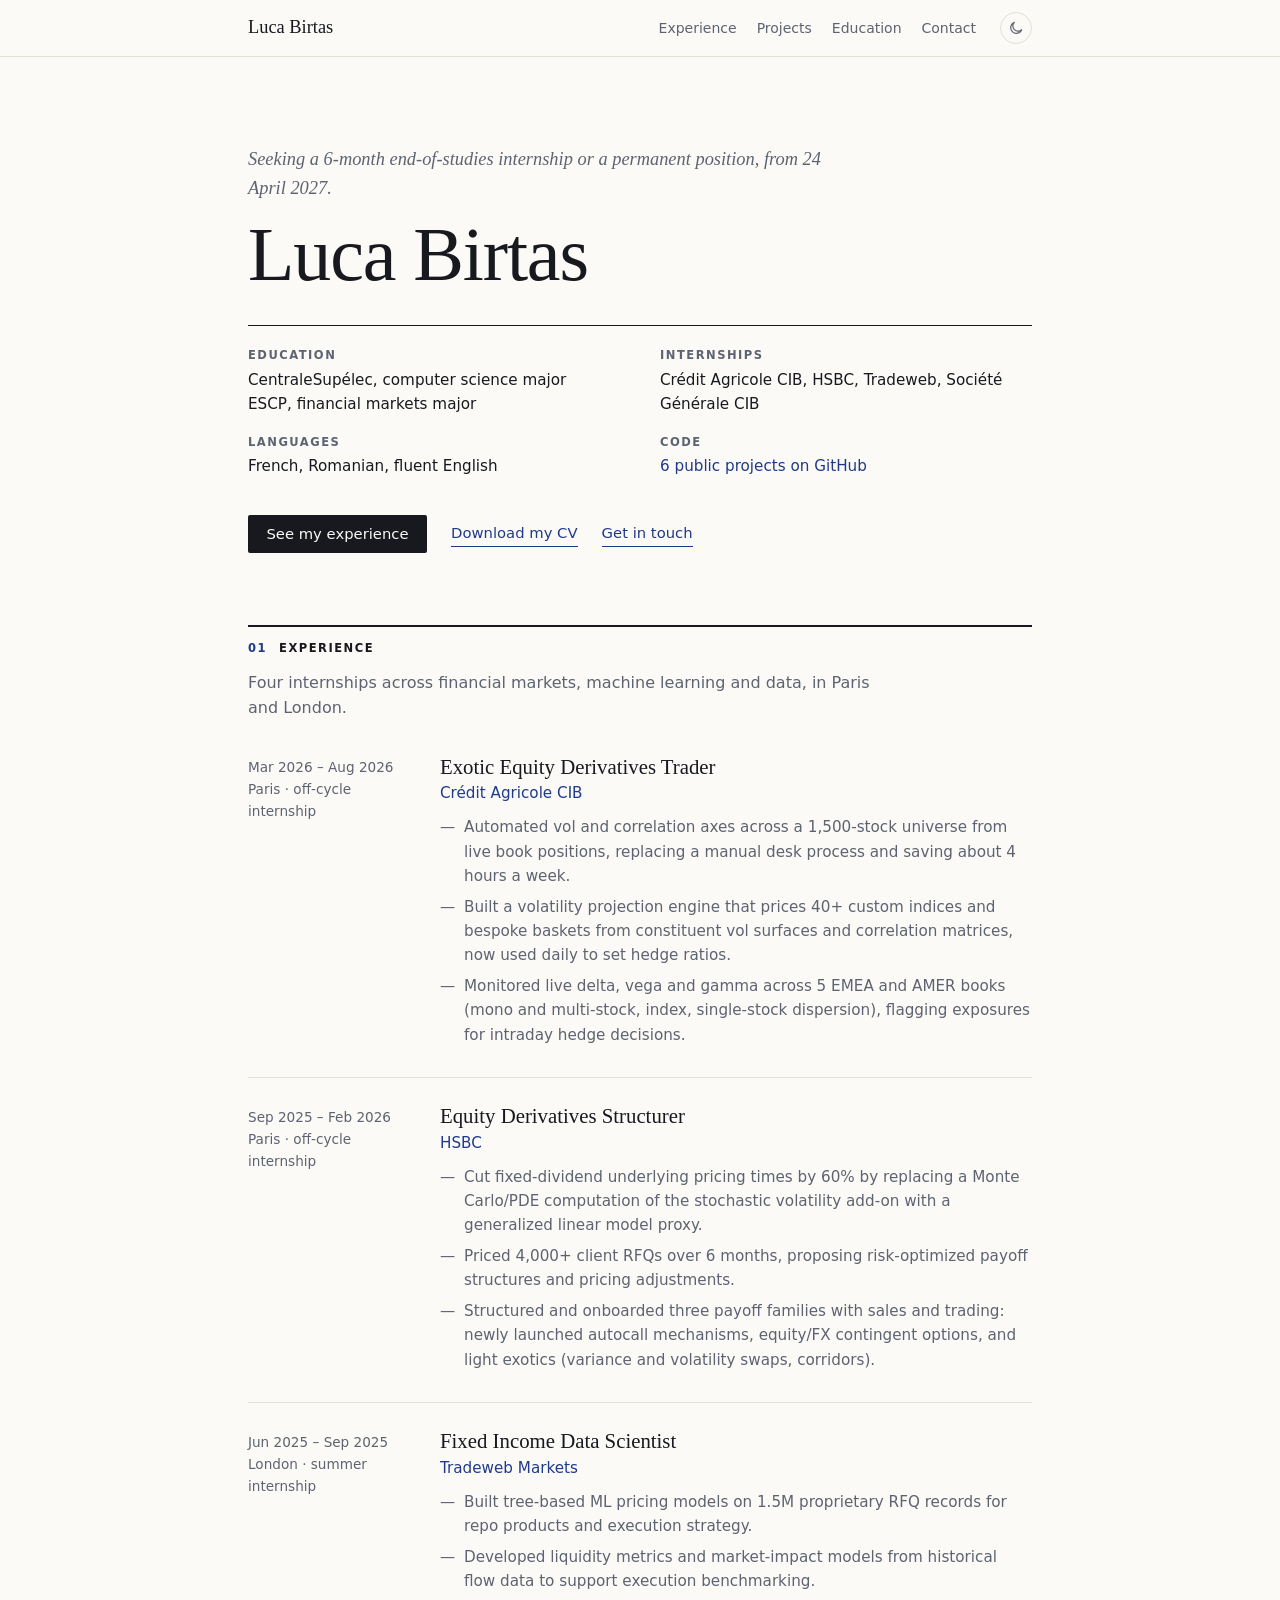
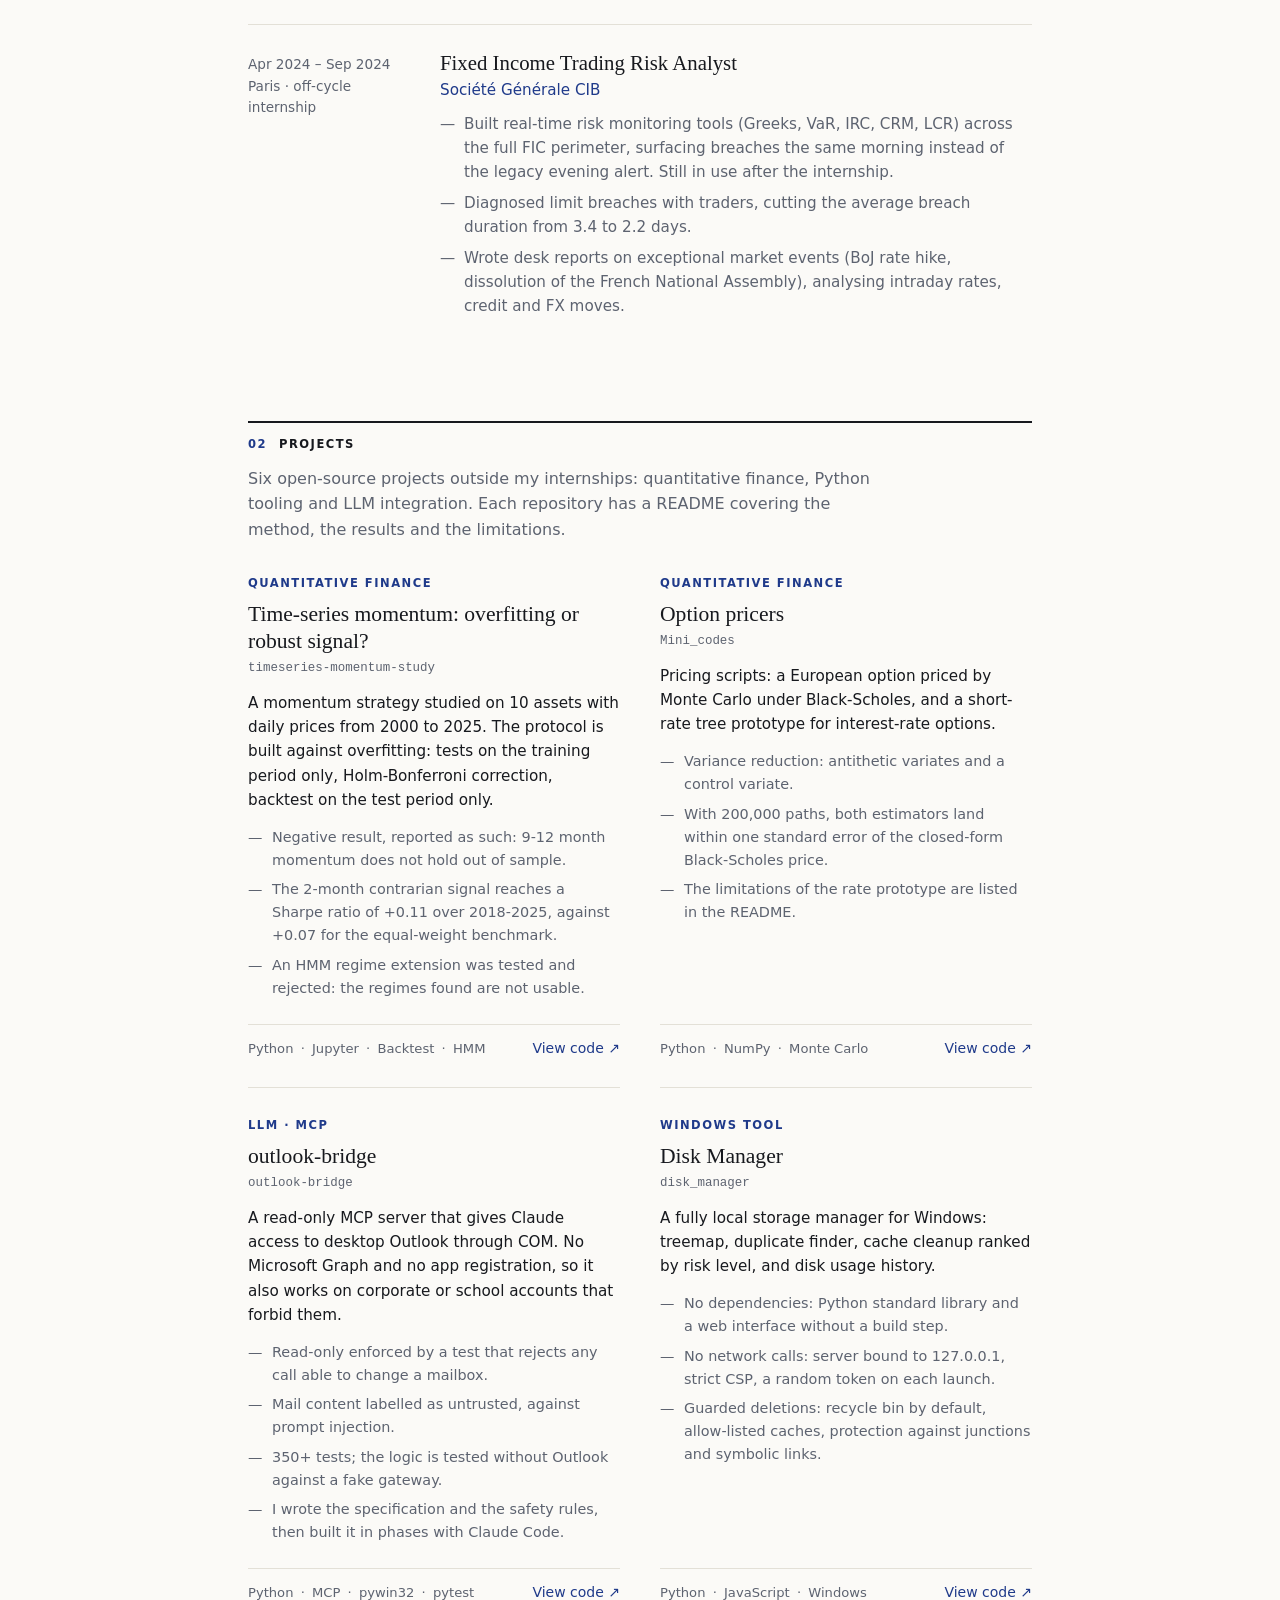
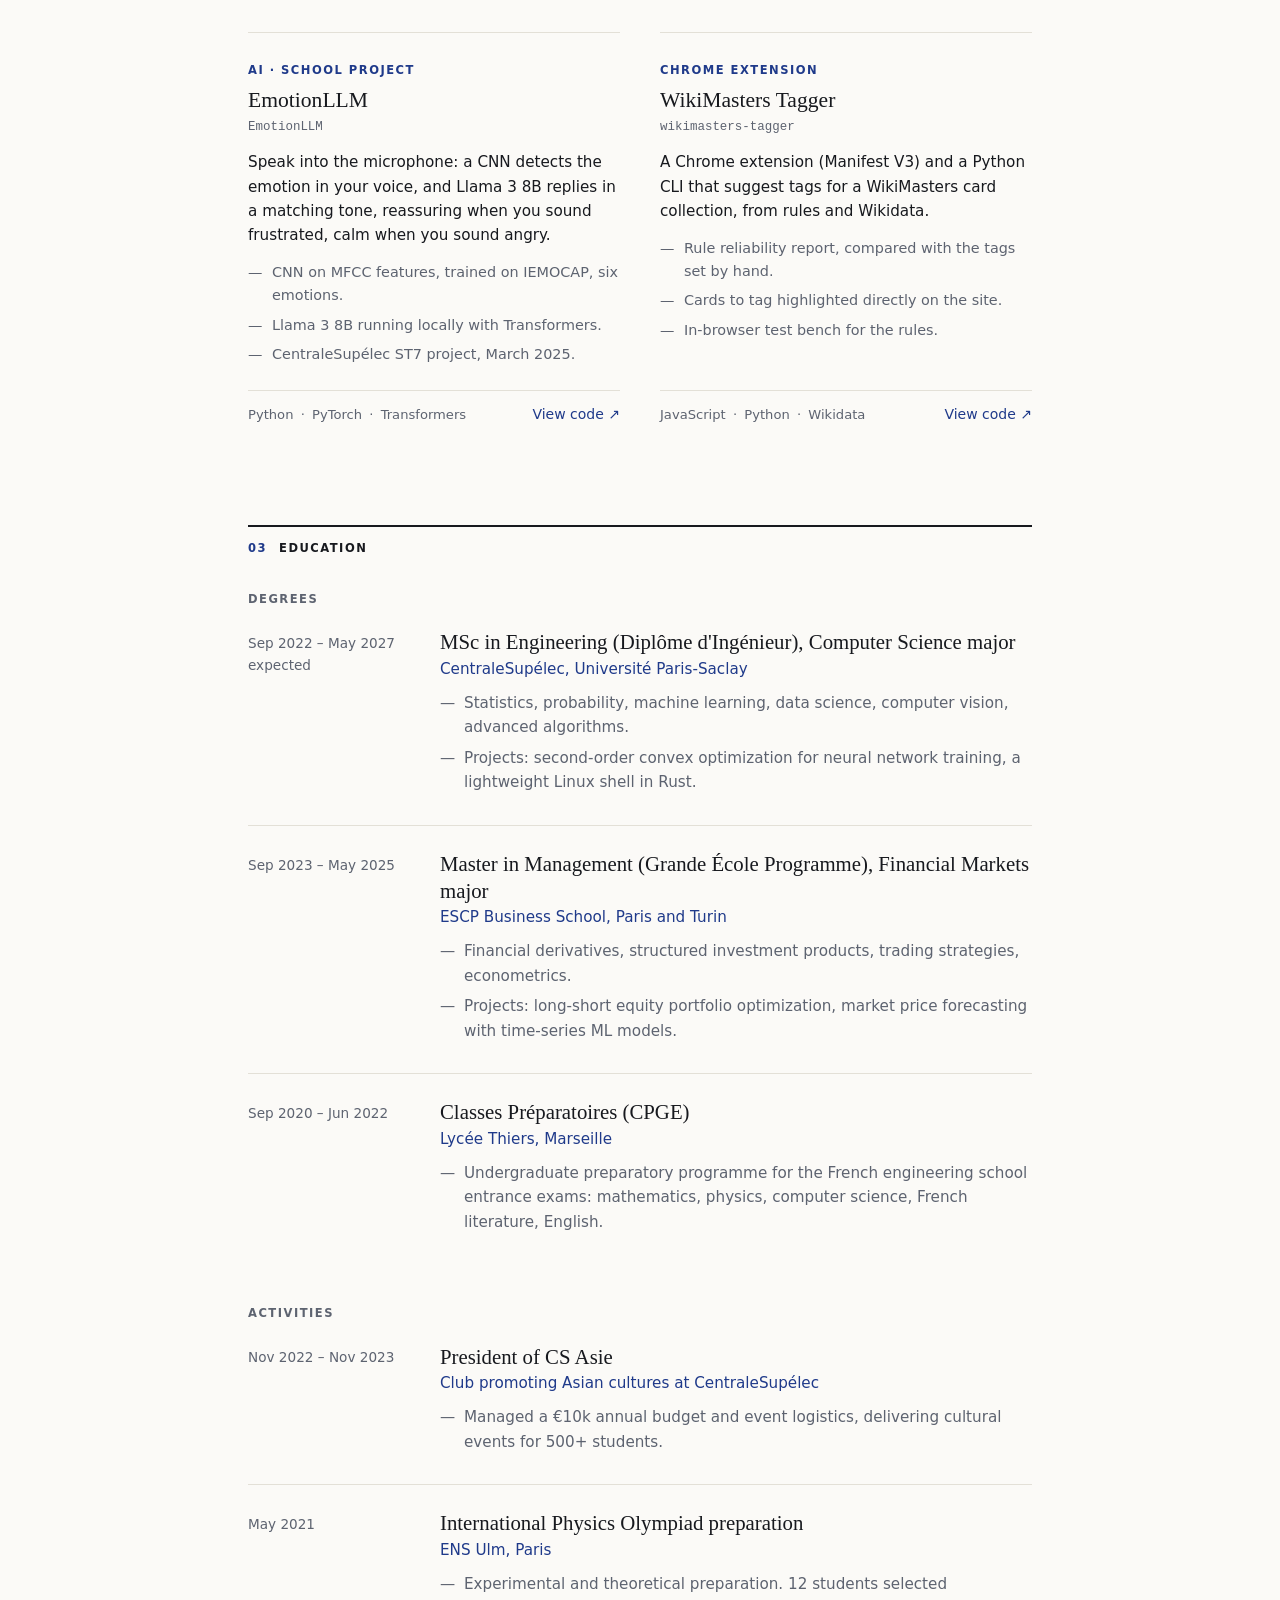
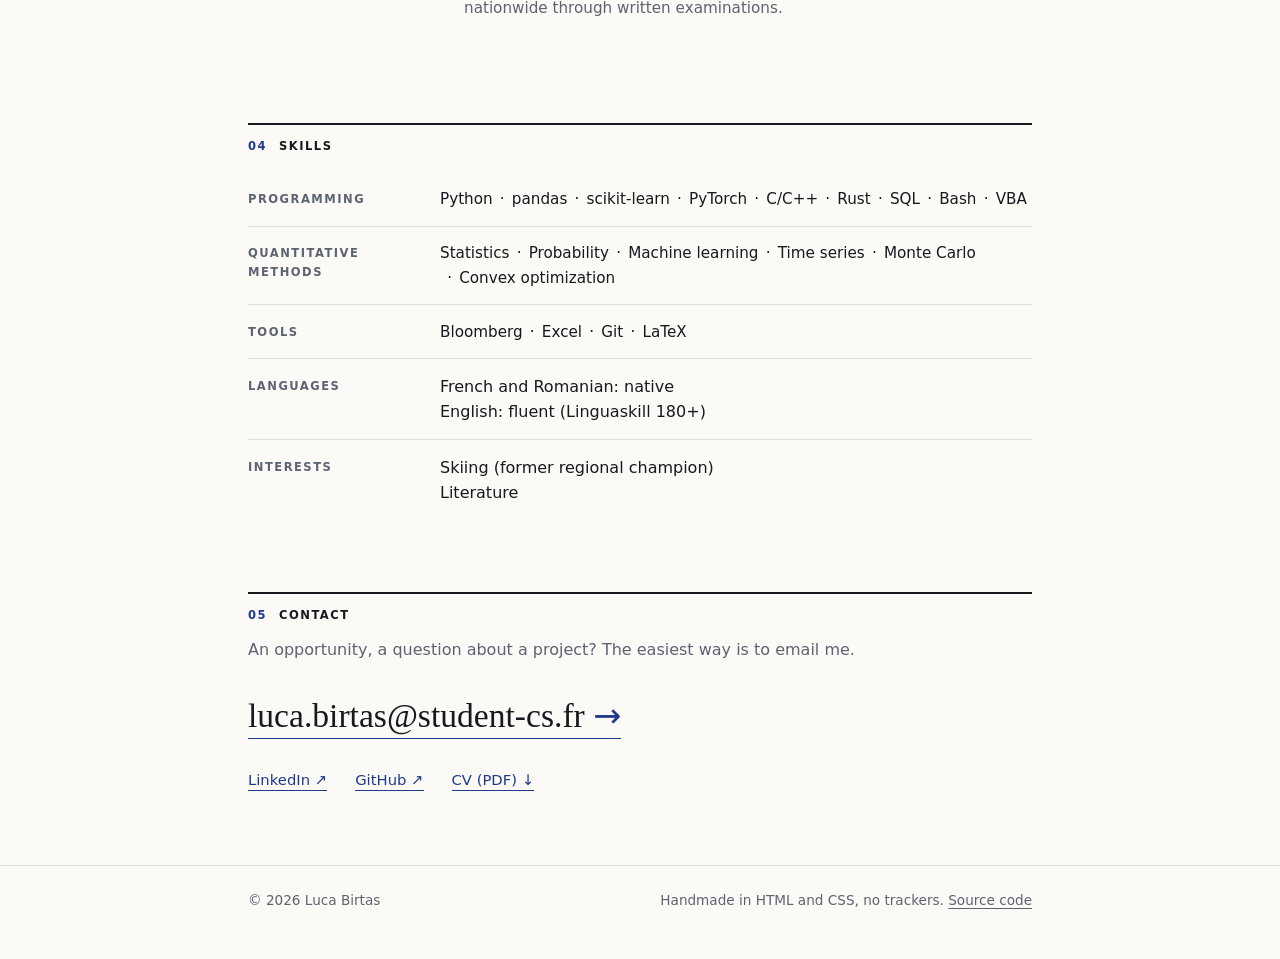
==== index.html @ 07d567b1 "Personal site: experience, projects, education, contact Single page in plain HTML and CSS for GitHub" ====
<!doctype html>
<html lang="en">
<head>
  <meta charset="utf-8">
  <meta name="viewport" content="width=device-width, initial-scale=1">
  <title>Luca Birtas · CentraleSupélec and ESCP, financial markets</title>
  <meta name="description" content="Luca Birtas, engineering student at CentraleSupélec with an ESCP master's in financial markets. Internships in equity derivatives and fixed income. Seeking an end-of-studies internship or a permanent position from April 2027.">
  <link rel="canonical" href="https://luca-cs.github.io/">
  <meta name="color-scheme" content="dark light">
  <meta name="theme-color" content="#12151b" media="(prefers-color-scheme: dark)">
  <meta name="theme-color" content="#fbfaf7" media="(prefers-color-scheme: light)">
  <script>
    // Theme chosen with the button on a previous visit, applied before the page is drawn.
    try { var t = localStorage.getItem("theme"); if (t === "light" || t === "dark") document.documentElement.dataset.theme = t; } catch (e) {}
  </script>

  <link rel="icon" href="/assets/img/favicon-32.png" sizes="32x32" type="image/png">
  <link rel="icon" href="/favicon.svg" type="image/svg+xml">
  <link rel="apple-touch-icon" href="/assets/img/apple-touch-icon.png">

  <!-- Link preview (LinkedIn, messaging apps) -->
  <meta property="og:type" content="profile">
  <meta property="og:locale" content="en_GB">
  <meta property="og:url" content="https://luca-cs.github.io/">
  <meta property="og:title" content="Luca Birtas · CentraleSupélec and ESCP, financial markets">
  <meta property="og:description" content="Internships in equity derivatives and fixed income (Crédit Agricole CIB, HSBC, Tradeweb, Société Générale CIB). Seeking an end-of-studies internship or a permanent position from April 2027.">
  <meta property="og:image" content="https://luca-cs.github.io/assets/img/og.png">
  <meta property="og:image:width" content="1200">
  <meta property="og:image:height" content="630">
  <meta property="og:image:alt" content="Luca Birtas, CentraleSupélec and ESCP, financial markets">
  <meta name="twitter:card" content="summary_large_image">

  <link rel="stylesheet" href="/assets/css/style.css">

  <script type="application/ld+json">
  {
    "@context": "https://schema.org",
    "@type": "Person",
    "name": "Luca Birtas",
    "url": "https://luca-cs.github.io/",
    "affiliation": [
      { "@type": "CollegeOrUniversity", "name": "CentraleSupélec" },
      { "@type": "CollegeOrUniversity", "name": "ESCP Business School" }
    ],
    "knowsLanguage": ["fr", "ro", "en"],
    "sameAs": ["https://github.com/Luca-CS", "https://www.linkedin.com/in/luca-birtas/"]
  }
  </script>
</head>
<body>
  <a class="skip-link" href="#content">Skip to content</a>

  <header class="site-header">
    <div class="container">
      <a class="brand" href="#top" aria-label="Luca Birtas, back to top">Luca Birtas</a>
      <nav class="site-nav" aria-label="Main navigation">
        <ul>
          <li><a href="#experience">Experience</a></li>
          <li><a href="#projects">Projects</a></li>
          <li><a href="#education">Education</a></li>
          <li><a href="#contact">Contact</a></li>
        </ul>
      </nav>
      <!-- Hidden without JavaScript: the theme then simply follows the system. -->
      <button class="theme-toggle" type="button" aria-label="Switch theme" hidden>
        <svg class="icon-moon" viewBox="0 0 24 24" fill="none" stroke="currentColor" stroke-width="1.8" stroke-linecap="round" stroke-linejoin="round" aria-hidden="true"><path d="M20.5 14.5A8.5 8.5 0 1 1 9.5 3.5a7 7 0 0 0 11 11z"/></svg>
        <svg class="icon-sun" viewBox="0 0 24 24" fill="none" stroke="currentColor" stroke-width="1.8" stroke-linecap="round" aria-hidden="true"><circle cx="12" cy="12" r="4"/><path d="M12 2v2M12 20v2M4.9 4.9l1.4 1.4M17.7 17.7l1.4 1.4M2 12h2M20 12h2M4.9 19.1l1.4-1.4M17.7 6.3l1.4-1.4"/></svg>
      </button>
    </div>
  </header>

  <main id="content">
    <section class="hero" id="top" aria-labelledby="title">
      <div class="container">
        <p class="status">Seeking a 6-month end-of-studies internship or a permanent position, from 24 April 2027.</p>
        <h1 id="title">Luca Birtas</h1>

        <dl class="facts" aria-label="At a glance">
          <div>
            <dt>Education</dt>
            <dd>CentraleSupélec, computer science major<br>ESCP, financial markets major</dd>
          </div>
          <div>
            <dt>Internships</dt>
            <dd>Crédit Agricole CIB, HSBC, Tradeweb, Société Générale CIB</dd>
          </div>
          <div>
            <dt>Languages</dt>
            <dd>French, Romanian, fluent English</dd>
          </div>
          <div>
            <dt>Code</dt>
            <dd><a href="https://github.com/Luca-CS">6 public projects on GitHub</a></dd>
          </div>
        </dl>

        <div class="actions">
          <a class="btn" href="#experience">See my experience</a>
          <a class="textlink" href="/cv.pdf" download="Luca_Birtas_CV.pdf">Download my CV</a>
          <a class="textlink" href="#contact">Get in touch</a>
        </div>
      </div>
    </section>

    <section class="section" id="experience" aria-labelledby="title-experience">
      <div class="container">
        <div class="section-head">
          <h2 id="title-experience"><span class="num" aria-hidden="true">01</span>Experience</h2>
          <p>Four internships across financial markets, machine learning and data, in Paris and London.</p>
        </div>

        <ol class="entries">
          <li>
            <div class="meta">
              <p class="when"><time datetime="2026-03">Mar 2026</time> – <time datetime="2026-08">Aug 2026</time></p>
              <p class="place">Paris · off-cycle internship</p>
            </div>
            <div>
              <h3>Exotic Equity Derivatives Trader</h3>
              <p class="where">Crédit Agricole CIB</p>
              <ul>
                <li>Automated vol and correlation axes across a 1,500-stock universe from live book positions, replacing a manual desk process and saving about 4 hours a week.</li>
                <li>Built a volatility projection engine that prices 40+ custom indices and bespoke baskets from constituent vol surfaces and correlation matrices, now used daily to set hedge ratios.</li>
                <li>Monitored live delta, vega and gamma across 5 EMEA and AMER books (mono and multi-stock, index, single-stock dispersion), flagging exposures for intraday hedge decisions.</li>
              </ul>
            </div>
          </li>
          <li>
            <div class="meta">
              <p class="when"><time datetime="2025-09">Sep 2025</time> – <time datetime="2026-02">Feb 2026</time></p>
              <p class="place">Paris · off-cycle internship</p>
            </div>
            <div>
              <h3>Equity Derivatives Structurer</h3>
              <p class="where">HSBC</p>
              <ul>
                <li>Cut fixed-dividend underlying pricing times by 60% by replacing a Monte Carlo/PDE computation of the stochastic volatility add-on with a generalized linear model proxy.</li>
                <li>Priced 4,000+ client RFQs over 6 months, proposing risk-optimized payoff structures and pricing adjustments.</li>
                <li>Structured and onboarded three payoff families with sales and trading: newly launched autocall mechanisms, equity/FX contingent options, and light exotics (variance and volatility swaps, corridors).</li>
              </ul>
            </div>
          </li>
          <li>
            <div class="meta">
              <p class="when"><time datetime="2025-06">Jun 2025</time> – <time datetime="2025-09">Sep 2025</time></p>
              <p class="place">London · summer internship</p>
            </div>
            <div>
              <h3>Fixed Income Data Scientist</h3>
              <p class="where">Tradeweb Markets</p>
              <ul>
                <li>Built tree-based ML pricing models on 1.5M proprietary RFQ records for repo products and execution strategy.</li>
                <li>Developed liquidity metrics and market-impact models from historical flow data to support execution benchmarking.</li>
              </ul>
            </div>
          </li>
          <li>
            <div class="meta">
              <p class="when"><time datetime="2024-04">Apr 2024</time> – <time datetime="2024-09">Sep 2024</time></p>
              <p class="place">Paris · off-cycle internship</p>
            </div>
            <div>
              <h3>Fixed Income Trading Risk Analyst</h3>
              <p class="where">Société Générale CIB</p>
              <ul>
                <li>Built real-time risk monitoring tools (Greeks, VaR, IRC, CRM, LCR) across the full FIC perimeter, surfacing breaches the same morning instead of the legacy evening alert. Still in use after the internship.</li>
                <li>Diagnosed limit breaches with traders, cutting the average breach duration from 3.4 to 2.2 days.</li>
                <li>Wrote desk reports on exceptional market events (BoJ rate hike, dissolution of the French National Assembly), analysing intraday rates, credit and FX moves.</li>
              </ul>
            </div>
          </li>
        </ol>
      </div>
    </section>

    <section class="section" id="projects" aria-labelledby="title-projects">
      <div class="container">
        <div class="section-head">
          <h2 id="title-projects"><span class="num" aria-hidden="true">02</span>Projects</h2>
          <p>Six open-source projects outside my internships: quantitative finance, Python tooling and LLM integration. Each repository has a README covering the method, the results and the limitations.</p>
        </div>

        <div class="projects">
          <article class="card">
            <p class="card-kind">Quantitative finance</p>
            <h3>Time-series momentum: overfitting or robust signal?</h3>
            <p class="repo">timeseries-momentum-study</p>
            <p>A momentum strategy studied on 10 assets with daily prices from 2000 to 2025. The protocol is built against overfitting: tests on the training period only, Holm-Bonferroni correction, backtest on the test period only.</p>
            <ul class="points">
              <li>Negative result, reported as such: 9-12 month momentum does not hold out of sample.</li>
              <li>The 2-month contrarian signal reaches a Sharpe ratio of +0.11 over 2018-2025, against +0.07 for the equal-weight benchmark.</li>
              <li>An HMM regime extension was tested and rejected: the regimes found are not usable.</li>
            </ul>
            <div class="card-foot">
              <ul class="tags" aria-label="Technologies">
                <li>Python</li><li>Jupyter</li><li>Backtest</li><li>HMM</li>
              </ul>
              <a class="card-link" href="https://github.com/Luca-CS/timeseries-momentum-study">View code<span class="visually-hidden"> for timeseries-momentum-study</span> ↗</a>
            </div>
          </article>

          <article class="card">
            <p class="card-kind">Quantitative finance</p>
            <h3>Option pricers</h3>
            <p class="repo">Mini_codes</p>
            <p>Pricing scripts: a European option priced by Monte Carlo under Black-Scholes, and a short-rate tree prototype for interest-rate options.</p>
            <ul class="points">
              <li>Variance reduction: antithetic variates and a control variate.</li>
              <li>With 200,000 paths, both estimators land within one standard error of the closed-form Black-Scholes price.</li>
              <li>The limitations of the rate prototype are listed in the README.</li>
            </ul>
            <div class="card-foot">
              <ul class="tags" aria-label="Technologies">
                <li>Python</li><li>NumPy</li><li>Monte Carlo</li>
              </ul>
              <a class="card-link" href="https://github.com/Luca-CS/Mini_codes">View code<span class="visually-hidden"> for Mini_codes</span> ↗</a>
            </div>
          </article>

          <article class="card">
            <p class="card-kind">LLM · MCP</p>
            <h3>outlook-bridge</h3>
            <p class="repo">outlook-bridge</p>
            <p>A read-only MCP server that gives Claude access to desktop Outlook through COM. No Microsoft Graph and no app registration, so it also works on corporate or school accounts that forbid them.</p>
            <ul class="points">
              <li>Read-only enforced by a test that rejects any call able to change a mailbox.</li>
              <li>Mail content labelled as untrusted, against prompt injection.</li>
              <li>350+ tests; the logic is tested without Outlook against a fake gateway.</li>
              <li>I wrote the specification and the safety rules, then built it in phases with Claude Code.</li>
            </ul>
            <div class="card-foot">
              <ul class="tags" aria-label="Technologies">
                <li>Python</li><li>MCP</li><li>pywin32</li><li>pytest</li>
              </ul>
              <a class="card-link" href="https://github.com/Luca-CS/outlook-bridge">View code<span class="visually-hidden"> for outlook-bridge</span> ↗</a>
            </div>
          </article>

          <article class="card">
            <p class="card-kind">Windows tool</p>
            <h3>Disk Manager</h3>
            <p class="repo">disk_manager</p>
            <p>A fully local storage manager for Windows: treemap, duplicate finder, cache cleanup ranked by risk level, and disk usage history.</p>
            <ul class="points">
              <li>No dependencies: Python standard library and a web interface without a build step.</li>
              <li>No network calls: server bound to 127.0.0.1, strict CSP, a random token on each launch.</li>
              <li>Guarded deletions: recycle bin by default, allow-listed caches, protection against junctions and symbolic links.</li>
            </ul>
            <div class="card-foot">
              <ul class="tags" aria-label="Technologies">
                <li>Python</li><li>JavaScript</li><li>Windows</li>
              </ul>
              <a class="card-link" href="https://github.com/Luca-CS/disk_manager">View code<span class="visually-hidden"> for disk_manager</span> ↗</a>
            </div>
          </article>

          <article class="card">
            <p class="card-kind">AI · School project</p>
            <h3>EmotionLLM</h3>
            <p class="repo">EmotionLLM</p>
            <p>Speak into the microphone: a CNN detects the emotion in your voice, and Llama 3 8B replies in a matching tone, reassuring when you sound frustrated, calm when you sound angry.</p>
            <ul class="points">
              <li>CNN on MFCC features, trained on IEMOCAP, six emotions.</li>
              <li>Llama 3 8B running locally with Transformers.</li>
              <li>CentraleSupélec ST7 project, March 2025.</li>
            </ul>
            <div class="card-foot">
              <ul class="tags" aria-label="Technologies">
                <li>Python</li><li>PyTorch</li><li>Transformers</li>
              </ul>
              <a class="card-link" href="https://github.com/Luca-CS/EmotionLLM">View code<span class="visually-hidden"> for EmotionLLM</span> ↗</a>
            </div>
          </article>

          <article class="card">
            <p class="card-kind">Chrome extension</p>
            <h3>WikiMasters Tagger</h3>
            <p class="repo">wikimasters-tagger</p>
            <p>A Chrome extension (Manifest V3) and a Python CLI that suggest tags for a WikiMasters card collection, from rules and Wikidata.</p>
            <ul class="points">
              <li>Rule reliability report, compared with the tags set by hand.</li>
              <li>Cards to tag highlighted directly on the site.</li>
              <li>In-browser test bench for the rules.</li>
            </ul>
            <div class="card-foot">
              <ul class="tags" aria-label="Technologies">
                <li>JavaScript</li><li>Python</li><li>Wikidata</li>
              </ul>
              <a class="card-link" href="https://github.com/Luca-CS/wikimasters-tagger">View code<span class="visually-hidden"> for wikimasters-tagger</span> ↗</a>
            </div>
          </article>
        </div>
      </div>
    </section>

    <section class="section" id="education" aria-labelledby="title-education">
      <div class="container">
        <div class="section-head">
          <h2 id="title-education"><span class="num" aria-hidden="true">03</span>Education</h2>
        </div>

        <h3 class="subhead">Degrees</h3>
        <ol class="entries">
          <li>
            <div class="meta">
              <p class="when"><time datetime="2022-09">Sep 2022</time> – <time datetime="2027-05">May 2027</time></p>
              <p class="place">expected</p>
            </div>
            <div>
              <h4>MSc in Engineering (Diplôme d'Ingénieur), Computer Science major</h4>
              <p class="where">CentraleSupélec, Université Paris-Saclay</p>
              <ul>
                <li>Statistics, probability, machine learning, data science, computer vision, advanced algorithms.</li>
                <li>Projects: second-order convex optimization for neural network training, a lightweight Linux shell in Rust.</li>
              </ul>
            </div>
          </li>
          <li>
            <div class="meta">
              <p class="when"><time datetime="2023-09">Sep 2023</time> – <time datetime="2025-05">May 2025</time></p>
            </div>
            <div>
              <h4>Master in Management (Grande École Programme), Financial Markets major</h4>
              <p class="where">ESCP Business School, Paris and Turin</p>
              <ul>
                <li>Financial derivatives, structured investment products, trading strategies, econometrics.</li>
                <li>Projects: long-short equity portfolio optimization, market price forecasting with time-series ML models.</li>
              </ul>
            </div>
          </li>
          <li>
            <div class="meta">
              <p class="when"><time datetime="2020-09">Sep 2020</time> – <time datetime="2022-06">Jun 2022</time></p>
            </div>
            <div>
              <h4>Classes Préparatoires (CPGE)</h4>
              <p class="where">Lycée Thiers, Marseille</p>
              <ul>
                <li>Undergraduate preparatory programme for the French engineering school entrance exams: mathematics, physics, computer science, French literature, English.</li>
              </ul>
            </div>
          </li>
        </ol>

        <h3 class="subhead">Activities</h3>
        <ol class="entries">
          <li>
            <div class="meta">
              <p class="when"><time datetime="2022-11">Nov 2022</time> – <time datetime="2023-11">Nov 2023</time></p>
            </div>
            <div>
              <h4>President of CS Asie</h4>
              <p class="where">Club promoting Asian cultures at CentraleSupélec</p>
              <ul>
                <li>Managed a €10k annual budget and event logistics, delivering cultural events for 500+ students.</li>
              </ul>
            </div>
          </li>
          <li>
            <div class="meta">
              <p class="when"><time datetime="2021-05">May 2021</time></p>
            </div>
            <div>
              <h4>International Physics Olympiad preparation</h4>
              <p class="where">ENS Ulm, Paris</p>
              <ul>
                <li>Experimental and theoretical preparation. 12 students selected nationwide through written examinations.</li>
              </ul>
            </div>
          </li>
        </ol>
      </div>
    </section>

    <section class="section" id="skills" aria-labelledby="title-skills">
      <div class="container">
        <div class="section-head">
          <h2 id="title-skills"><span class="num" aria-hidden="true">04</span>Skills</h2>
        </div>

        <dl class="skills">
          <div>
            <dt>Programming</dt>
            <dd>
              <ul class="tags">
                <li>Python</li><li>pandas</li><li>scikit-learn</li><li>PyTorch</li><li>C/C++</li><li>Rust</li><li>SQL</li><li>Bash</li><li>VBA</li>
              </ul>
            </dd>
          </div>
          <div>
            <dt>Quantitative methods</dt>
            <dd>
              <ul class="tags">
                <li>Statistics</li><li>Probability</li><li>Machine learning</li><li>Time series</li><li>Monte Carlo</li><li>Convex optimization</li>
              </ul>
            </dd>
          </div>
          <div>
            <dt>Tools</dt>
            <dd>
              <ul class="tags">
                <li>Bloomberg</li><li>Excel</li><li>Git</li><li>LaTeX</li>
              </ul>
            </dd>
          </div>
          <div>
            <dt>Languages</dt>
            <dd>
              <p>French and Romanian: native</p>
              <p>English: fluent (Linguaskill 180+)</p>
            </dd>
          </div>
          <div>
            <dt>Interests</dt>
            <dd>
              <p>Skiing (former regional champion)</p>
              <p>Literature</p>
            </dd>
          </div>
        </dl>
      </div>
    </section>

    <section class="section" id="contact" aria-labelledby="title-contact">
      <div class="container">
        <div class="section-head">
          <h2 id="title-contact"><span class="num" aria-hidden="true">05</span>Contact</h2>
          <p>An opportunity, a question about a project? The easiest way is to email me.</p>
        </div>

        <!-- Address encoded as HTML entities: readable for visitors, harder for spam bots. -->
        <a class="mail" href="&#109;&#97;&#105;&#108;&#116;&#111;&#58;&#108;&#117;&#99;&#97;&#46;&#98;&#105;&#114;&#116;&#97;&#115;&#64;&#115;&#116;&#117;&#100;&#101;&#110;&#116;&#45;&#99;&#115;&#46;&#102;&#114;">
          <span>&#108;&#117;&#99;&#97;&#46;&#98;&#105;&#114;&#116;&#97;&#115;&#64;&#115;&#116;&#117;&#100;&#101;&#110;&#116;&#45;&#99;&#115;&#46;&#102;&#114;</span>
          <span class="arrow" aria-hidden="true">→</span>
        </a>

        <ul class="link-row">
          <li><a class="textlink" href="https://www.linkedin.com/in/luca-birtas/">LinkedIn <span aria-hidden="true">↗</span></a></li>
          <li><a class="textlink" href="https://github.com/Luca-CS">GitHub <span aria-hidden="true">↗</span></a></li>
          <li><a class="textlink" href="/cv.pdf" download="Luca_Birtas_CV.pdf">CV (PDF) <span aria-hidden="true">↓</span></a></li>
        </ul>
      </div>
    </section>
  </main>

  <footer class="site-footer">
    <div class="container">
      <p>© 2026 Luca Birtas</p>
      <p>Handmade in HTML and CSS, no trackers. <a href="https://github.com/Luca-CS/Luca-CS.github.io">Source code</a></p>
    </div>
  </footer>

  <script>
    // Light/dark button: follows the system until the visitor picks a theme, then remembers it.
    (function () {
      var root = document.documentElement;
      var button = document.querySelector(".theme-toggle");
      var systemDark = window.matchMedia("(prefers-color-scheme: dark)");
      function current() { return root.dataset.theme || (systemDark.matches ? "dark" : "light"); }
      function update() { button.setAttribute("aria-label", current() === "dark" ? "Switch to light theme" : "Switch to dark theme"); }
      button.addEventListener("click", function () {
        var next = current() === "dark" ? "light" : "dark";
        root.dataset.theme = next;
        try { localStorage.setItem("theme", next); } catch (e) {}
        update();
      });
      systemDark.addEventListener("change", update);
      button.hidden = false;
      update();
    })();
  </script>
</body>
</html>
---- assets/css/style.css ----
/* Site de Luca Birtas : HTML et CSS, plus un petit script pour le bouton de thème. */

/* ---------- Thème : clair « papier » ou sombre « encre » ---------- */

:root {
  color-scheme: light;
  --bg: #fbfaf7;
  --text: #17191e;
  --muted: #5d6370;
  --line: #e3e0d7;
  --accent: #1f3a8a;
  --serif: "Iowan Old Style", Charter, "Source Serif Pro", "Source Serif 4", Cambria, Georgia, serif;
  --sans: -apple-system, BlinkMacSystemFont, "Segoe UI", system-ui, Roboto, "Helvetica Neue", Arial, sans-serif;
  --mono: ui-monospace, "SF Mono", "Cascadia Code", Menlo, Consolas, monospace;
  --width: 52rem;
}

/* Sombre : réglage du système, sauf si le visiteur a choisi le clair avec le bouton. */
@media (prefers-color-scheme: dark) {
  :root:not([data-theme="light"]) {
    color-scheme: dark;
    --bg: #12151b;
    --text: #e9e7e2;
    --muted: #9ba2ae;
    --line: #272c36;
    --accent: #a3b8ff;
  }
}

/* Sombre choisi avec le bouton. */
:root[data-theme="dark"] {
  color-scheme: dark;
  --bg: #12151b;
  --text: #e9e7e2;
  --muted: #9ba2ae;
  --line: #272c36;
  --accent: #a3b8ff;
}

/* ---------- Base ---------- */

*,
*::before,
*::after {
  box-sizing: border-box;
}

/* Les ancres s'arrêtent sous l'en-tête collant (deux lignes sur téléphone, une au-delà). */
html {
  -webkit-text-size-adjust: 100%;
  text-size-adjust: 100%;
  scroll-padding-top: 7rem;
}

@media (min-width: 40rem) {
  html {
    scroll-padding-top: 4.5rem;
  }
}

@media (prefers-reduced-motion: no-preference) {
  html {
    scroll-behavior: smooth;
  }
}

body {
  margin: 0;
  background: var(--bg);
  color: var(--text);
  font-family: var(--sans);
  font-size: 1rem;
  line-height: 1.6;
  -webkit-font-smoothing: antialiased;
  -moz-osx-font-smoothing: grayscale;
}

a {
  color: var(--accent);
  text-decoration: none;
}

a:hover {
  text-decoration: underline;
  text-decoration-thickness: 1px;
  text-underline-offset: 0.2em;
}

:focus-visible {
  outline: 2px solid var(--accent);
  outline-offset: 3px;
}

h1,
h2,
h3,
h4,
p {
  margin: 0;
}

.container {
  width: 100%;
  max-width: var(--width);
  margin-inline: auto;
  padding-inline: 1rem;
}

@media (min-width: 40rem) {
  .container {
    padding-inline: 1.5rem;
  }
}

.skip-link {
  position: absolute;
  top: -4rem;
  left: 1rem;
  z-index: 100;
  padding: 0.5rem 1rem;
  background: var(--text);
  color: var(--bg);
}

.skip-link:focus {
  top: 1rem;
}

.visually-hidden {
  position: absolute;
  width: 1px;
  height: 1px;
  margin: -1px;
  padding: 0;
  overflow: hidden;
  clip: rect(0 0 0 0);
  white-space: nowrap;
  border: 0;
}

/* Petites capitales espacées : étiquettes, titres de section */
.label,
.facts dt,
.section h2,
.subhead,
.card .card-kind,
.skills dt {
  font-family: var(--sans);
  font-size: 0.72rem;
  font-weight: 600;
  letter-spacing: 0.13em;
  text-transform: uppercase;
}

/* ---------- En-tête ---------- */

.site-header {
  position: sticky;
  top: 0;
  z-index: 50;
  border-bottom: 1px solid var(--line);
  background: var(--bg);
}

.site-header .container {
  display: flex;
  flex-wrap: wrap;
  align-items: center;
  gap: 0.25rem 1.5rem;
  min-height: 3.5rem;
  padding-block: 0.5rem;
}

.brand {
  margin-right: auto;
  color: var(--text);
  font-family: var(--serif);
  font-size: 1.15rem;
}

.brand:hover {
  text-decoration: none;
}

/* Téléphone : nom et bouton de thème en haut, menu en dessous. */
.theme-toggle {
  order: 2;
}

.site-nav {
  order: 3;
  width: 100%;
}

@media (min-width: 40rem) {
  .site-nav {
    order: 2;
    width: auto;
  }

  .theme-toggle {
    order: 3;
  }
}

.site-nav ul {
  display: flex;
  flex-wrap: wrap;
  gap: 0.1rem 1.25rem;
  margin: 0;
  padding: 0;
  list-style: none;
}

.site-nav a {
  color: var(--muted);
  font-size: 0.875rem;
}

.site-nav a:hover {
  color: var(--text);
  text-decoration: none;
}

.theme-toggle {
  display: grid;
  place-items: center;
  width: 2rem;
  height: 2rem;
  padding: 0;
  border: 1px solid var(--line);
  border-radius: 50%;
  background: transparent;
  color: var(--muted);
  cursor: pointer;
}

.theme-toggle:hover {
  border-color: var(--muted);
  color: var(--text);
}

.theme-toggle[hidden] {
  display: none;
}

.theme-toggle svg {
  width: 1rem;
  height: 1rem;
}

/* Le bouton montre le thème vers lequel il bascule : la lune en clair, le soleil en sombre. */
.icon-sun {
  display: none;
}

:root[data-theme="dark"] .icon-sun {
  display: block;
}

:root[data-theme="dark"] .icon-moon {
  display: none;
}

@media (prefers-color-scheme: dark) {
  :root:not([data-theme="light"]) .icon-sun {
    display: block;
  }

  :root:not([data-theme="light"]) .icon-moon {
    display: none;
  }
}

/* ---------- Accroche ---------- */

.hero {
  padding-block: clamp(3rem, 10vw, 5.5rem) clamp(3rem, 8vw, 4.5rem);
}

.status {
  max-width: 36rem;
  margin-bottom: 0.75rem;
  color: var(--muted);
  font-family: var(--serif);
  font-size: 1.15rem;
  font-style: italic;
}

.hero h1 {
  margin-bottom: 2rem;
  font-family: var(--serif);
  font-size: clamp(3rem, 12vw, 4.75rem);
  font-weight: 400;
  line-height: 1.02;
  letter-spacing: -0.015em;
}

.facts {
  display: grid;
  gap: 1rem 2.5rem;
  margin: 0 0 2.25rem;
  padding-top: 1.25rem;
  border-top: 1px solid var(--text);
}

@media (min-width: 36rem) {
  .facts {
    grid-template-columns: repeat(2, minmax(0, 1fr));
  }
}

.facts dt {
  margin-bottom: 0.2rem;
  color: var(--muted);
}

.facts dd {
  margin: 0;
  font-size: 0.95rem;
}

.actions {
  display: flex;
  flex-wrap: wrap;
  align-items: center;
  gap: 0.75rem 1.5rem;
}

.btn {
  display: inline-block;
  padding: 0.65rem 1.15rem;
  border-radius: 2px;
  background: var(--text);
  color: var(--bg);
  font-size: 0.925rem;
  font-weight: 500;
  line-height: 1.2;
}

.btn:hover {
  background: var(--accent);
  text-decoration: none;
}

.textlink {
  padding-bottom: 0.1rem;
  border-bottom: 1px solid var(--accent);
  font-size: 0.925rem;
}

.textlink:hover {
  border-bottom-width: 2px;
  text-decoration: none;
}

/* ---------- Sections : filet épais et titre en petites capitales ---------- */

.section {
  padding-bottom: clamp(3rem, 8vw, 4.5rem);
}

.section-head {
  margin-bottom: 2rem;
  padding-top: 0.75rem;
  border-top: 2px solid var(--text);
}

.section h2 {
  display: flex;
  align-items: baseline;
  gap: 0.75rem;
}

.section h2 .num {
  color: var(--accent);
}

.section-head p {
  max-width: 40rem;
  margin-top: 0.75rem;
  color: var(--muted);
}

.subhead {
  margin: 2.5rem 0 1.25rem;
  color: var(--muted);
}

.section-head + .subhead {
  margin-top: 0;
}

/* ---------- Expériences et formation : dates à gauche, détail à droite ---------- */

.entries {
  margin: 0;
  padding: 0;
  list-style: none;
}

.entries > li {
  display: grid;
  gap: 0.35rem 2rem;
  padding-block: 1.5rem;
  border-top: 1px solid var(--line);
}

.entries > li:first-child {
  padding-top: 0;
  border-top: 0;
}

@media (min-width: 40rem) {
  .entries > li {
    grid-template-columns: 10rem minmax(0, 1fr);
  }
}

.entries .meta {
  display: flex;
  flex-wrap: wrap;
  gap: 0 0.75rem;
  color: var(--muted);
  font-size: 0.85rem;
  font-variant-numeric: tabular-nums;
}

@media (min-width: 40rem) {
  .entries .meta {
    display: block;
    padding-top: 0.3rem;
  }
}

.entries h3,
.entries h4 {
  font-family: var(--serif);
  font-size: 1.3rem;
  font-weight: 400;
  line-height: 1.3;
}

.entries .where {
  margin: 0.1rem 0 0.6rem;
  color: var(--accent);
  font-size: 0.95rem;
}

.entries ul,
.points {
  margin: 0;
  padding: 0;
  list-style: none;
  color: var(--muted);
  font-size: 0.95rem;
}

.entries ul li,
.points li {
  position: relative;
  margin-bottom: 0.4rem;
  padding-left: 1.5rem;
}

.entries ul li::before,
.points li::before {
  content: "—";
  position: absolute;
  left: 0;
}

/* ---------- Projets : deux colonnes séparées par des filets, sans boîtes ---------- */

.projects {
  display: grid;
  gap: 0 2.5rem;
}

@media (min-width: 48rem) {
  .projects {
    grid-template-columns: repeat(2, minmax(0, 1fr));
  }
}

.card {
  display: flex;
  flex-direction: column;
  padding-block: 1.75rem;
  border-top: 1px solid var(--line);
}

.card:first-child {
  padding-top: 0;
  border-top: 0;
}

@media (min-width: 48rem) {
  .card:nth-child(2) {
    padding-top: 0;
    border-top: 0;
  }
}

.card .card-kind {
  margin-bottom: 0.5rem;
  color: var(--accent);
}

.card h3 {
  font-family: var(--serif);
  font-size: 1.35rem;
  font-weight: 400;
  line-height: 1.25;
}

.card .repo {
  margin: 0.25rem 0 0.75rem;
  color: var(--muted);
  font-family: var(--mono);
  font-size: 0.78rem;
}

.card p {
  margin-bottom: 0.85rem;
  font-size: 0.95rem;
}

.points {
  margin-bottom: 1.1rem;
  font-size: 0.9rem;
}

.card-foot {
  display: flex;
  flex-wrap: wrap;
  align-items: baseline;
  justify-content: space-between;
  gap: 0.5rem 1rem;
  margin-top: auto;
  padding-top: 0.75rem;
  border-top: 1px solid var(--line);
}

.tags {
  display: flex;
  flex-wrap: wrap;
  margin: 0;
  padding: 0;
  list-style: none;
  color: var(--muted);
  font-size: 0.82rem;
}

.tags li + li::before {
  content: "·";
  margin-inline: 0.45rem;
}

.card-link {
  font-size: 0.875rem;
  white-space: nowrap;
}

/* ---------- Compétences ---------- */

.skills {
  margin: 0;
}

.skills > div {
  display: grid;
  gap: 0.25rem 2rem;
  padding-block: 0.9rem;
  border-top: 1px solid var(--line);
}

.skills > div:first-child {
  padding-top: 0;
  border-top: 0;
}

@media (min-width: 40rem) {
  .skills > div {
    grid-template-columns: 10rem minmax(0, 1fr);
  }
}

.skills dt {
  padding-top: 0.2rem;
  color: var(--muted);
}

.skills dd {
  margin: 0;
}

.skills .tags {
  color: var(--text);
  font-size: 0.95rem;
}

/* ---------- Contact ---------- */

.mail {
  display: inline-block;
  border-bottom: 1px solid var(--accent);
  color: var(--text);
  font-family: var(--serif);
  font-size: clamp(1.4rem, 5.5vw, 2.1rem);
  line-height: 1.3;
  overflow-wrap: anywhere;
}

.mail:hover {
  color: var(--accent);
  text-decoration: none;
}

.mail .arrow {
  color: var(--accent);
  font-family: var(--sans);
}

.link-row {
  display: flex;
  flex-wrap: wrap;
  gap: 0.75rem 1.75rem;
  margin: 1.75rem 0 0;
  padding: 0;
  list-style: none;
}

/* ---------- Pied de page ---------- */

.site-footer {
  padding-block: 1.5rem 3rem;
  border-top: 1px solid var(--line);
  color: var(--muted);
  font-size: 0.85rem;
}

.site-footer .container {
  display: flex;
  flex-wrap: wrap;
  justify-content: space-between;
  gap: 0.5rem 1.5rem;
}

.site-footer a {
  color: var(--muted);
  text-decoration: underline;
  text-underline-offset: 0.2em;
}

.site-footer a:hover {
  color: var(--text);
}

/* ---------- Page 404 ---------- */

.notfound {
  display: grid;
  place-content: center;
  min-height: 70vh;
  padding-block: 4rem;
  text-align: center;
}

.notfound .code {
  color: var(--accent);
  font-family: var(--serif);
  font-size: clamp(4rem, 18vw, 7rem);
  line-height: 1;
}

.notfound h1 {
  margin: 1rem 0 0.5rem;
  font-family: var(--serif);
  font-size: clamp(1.6rem, 5vw, 2.2rem);
  font-weight: 400;
}

.notfound p {
  margin-bottom: 2rem;
  color: var(--muted);
}

.notfound .actions {
  justify-content: center;
}

/* ---------- Impression : la page sort comme un CV propre ---------- */

@media print {
  :root,
  :root[data-theme="dark"] {
    color-scheme: light;
    --bg: #fff;
    --text: #000;
    --muted: #333;
    --line: #ccc;
    --accent: #000;
  }

  body {
    font-size: 10.5pt;
  }

  .skip-link,
  .site-header,
  .actions,
  .link-row {
    display: none !important;
  }

  .hero,
  .section {
    padding-block: 0.75rem;
  }

  .card,
  .entries > li {
    break-inside: avoid;
  }

  .card-link::after {
    content: " (" attr(href) ")";
  }
}
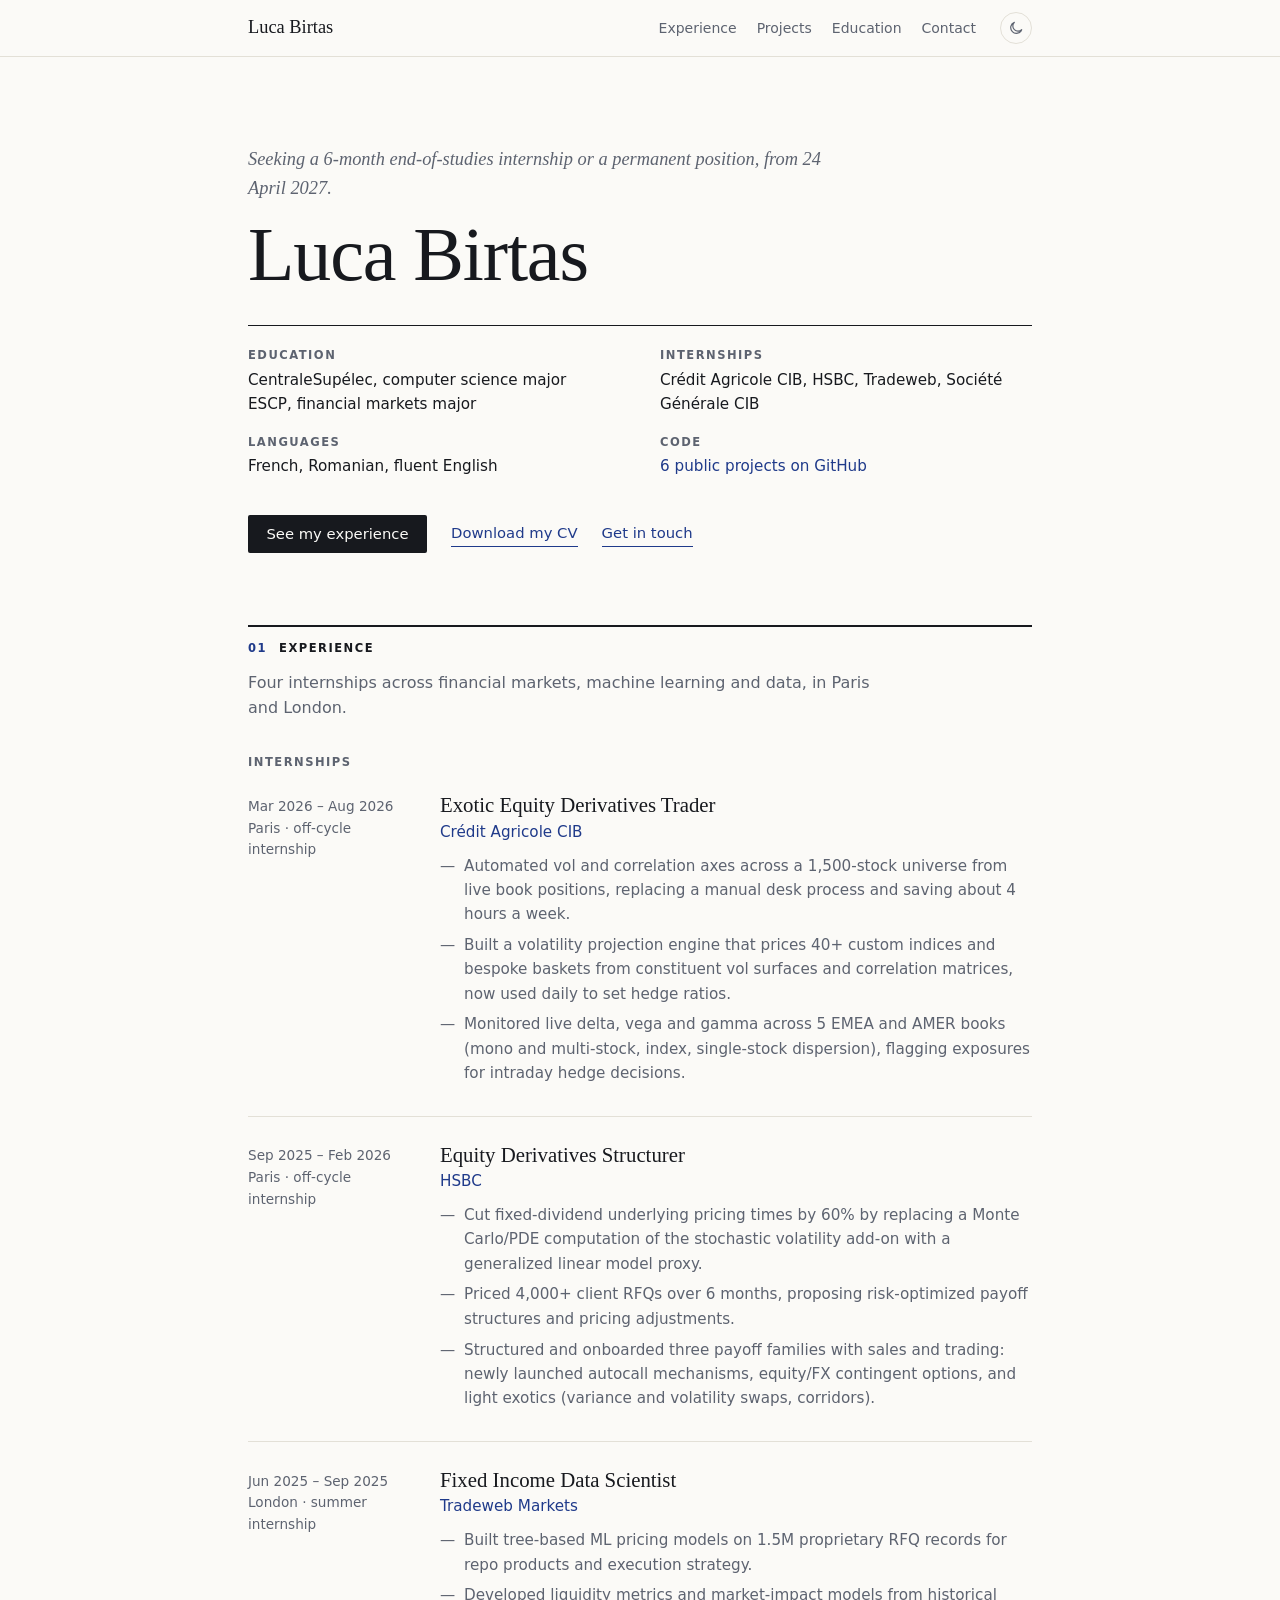
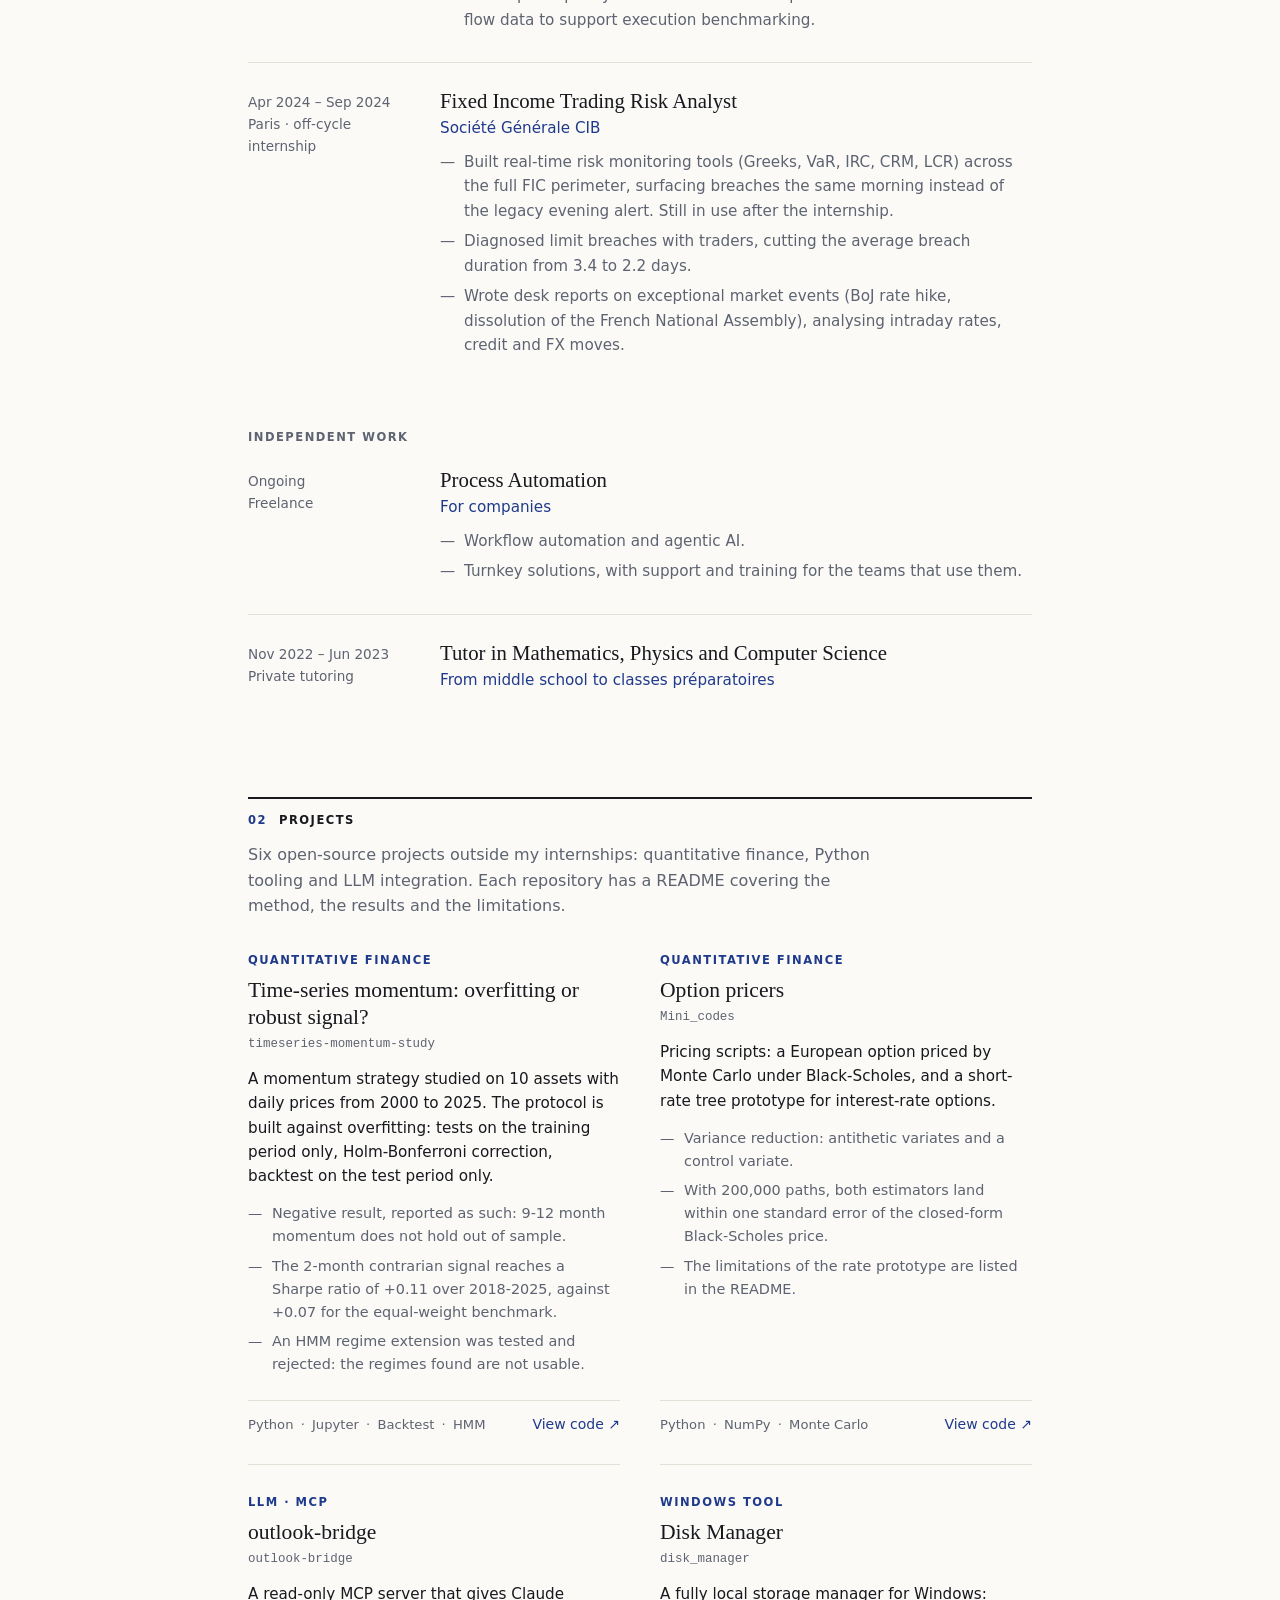
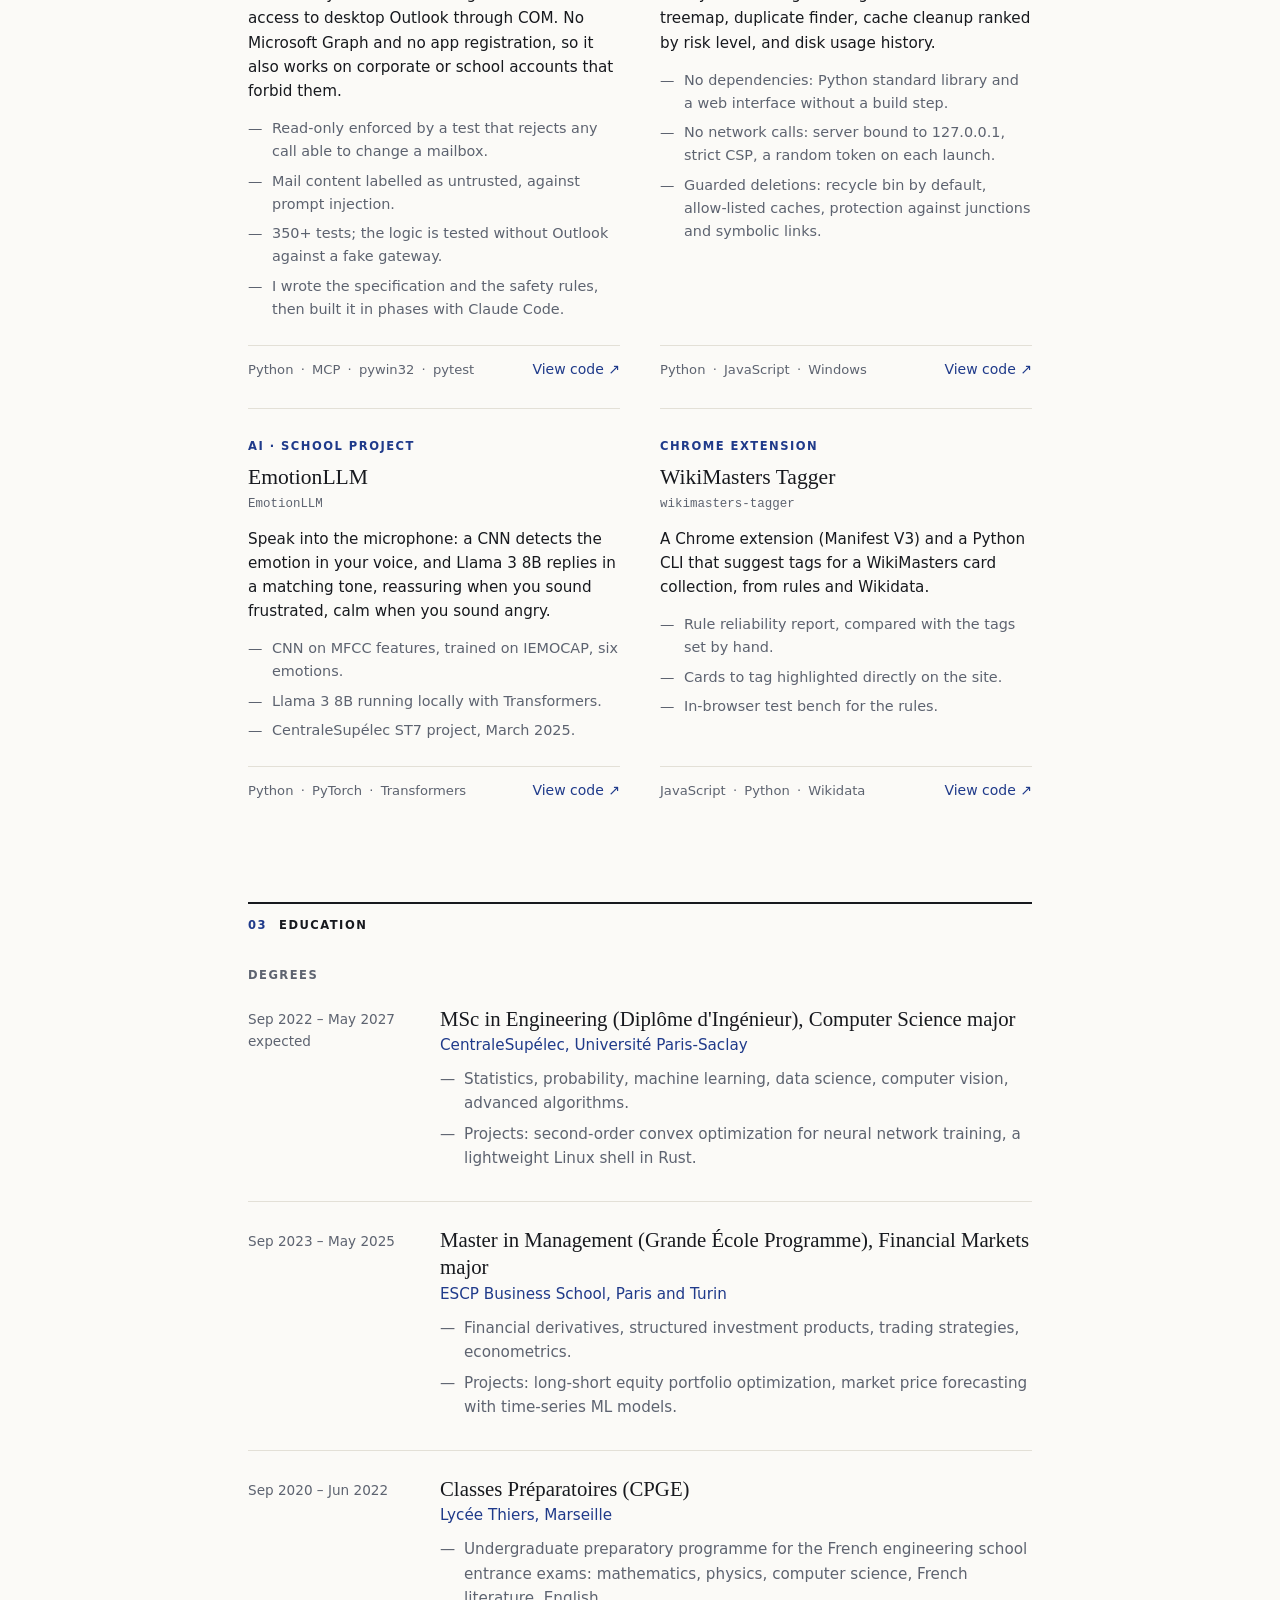
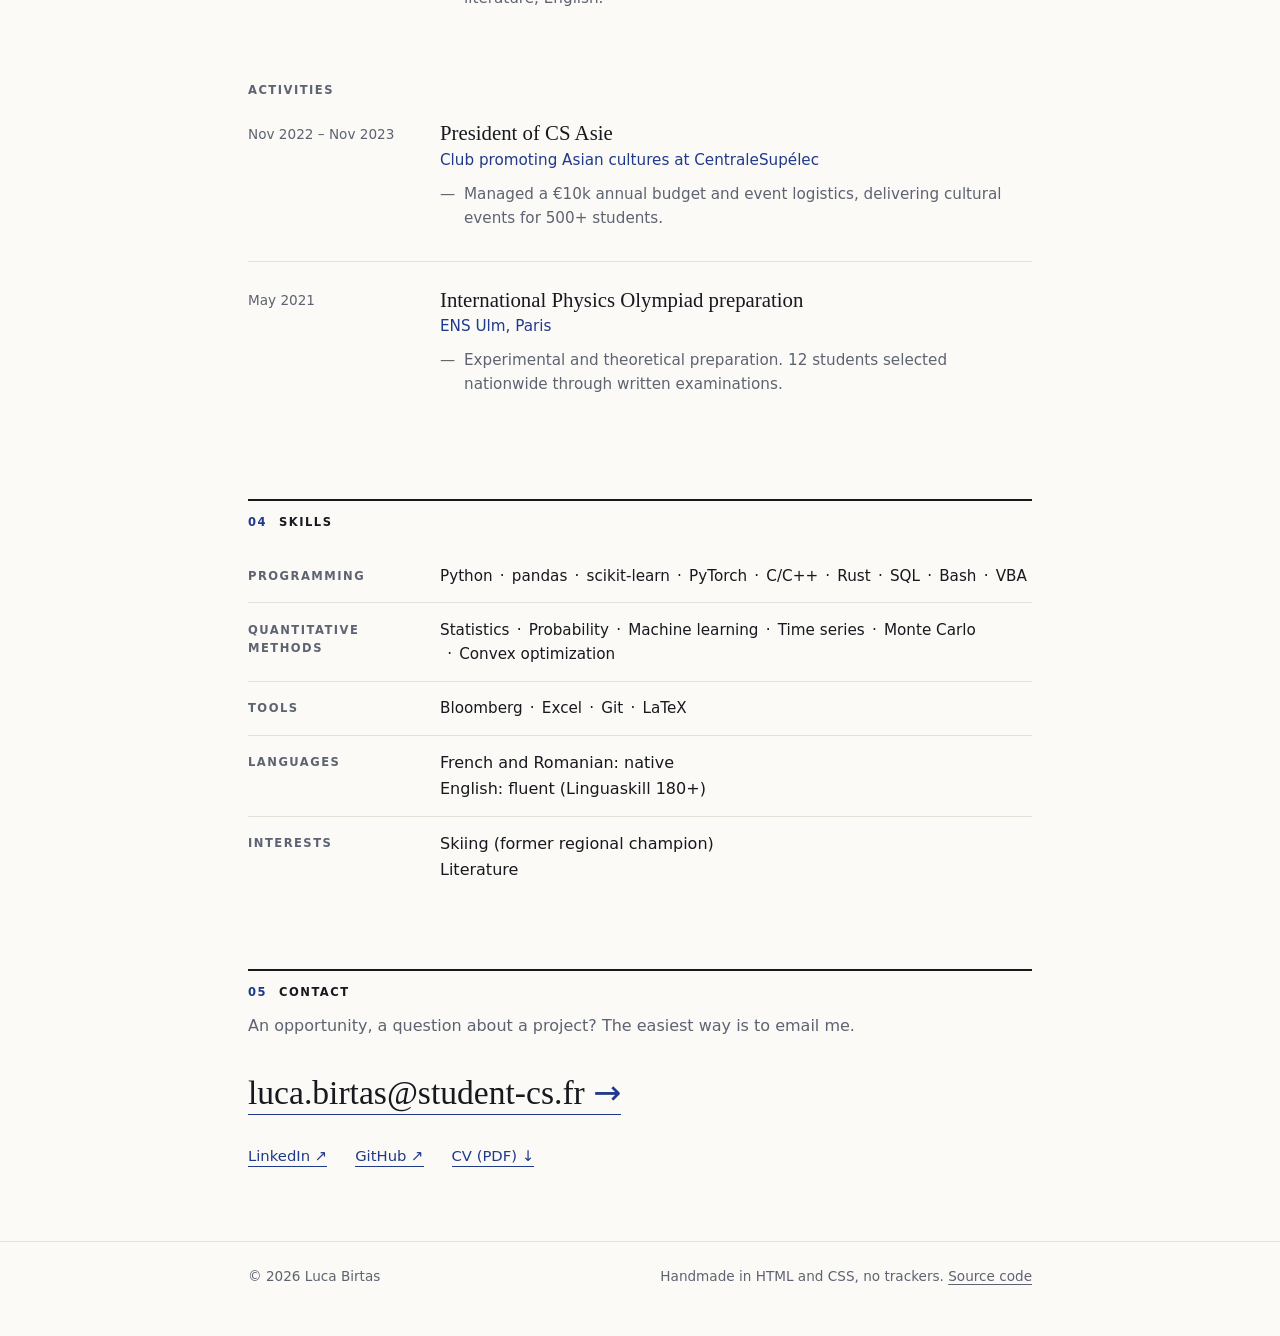
==== commit fadce9b0: "Add freelance automation work and private tutoring Experience now has two parts: the four internship" ====
--- a/index.html
+++ b/index.html
@@ -109,6 +109,7 @@
           <p>Four internships across financial markets, machine learning and data, in Paris and London.</p>
         </div>
 
+        <h3 class="subhead">Internships</h3>
         <ol class="entries">
           <li>
             <div class="meta">
@@ -116,7 +117,7 @@
               <p class="place">Paris · off-cycle internship</p>
             </div>
             <div>
-              <h3>Exotic Equity Derivatives Trader</h3>
+              <h4>Exotic Equity Derivatives Trader</h4>
               <p class="where">Crédit Agricole CIB</p>
               <ul>
                 <li>Automated vol and correlation axes across a 1,500-stock universe from live book positions, replacing a manual desk process and saving about 4 hours a week.</li>
@@ -131,7 +132,7 @@
               <p class="place">Paris · off-cycle internship</p>
             </div>
             <div>
-              <h3>Equity Derivatives Structurer</h3>
+              <h4>Equity Derivatives Structurer</h4>
               <p class="where">HSBC</p>
               <ul>
                 <li>Cut fixed-dividend underlying pricing times by 60% by replacing a Monte Carlo/PDE computation of the stochastic volatility add-on with a generalized linear model proxy.</li>
@@ -146,7 +147,7 @@
               <p class="place">London · summer internship</p>
             </div>
             <div>
-              <h3>Fixed Income Data Scientist</h3>
+              <h4>Fixed Income Data Scientist</h4>
               <p class="where">Tradeweb Markets</p>
               <ul>
                 <li>Built tree-based ML pricing models on 1.5M proprietary RFQ records for repo products and execution strategy.</li>
@@ -160,13 +161,41 @@
               <p class="place">Paris · off-cycle internship</p>
             </div>
             <div>
-              <h3>Fixed Income Trading Risk Analyst</h3>
+              <h4>Fixed Income Trading Risk Analyst</h4>
               <p class="where">Société Générale CIB</p>
               <ul>
                 <li>Built real-time risk monitoring tools (Greeks, VaR, IRC, CRM, LCR) across the full FIC perimeter, surfacing breaches the same morning instead of the legacy evening alert. Still in use after the internship.</li>
                 <li>Diagnosed limit breaches with traders, cutting the average breach duration from 3.4 to 2.2 days.</li>
                 <li>Wrote desk reports on exceptional market events (BoJ rate hike, dissolution of the French National Assembly), analysing intraday rates, credit and FX moves.</li>
               </ul>
+            </div>
+          </li>
+        </ol>
+
+        <h3 class="subhead">Independent work</h3>
+        <ol class="entries">
+          <li>
+            <div class="meta">
+              <p class="when">Ongoing</p>
+              <p class="place">Freelance</p>
+            </div>
+            <div>
+              <h4>Process Automation</h4>
+              <p class="where">For companies</p>
+              <ul>
+                <li>Workflow automation and agentic AI.</li>
+                <li>Turnkey solutions, with support and training for the teams that use them.</li>
+              </ul>
+            </div>
+          </li>
+          <li>
+            <div class="meta">
+              <p class="when"><time datetime="2022-11">Nov 2022</time> – <time datetime="2023-06">Jun 2023</time></p>
+              <p class="place">Private tutoring</p>
+            </div>
+            <div>
+              <h4>Tutor in Mathematics, Physics and Computer Science</h4>
+              <p class="where">From middle school to classes préparatoires</p>
             </div>
           </li>
         </ol>
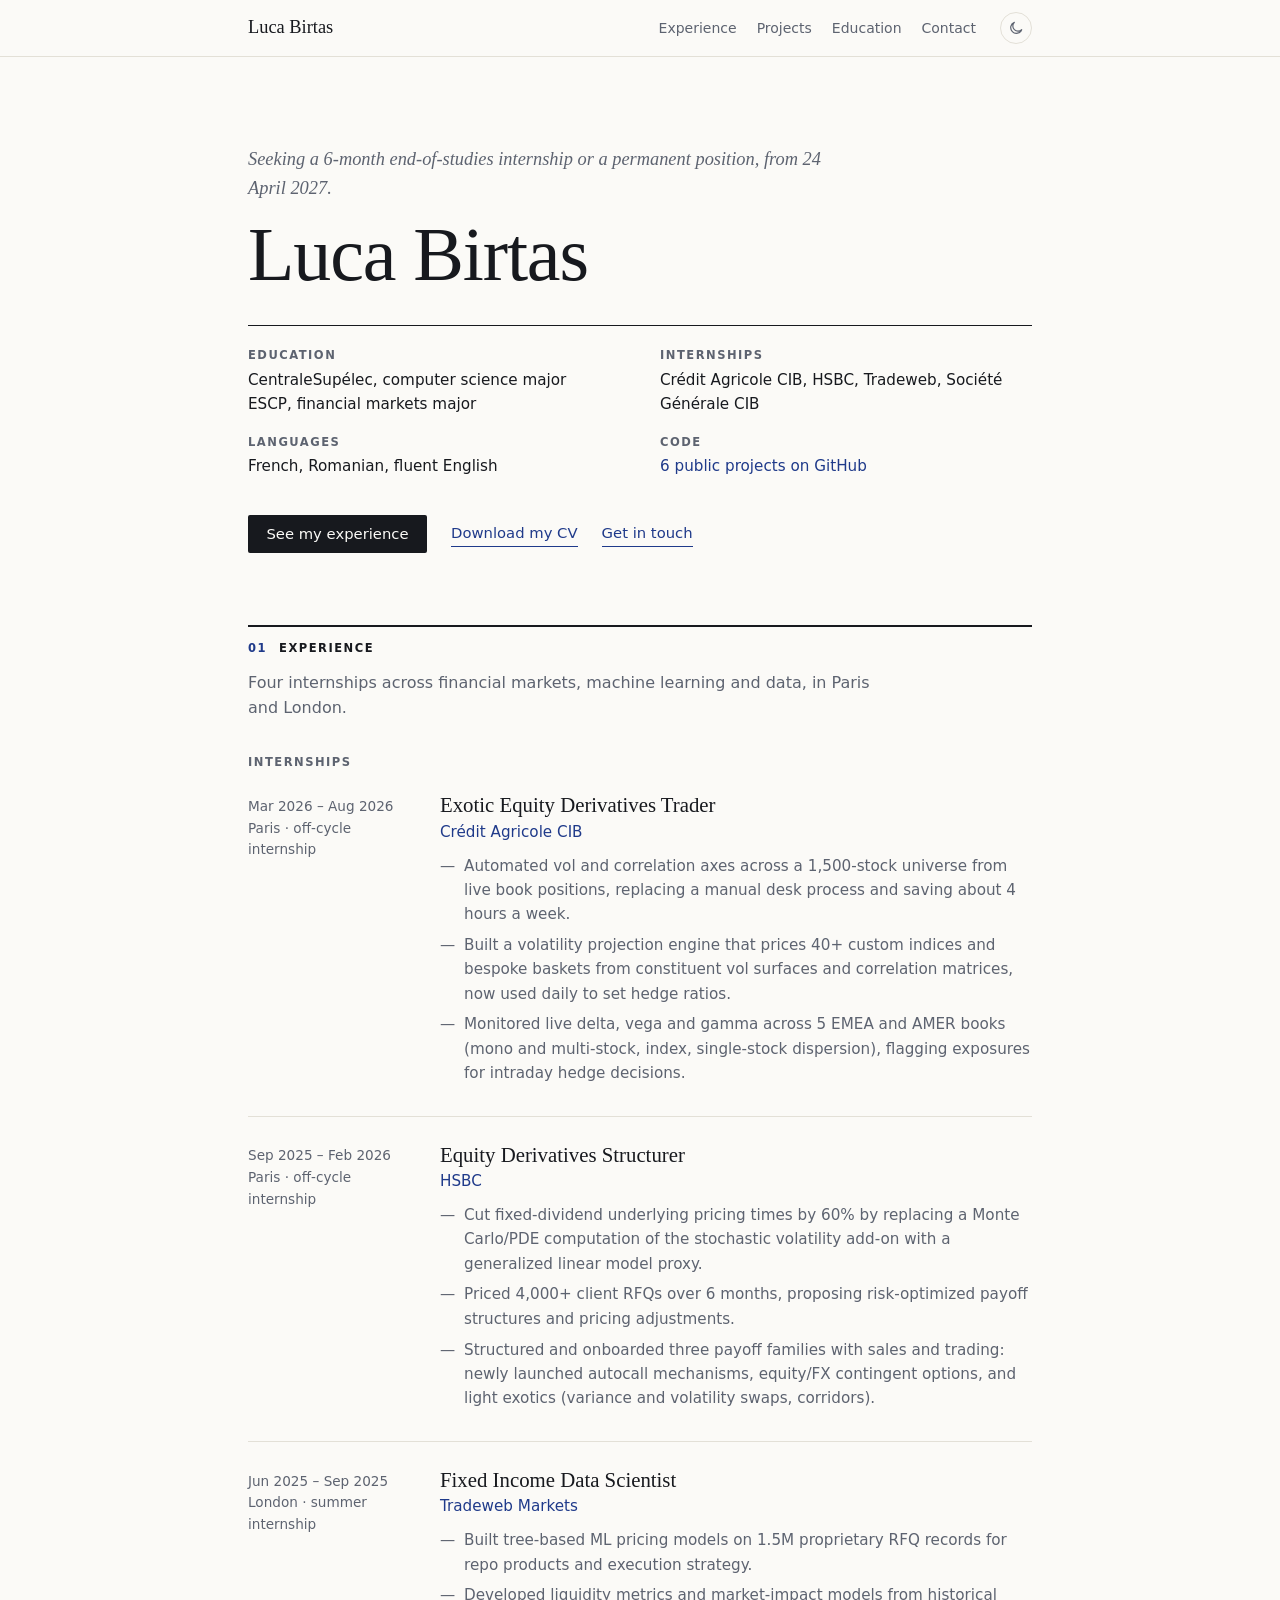
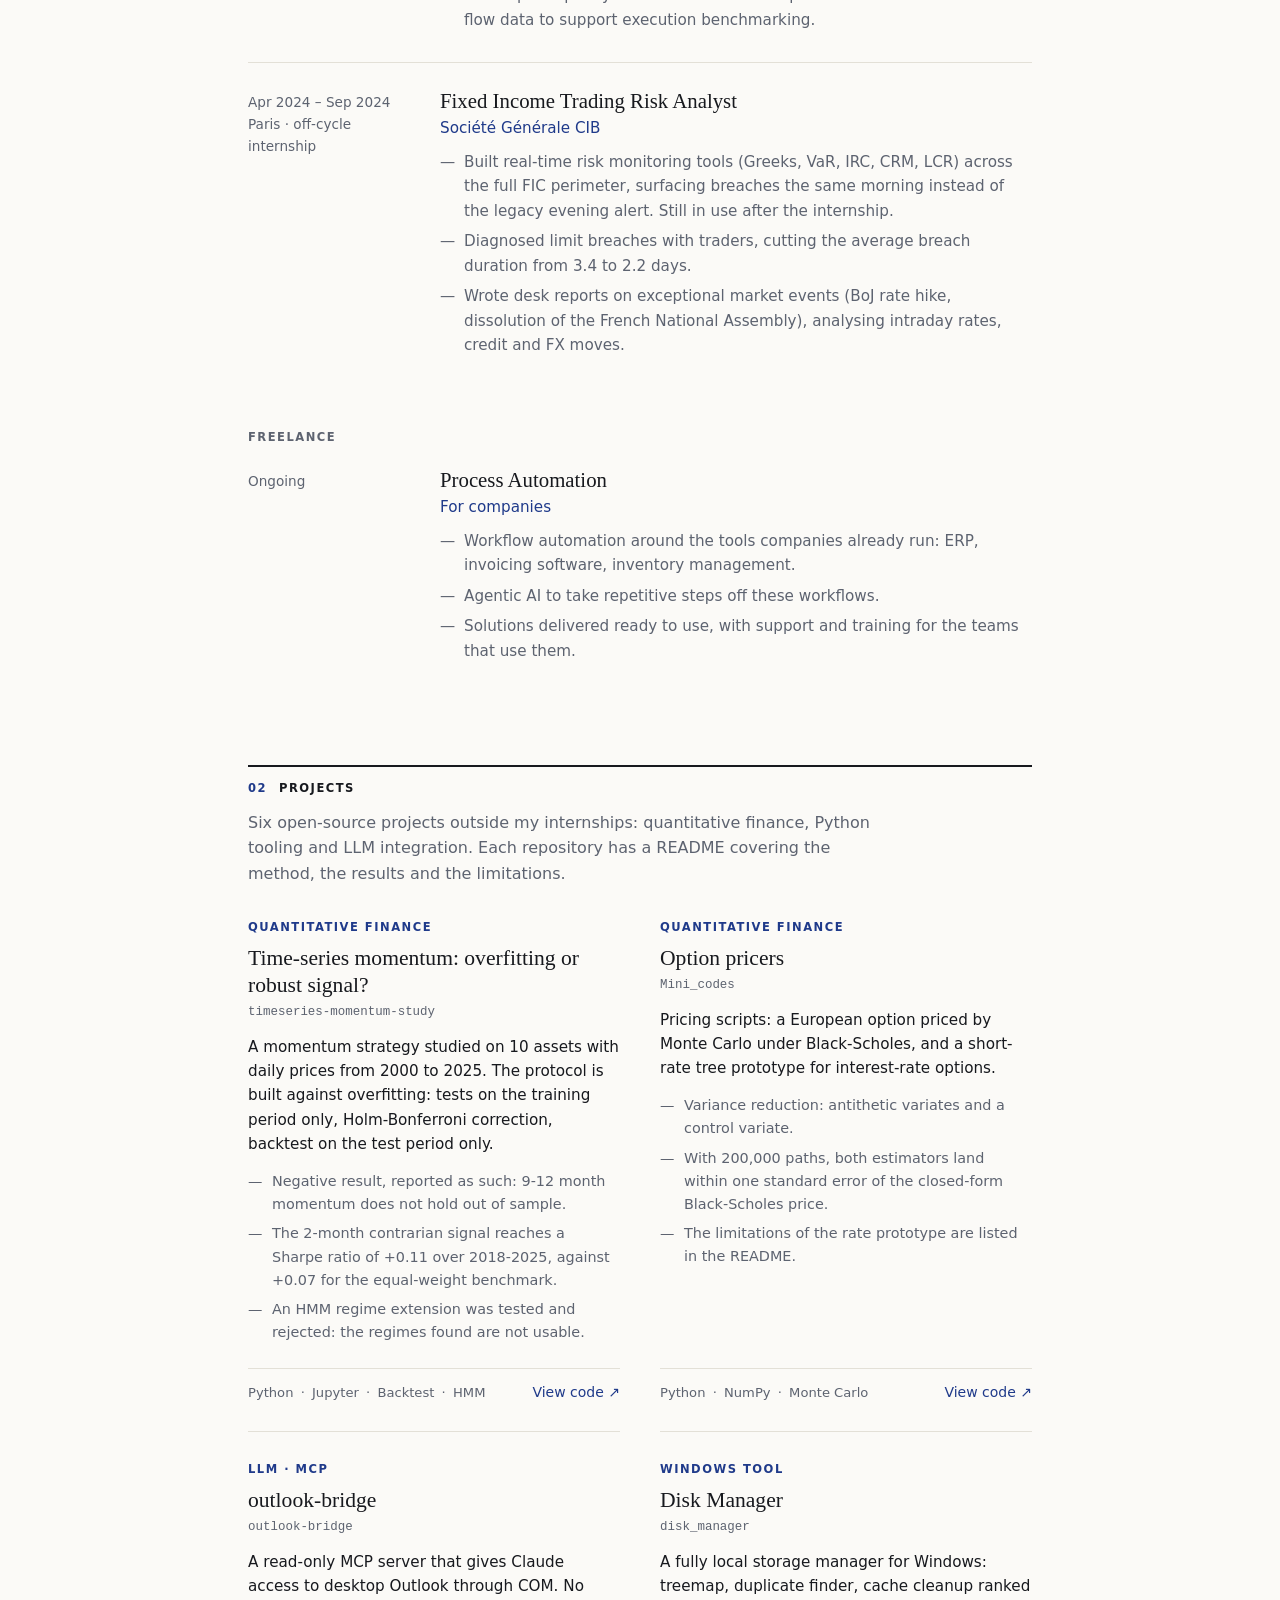
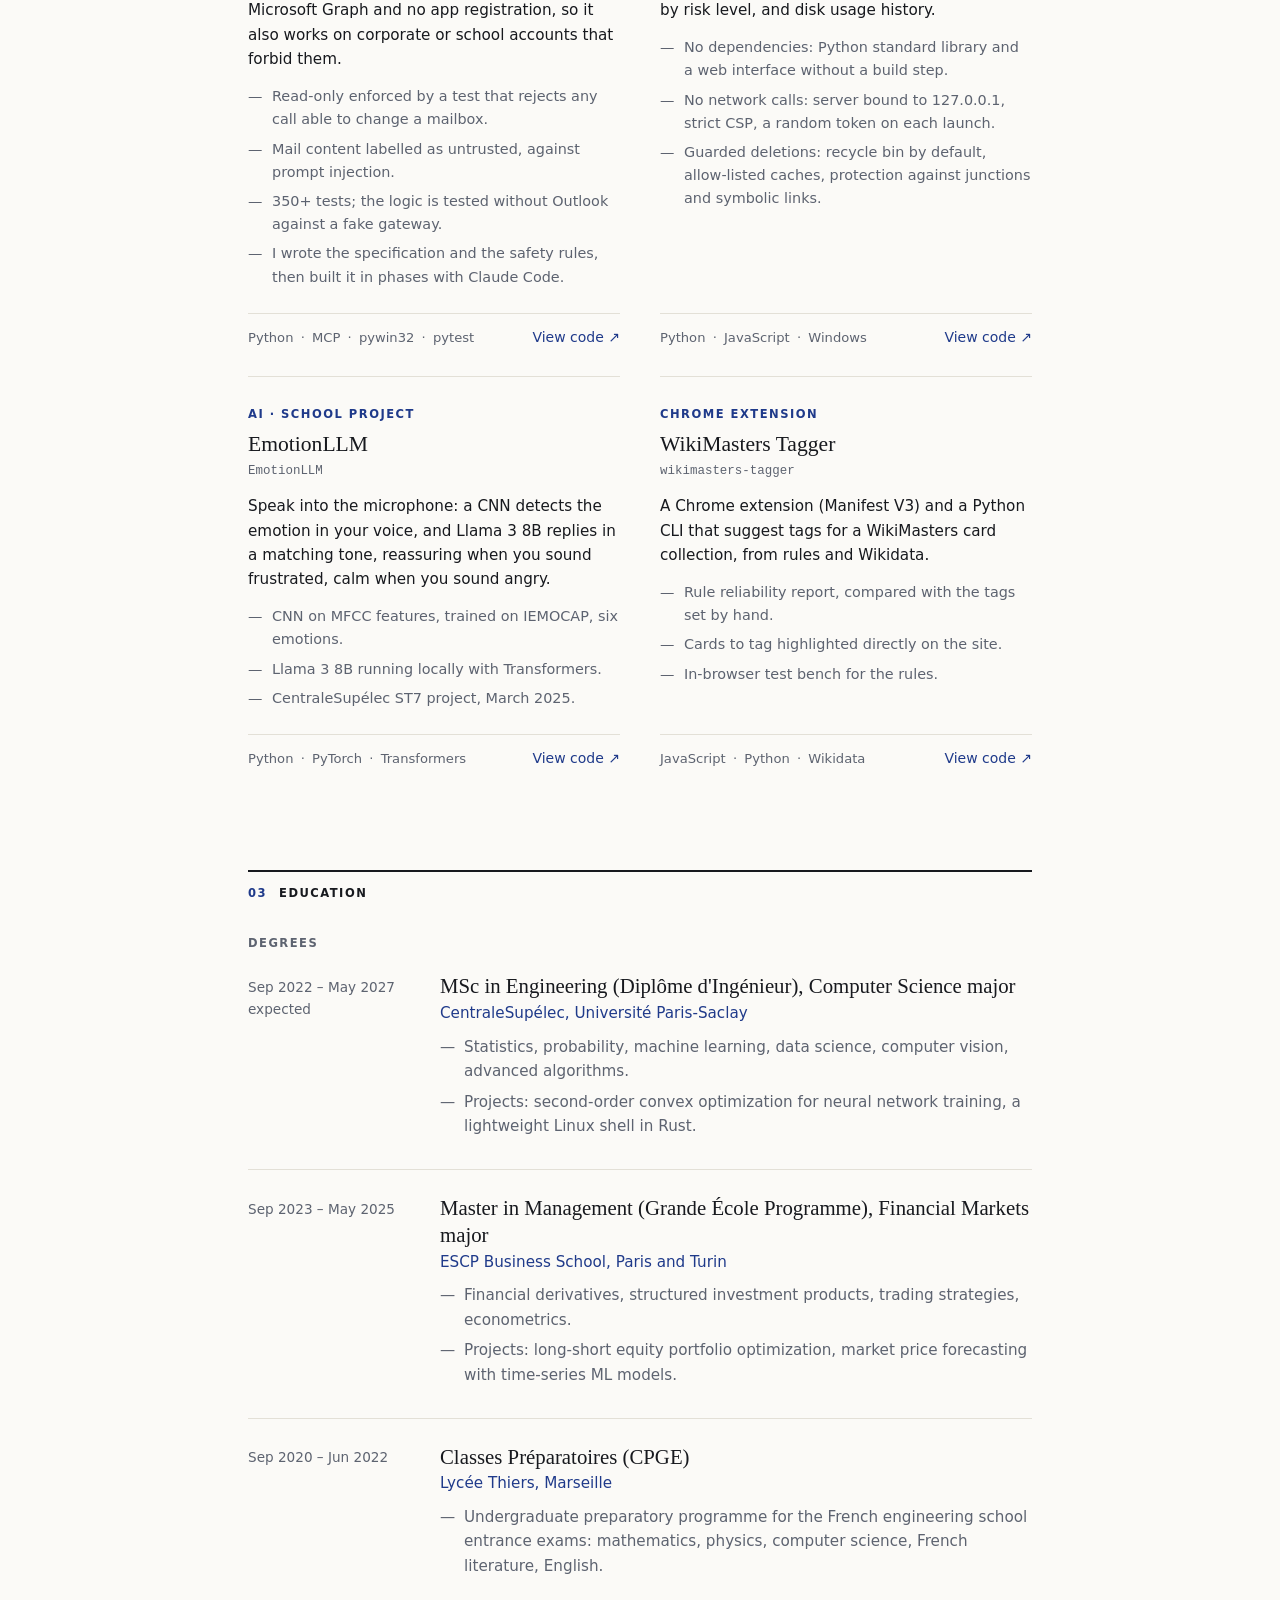
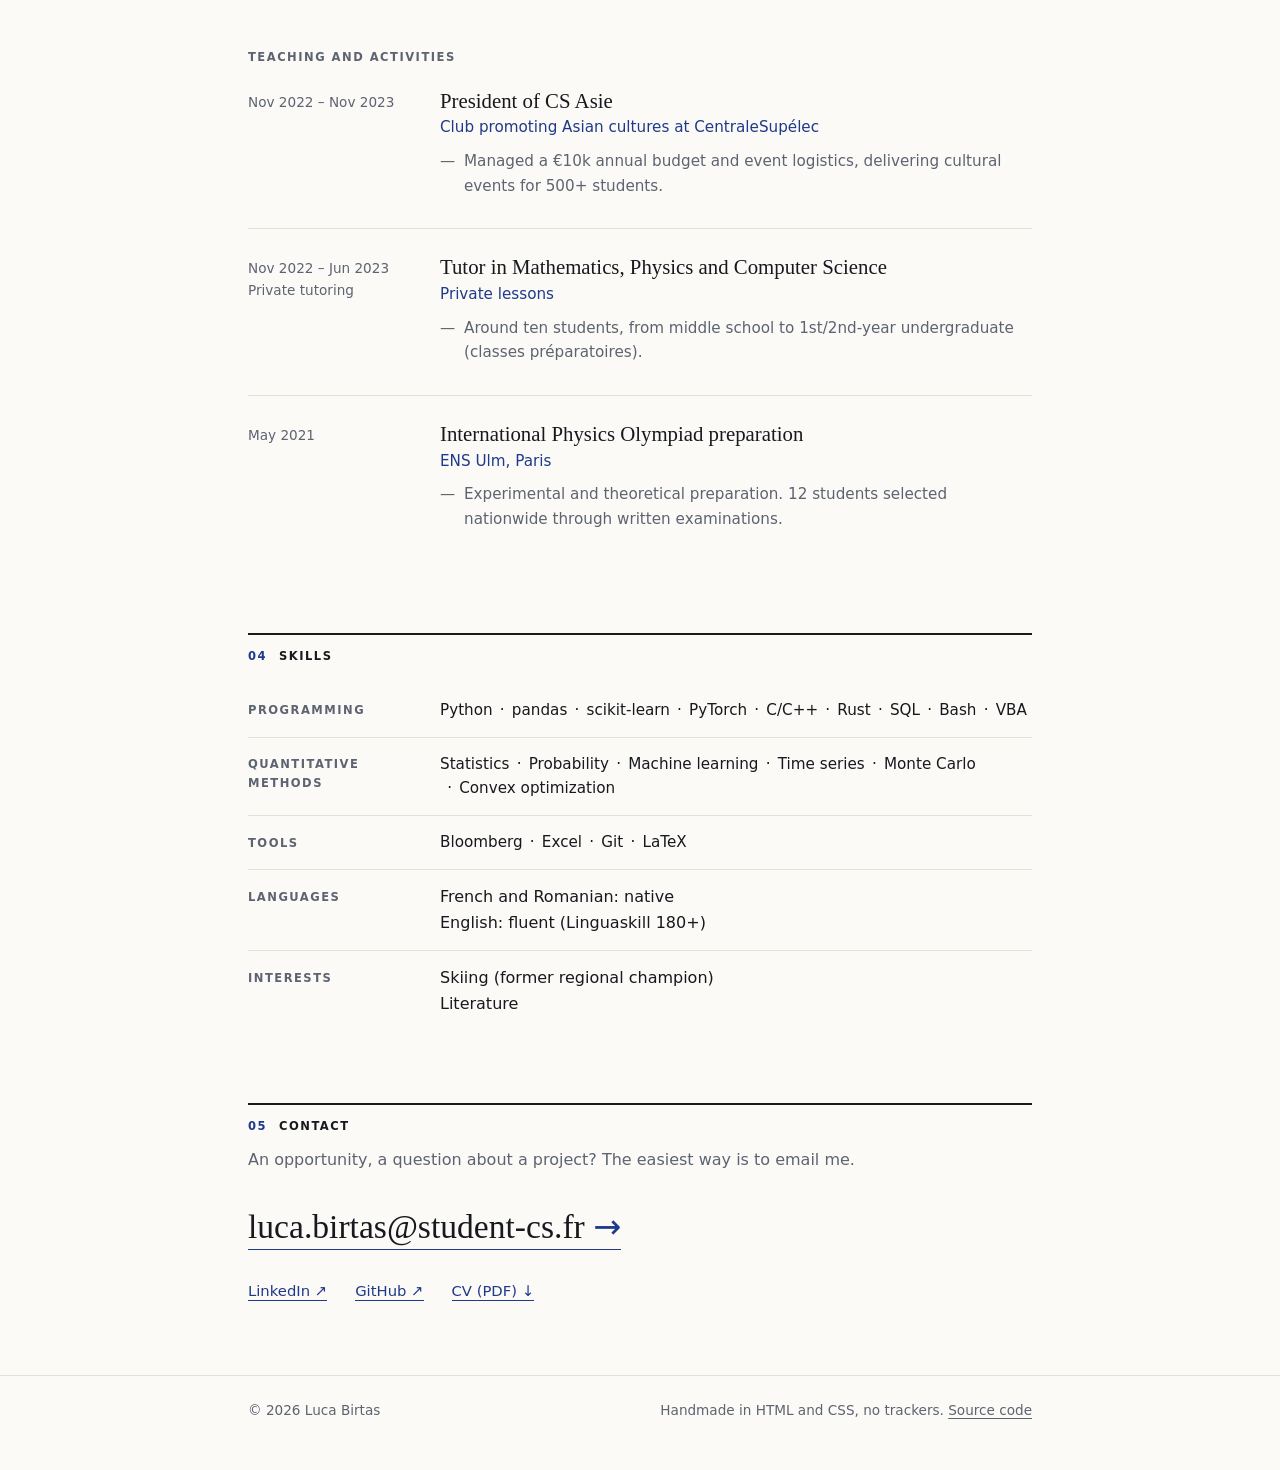
==== commit 954b75bb: "Detail freelance work, move tutoring next to activities Freelance entry gets concrete examples (ERP," ====
--- a/index.html
+++ b/index.html
@@ -172,30 +172,20 @@
           </li>
         </ol>
 
-        <h3 class="subhead">Independent work</h3>
+        <h3 class="subhead">Freelance</h3>
         <ol class="entries">
           <li>
             <div class="meta">
               <p class="when">Ongoing</p>
-              <p class="place">Freelance</p>
             </div>
             <div>
               <h4>Process Automation</h4>
               <p class="where">For companies</p>
               <ul>
-                <li>Workflow automation and agentic AI.</li>
-                <li>Turnkey solutions, with support and training for the teams that use them.</li>
-              </ul>
-            </div>
-          </li>
-          <li>
-            <div class="meta">
-              <p class="when"><time datetime="2022-11">Nov 2022</time> – <time datetime="2023-06">Jun 2023</time></p>
-              <p class="place">Private tutoring</p>
-            </div>
-            <div>
-              <h4>Tutor in Mathematics, Physics and Computer Science</h4>
-              <p class="where">From middle school to classes préparatoires</p>
+                <li>Workflow automation around the tools companies already run: ERP, invoicing software, inventory management.</li>
+                <li>Agentic AI to take repetitive steps off these workflows.</li>
+                <li>Solutions delivered ready to use, with support and training for the teams that use them.</li>
+              </ul>
             </div>
           </li>
         </ol>
@@ -371,7 +361,7 @@
           </li>
         </ol>
 
-        <h3 class="subhead">Activities</h3>
+        <h3 class="subhead">Teaching and activities</h3>
         <ol class="entries">
           <li>
             <div class="meta">
@@ -382,6 +372,19 @@
               <p class="where">Club promoting Asian cultures at CentraleSupélec</p>
               <ul>
                 <li>Managed a €10k annual budget and event logistics, delivering cultural events for 500+ students.</li>
+              </ul>
+            </div>
+          </li>
+          <li>
+            <div class="meta">
+              <p class="when"><time datetime="2022-11">Nov 2022</time> – <time datetime="2023-06">Jun 2023</time></p>
+              <p class="place">Private tutoring</p>
+            </div>
+            <div>
+              <h4>Tutor in Mathematics, Physics and Computer Science</h4>
+              <p class="where">Private lessons</p>
+              <ul>
+                <li>Around ten students, from middle school to 1st/2nd-year undergraduate (classes préparatoires).</li>
               </ul>
             </div>
           </li>
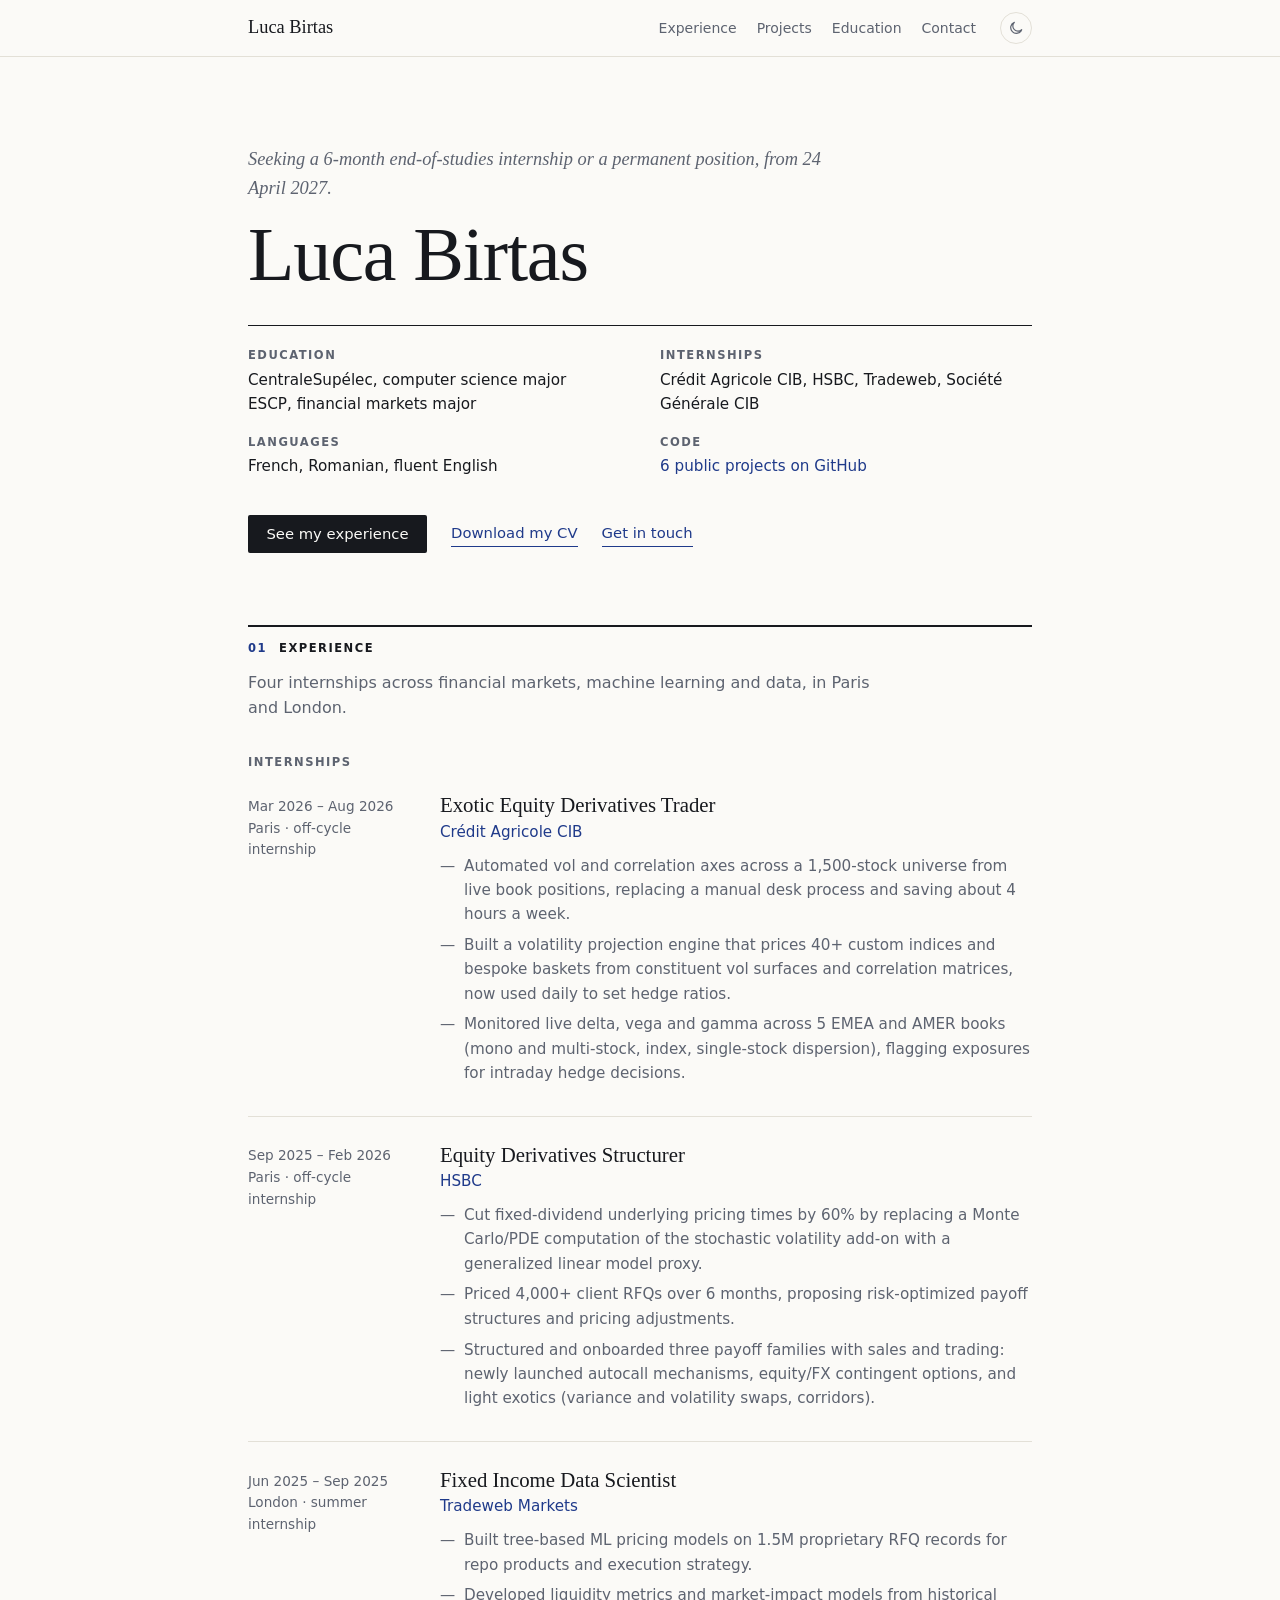
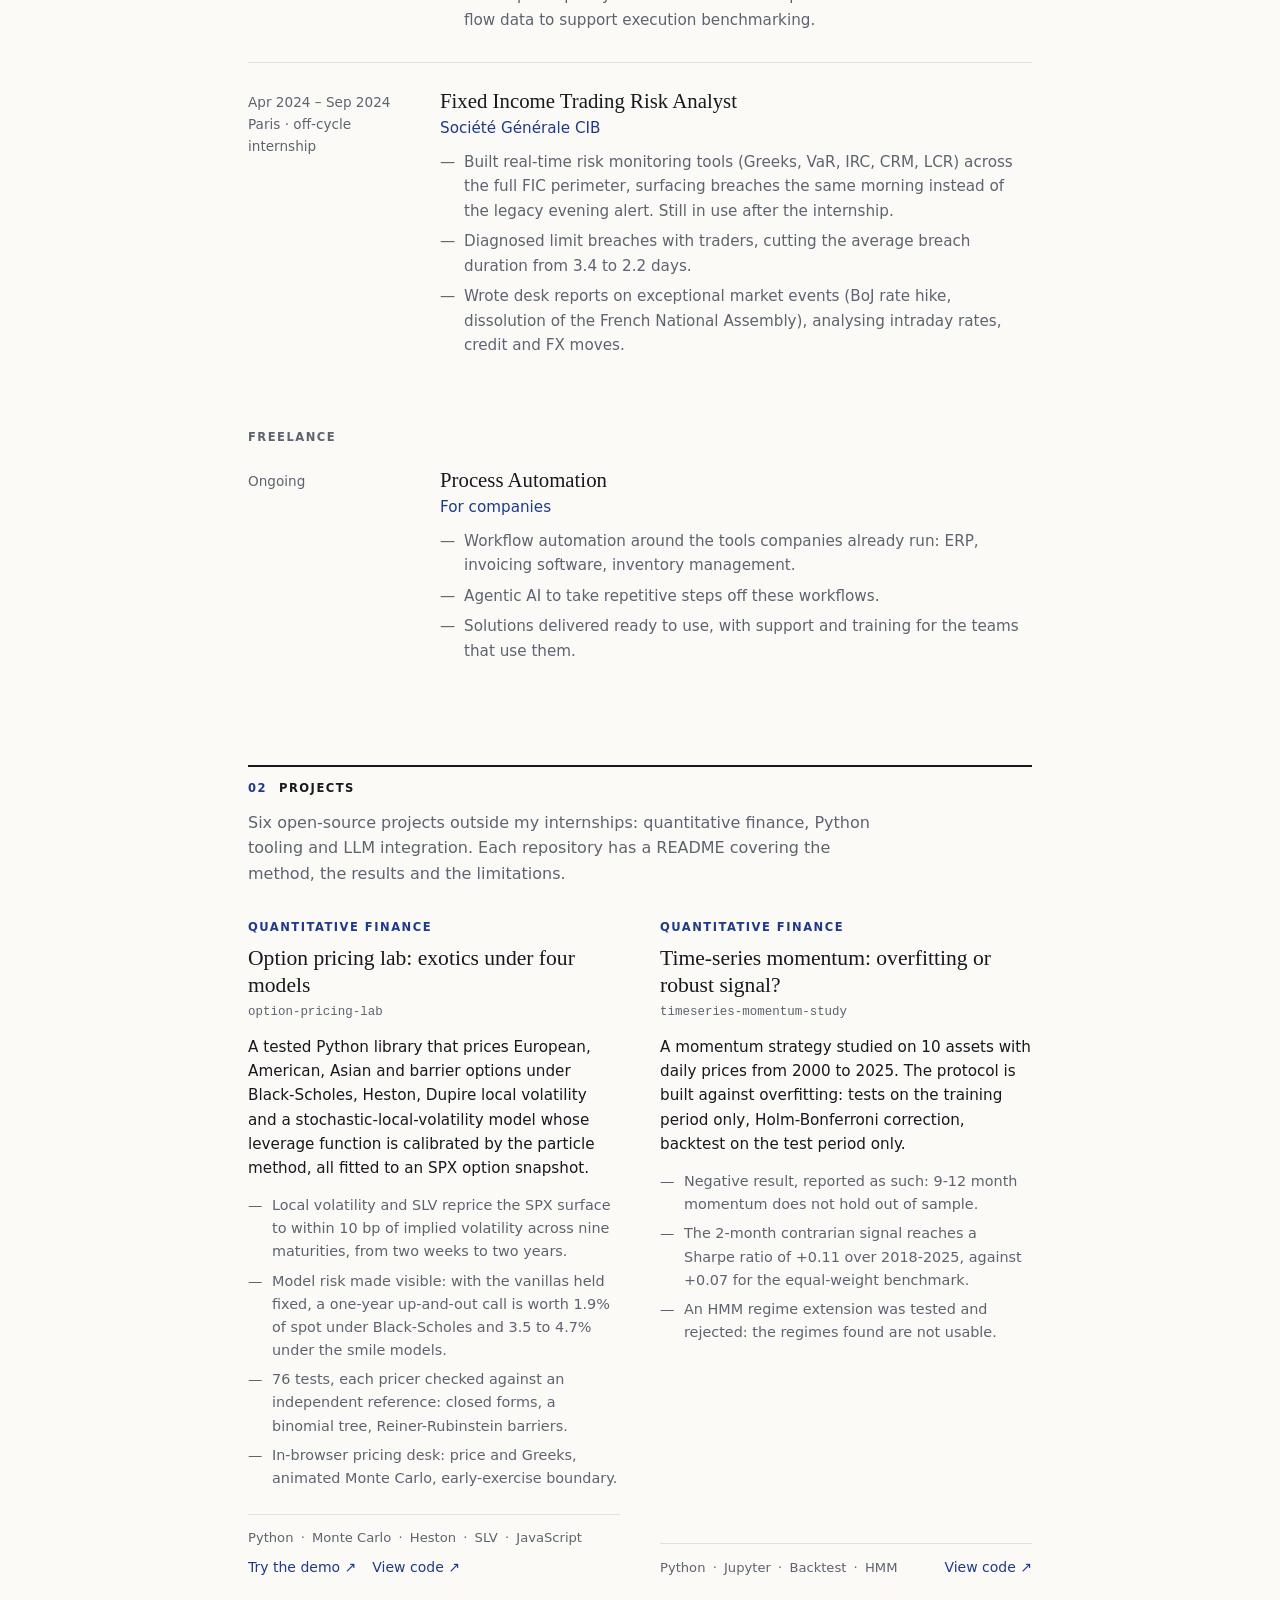
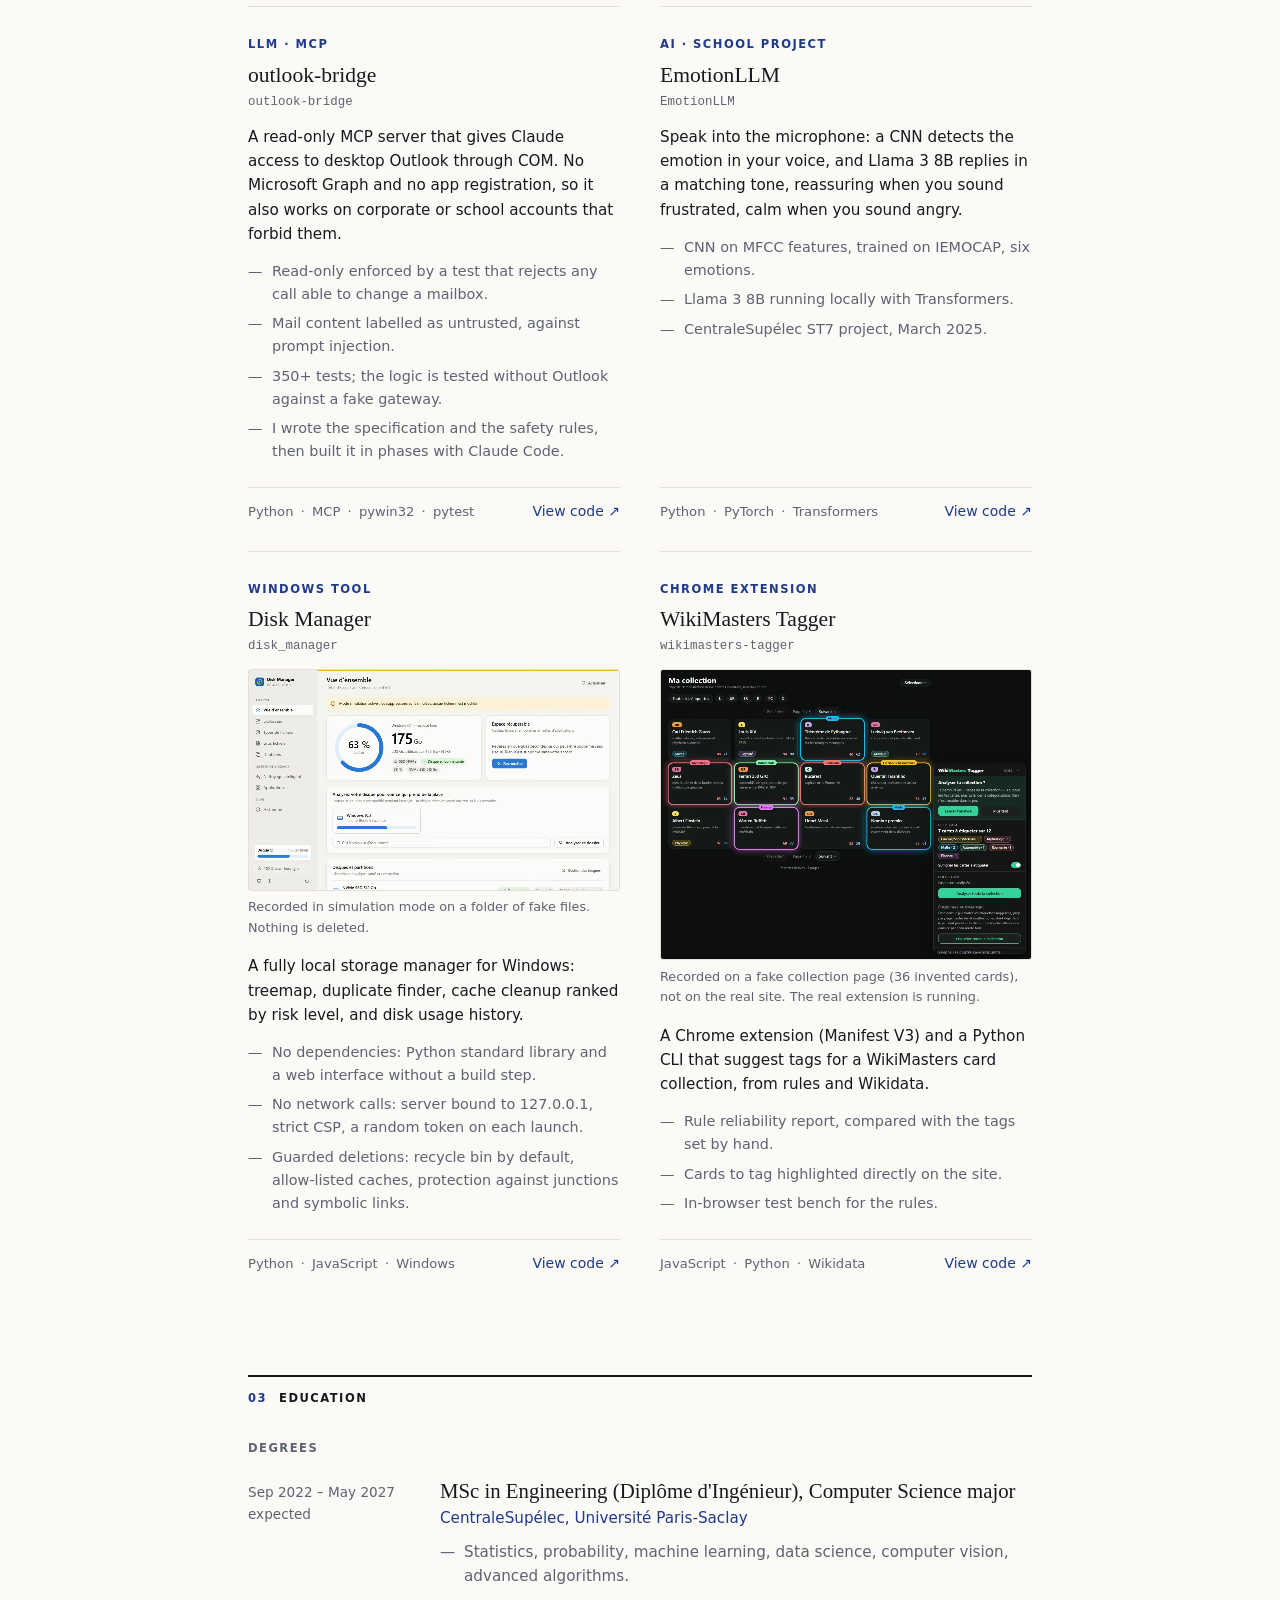
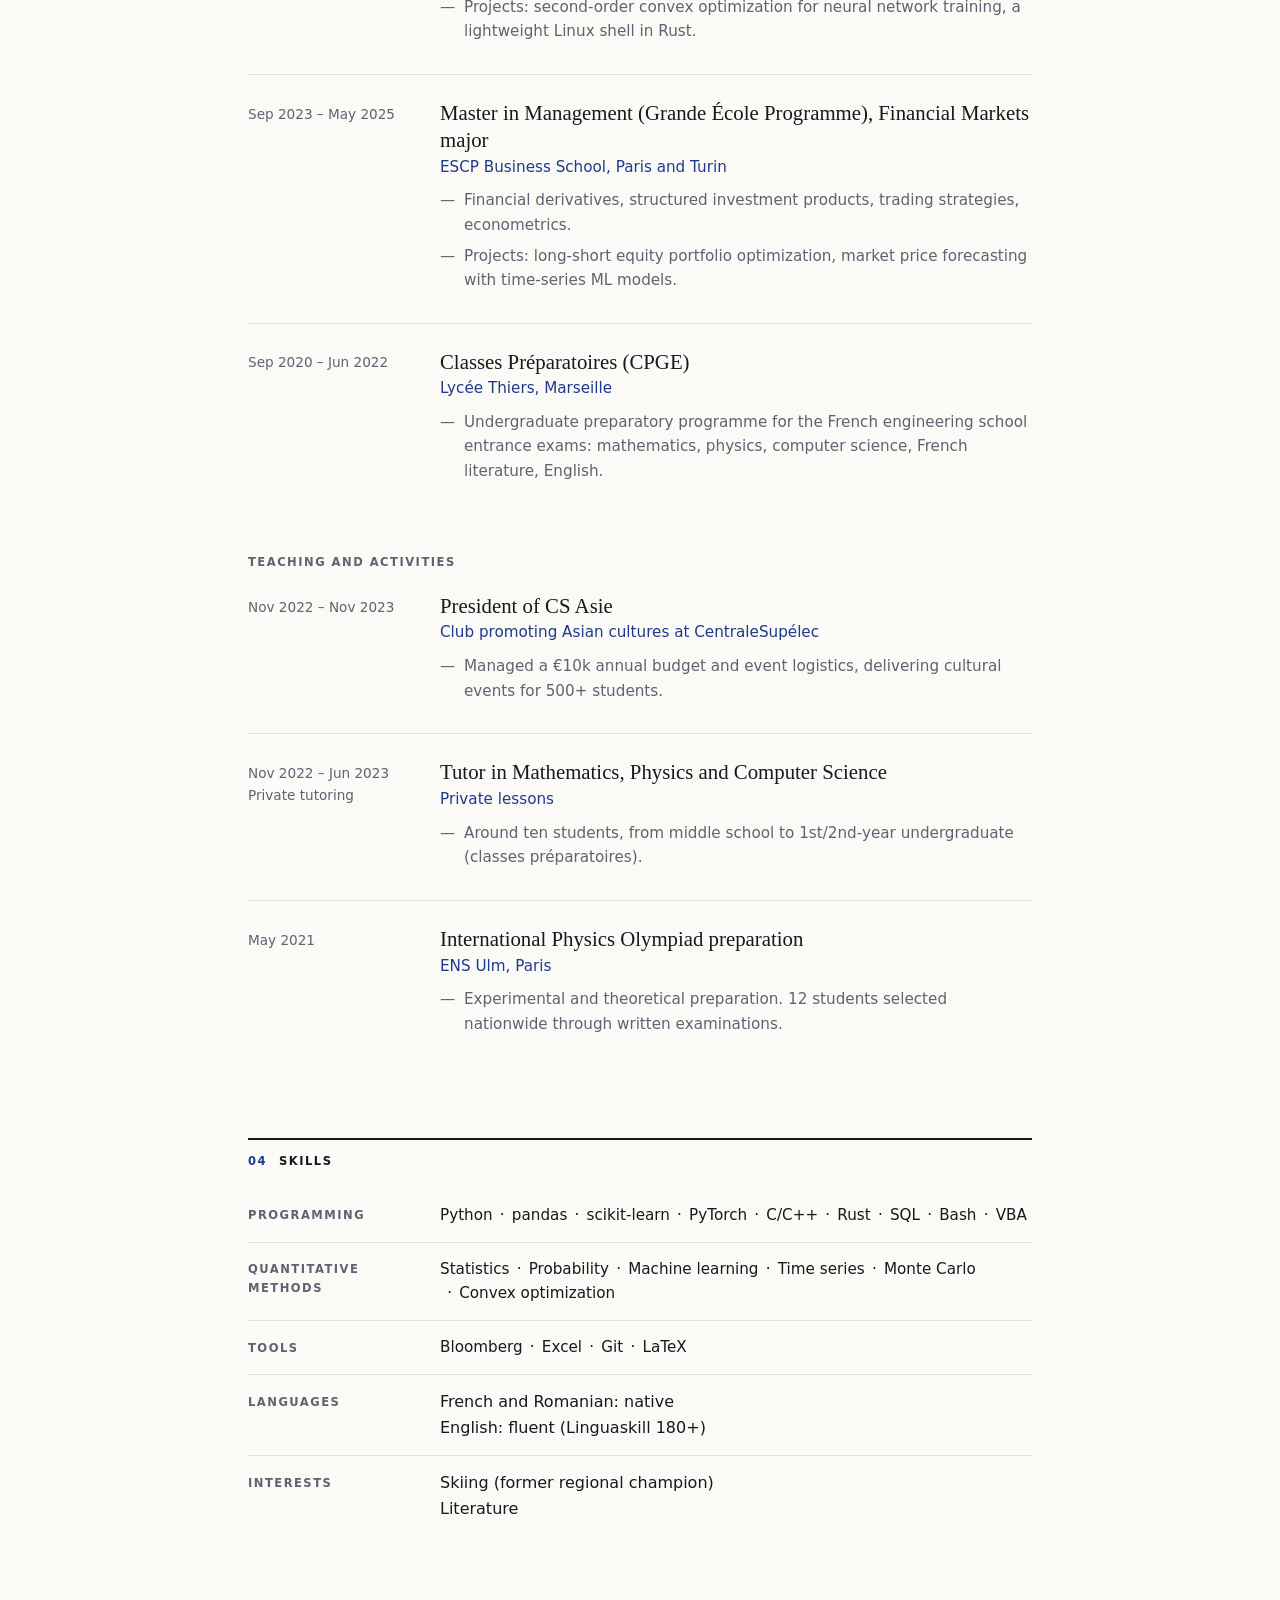
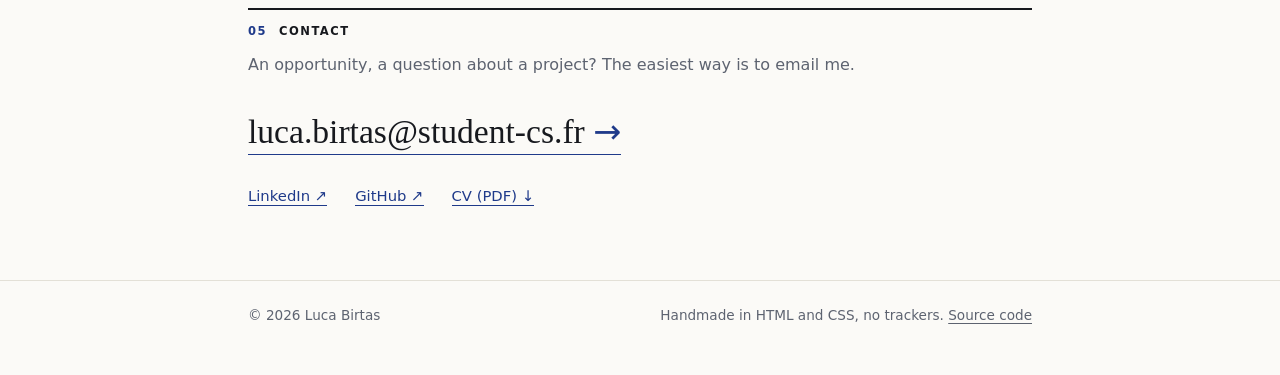
==== commit 02b5b554: "Projects: option pricing lab with its live demo, screen recordings of Disk Manager and WikiMasters T" ====
--- a/index.html
+++ b/index.html
@@ -202,6 +202,28 @@
         <div class="projects">
           <article class="card">
             <p class="card-kind">Quantitative finance</p>
+            <h3>Option pricing lab: exotics under four models</h3>
+            <p class="repo">option-pricing-lab</p>
+            <p>A tested Python library that prices European, American, Asian and barrier options under Black-Scholes, Heston, Dupire local volatility and a stochastic-local-volatility model whose leverage function is calibrated by the particle method, all fitted to an SPX option snapshot.</p>
+            <ul class="points">
+              <li>Local volatility and SLV reprice the SPX surface to within 10 bp of implied volatility across nine maturities, from two weeks to two years.</li>
+              <li>Model risk made visible: with the vanillas held fixed, a one-year up-and-out call is worth 1.9% of spot under Black-Scholes and 3.5 to 4.7% under the smile models.</li>
+              <li>76 tests, each pricer checked against an independent reference: closed forms, a binomial tree, Reiner-Rubinstein barriers.</li>
+              <li>In-browser pricing desk: price and Greeks, animated Monte Carlo, early-exercise boundary.</li>
+            </ul>
+            <div class="card-foot">
+              <ul class="tags" aria-label="Technologies">
+                <li>Python</li><li>Monte Carlo</li><li>Heston</li><li>SLV</li><li>JavaScript</li>
+              </ul>
+              <span class="card-links">
+                <a class="card-link" href="https://luca-cs.github.io/option-pricing-lab/">Try the demo<span class="visually-hidden">: option pricing desk</span> ↗</a>
+                <a class="card-link" href="https://github.com/Luca-CS/option-pricing-lab">View code<span class="visually-hidden"> for option-pricing-lab</span> ↗</a>
+              </span>
+            </div>
+          </article>
+
+          <article class="card">
+            <p class="card-kind">Quantitative finance</p>
             <h3>Time-series momentum: overfitting or robust signal?</h3>
             <p class="repo">timeseries-momentum-study</p>
             <p>A momentum strategy studied on 10 assets with daily prices from 2000 to 2025. The protocol is built against overfitting: tests on the training period only, Holm-Bonferroni correction, backtest on the test period only.</p>
@@ -215,24 +237,6 @@
                 <li>Python</li><li>Jupyter</li><li>Backtest</li><li>HMM</li>
               </ul>
               <a class="card-link" href="https://github.com/Luca-CS/timeseries-momentum-study">View code<span class="visually-hidden"> for timeseries-momentum-study</span> ↗</a>
-            </div>
-          </article>
-
-          <article class="card">
-            <p class="card-kind">Quantitative finance</p>
-            <h3>Option pricers</h3>
-            <p class="repo">Mini_codes</p>
-            <p>Pricing scripts: a European option priced by Monte Carlo under Black-Scholes, and a short-rate tree prototype for interest-rate options.</p>
-            <ul class="points">
-              <li>Variance reduction: antithetic variates and a control variate.</li>
-              <li>With 200,000 paths, both estimators land within one standard error of the closed-form Black-Scholes price.</li>
-              <li>The limitations of the rate prototype are listed in the README.</li>
-            </ul>
-            <div class="card-foot">
-              <ul class="tags" aria-label="Technologies">
-                <li>Python</li><li>NumPy</li><li>Monte Carlo</li>
-              </ul>
-              <a class="card-link" href="https://github.com/Luca-CS/Mini_codes">View code<span class="visually-hidden"> for Mini_codes</span> ↗</a>
             </div>
           </article>
 
@@ -256,24 +260,6 @@
           </article>
 
           <article class="card">
-            <p class="card-kind">Windows tool</p>
-            <h3>Disk Manager</h3>
-            <p class="repo">disk_manager</p>
-            <p>A fully local storage manager for Windows: treemap, duplicate finder, cache cleanup ranked by risk level, and disk usage history.</p>
-            <ul class="points">
-              <li>No dependencies: Python standard library and a web interface without a build step.</li>
-              <li>No network calls: server bound to 127.0.0.1, strict CSP, a random token on each launch.</li>
-              <li>Guarded deletions: recycle bin by default, allow-listed caches, protection against junctions and symbolic links.</li>
-            </ul>
-            <div class="card-foot">
-              <ul class="tags" aria-label="Technologies">
-                <li>Python</li><li>JavaScript</li><li>Windows</li>
-              </ul>
-              <a class="card-link" href="https://github.com/Luca-CS/disk_manager">View code<span class="visually-hidden"> for disk_manager</span> ↗</a>
-            </div>
-          </article>
-
-          <article class="card">
             <p class="card-kind">AI · School project</p>
             <h3>EmotionLLM</h3>
             <p class="repo">EmotionLLM</p>
@@ -292,9 +278,45 @@
           </article>
 
           <article class="card">
+            <p class="card-kind">Windows tool</p>
+            <h3>Disk Manager</h3>
+            <p class="repo">disk_manager</p>
+            <figure class="card-demo">
+              <video autoplay muted loop playsinline preload="metadata" width="1280" height="760"
+                     poster="assets/demo/disk-manager-poster.jpg"
+                     aria-label="Screen recording of Disk Manager in simulation mode on a folder of fake files: scan, treemap, duplicates, cleanup ranked by risk">
+                <source src="assets/demo/disk-manager-demo.webm" type="video/webm">
+                <source src="assets/demo/disk-manager-demo.mp4" type="video/mp4">
+              </video>
+              <figcaption>Recorded in simulation mode on a folder of fake files. Nothing is deleted.</figcaption>
+            </figure>
+            <p>A fully local storage manager for Windows: treemap, duplicate finder, cache cleanup ranked by risk level, and disk usage history.</p>
+            <ul class="points">
+              <li>No dependencies: Python standard library and a web interface without a build step.</li>
+              <li>No network calls: server bound to 127.0.0.1, strict CSP, a random token on each launch.</li>
+              <li>Guarded deletions: recycle bin by default, allow-listed caches, protection against junctions and symbolic links.</li>
+            </ul>
+            <div class="card-foot">
+              <ul class="tags" aria-label="Technologies">
+                <li>Python</li><li>JavaScript</li><li>Windows</li>
+              </ul>
+              <a class="card-link" href="https://github.com/Luca-CS/disk_manager">View code<span class="visually-hidden"> for disk_manager</span> ↗</a>
+            </div>
+          </article>
+
+          <article class="card">
             <p class="card-kind">Chrome extension</p>
             <h3>WikiMasters Tagger</h3>
             <p class="repo">wikimasters-tagger</p>
+            <figure class="card-demo">
+              <video autoplay muted loop playsinline preload="metadata" width="1280" height="1000"
+                     poster="assets/demo/wikimasters-tagger-poster.jpg"
+                     aria-label="Screen recording of the WikiMasters Tagger panel on a fake collection page: analysis, tag suggestions, highlighted cards, report">
+                <source src="assets/demo/wikimasters-tagger-demo.webm" type="video/webm">
+                <source src="assets/demo/wikimasters-tagger-demo.mp4" type="video/mp4">
+              </video>
+              <figcaption>Recorded on a fake collection page (36 invented cards), not on the real site. The real extension is running.</figcaption>
+            </figure>
             <p>A Chrome extension (Manifest V3) and a Python CLI that suggest tags for a WikiMasters card collection, from rules and Wikidata.</p>
             <ul class="points">
               <li>Rule reliability report, compared with the tags set by hand.</li>
@@ -482,6 +504,17 @@
     </div>
   </footer>
 
+  <script>
+    // Demo videos: no autoplay for visitors who ask for reduced motion; the poster stays, with controls.
+    (function () {
+      if (!window.matchMedia || !matchMedia("(prefers-reduced-motion: reduce)").matches) return;
+      document.querySelectorAll(".card-demo video").forEach(function (video) {
+        video.removeAttribute("autoplay");
+        video.pause();
+        video.controls = true;
+      });
+    })();
+  </script>
   <script>
     // Light/dark button: follows the system until the visitor picks a theme, then remembers it.
     (function () {
--- a/assets/css/style.css
+++ b/assets/css/style.css
@@ -562,6 +562,32 @@
   white-space: nowrap;
 }
 
+.card-links {
+  display: flex;
+  flex-wrap: wrap;
+  gap: 0.25rem 1rem;
+}
+
+/* Démos filmées : la vidéo prend toute la largeur de la carte, ses attributs width/height évitent le saut de mise en page */
+.card-demo {
+  margin: 0 0 1rem;
+}
+
+.card-demo video {
+  display: block;
+  width: 100%;
+  height: auto;
+  border: 1px solid var(--line);
+  border-radius: 3px;
+  background: var(--line);
+}
+
+.card-demo figcaption {
+  margin-top: 0.4rem;
+  color: var(--muted);
+  font-size: 0.8rem;
+}
+
 /* ---------- Compétences ---------- */
 
 .skills {
@@ -710,7 +736,8 @@
   .skip-link,
   .site-header,
   .actions,
-  .link-row {
+  .link-row,
+  .card-demo {
     display: none !important;
   }
 
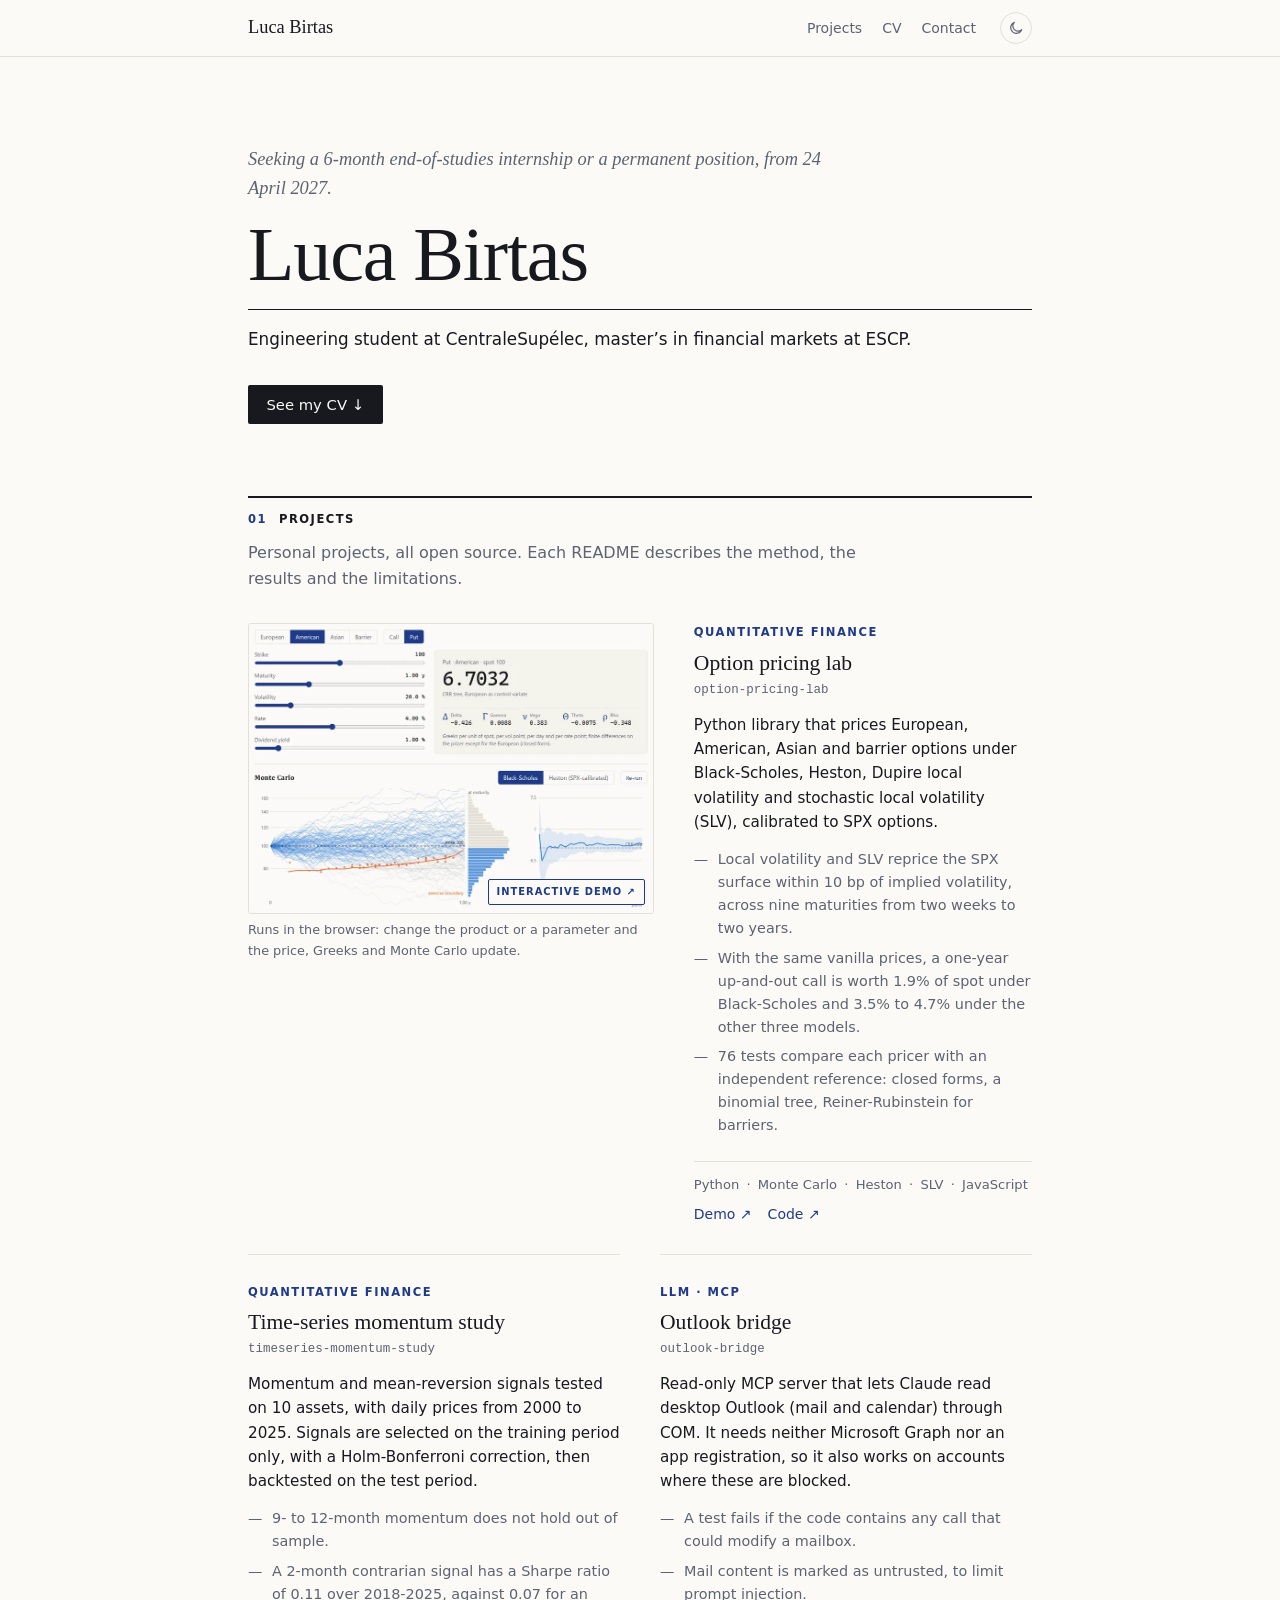
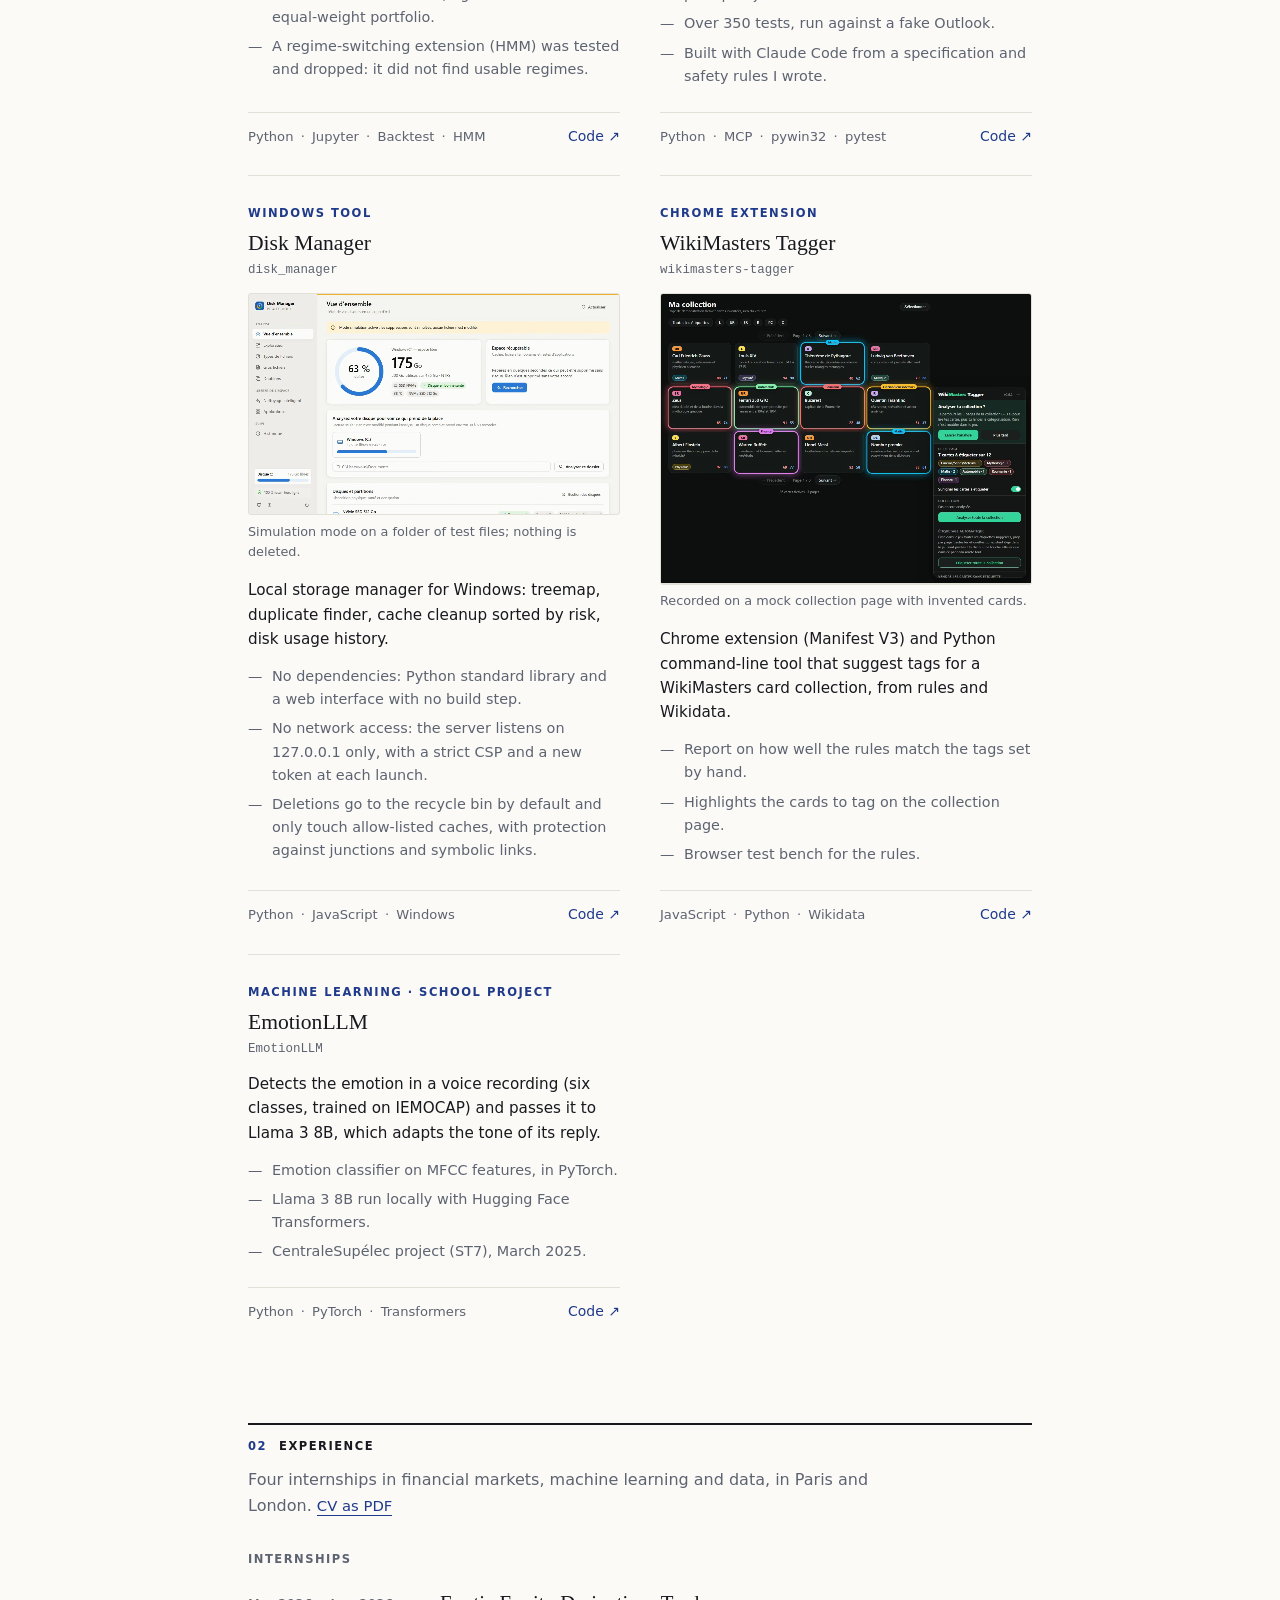
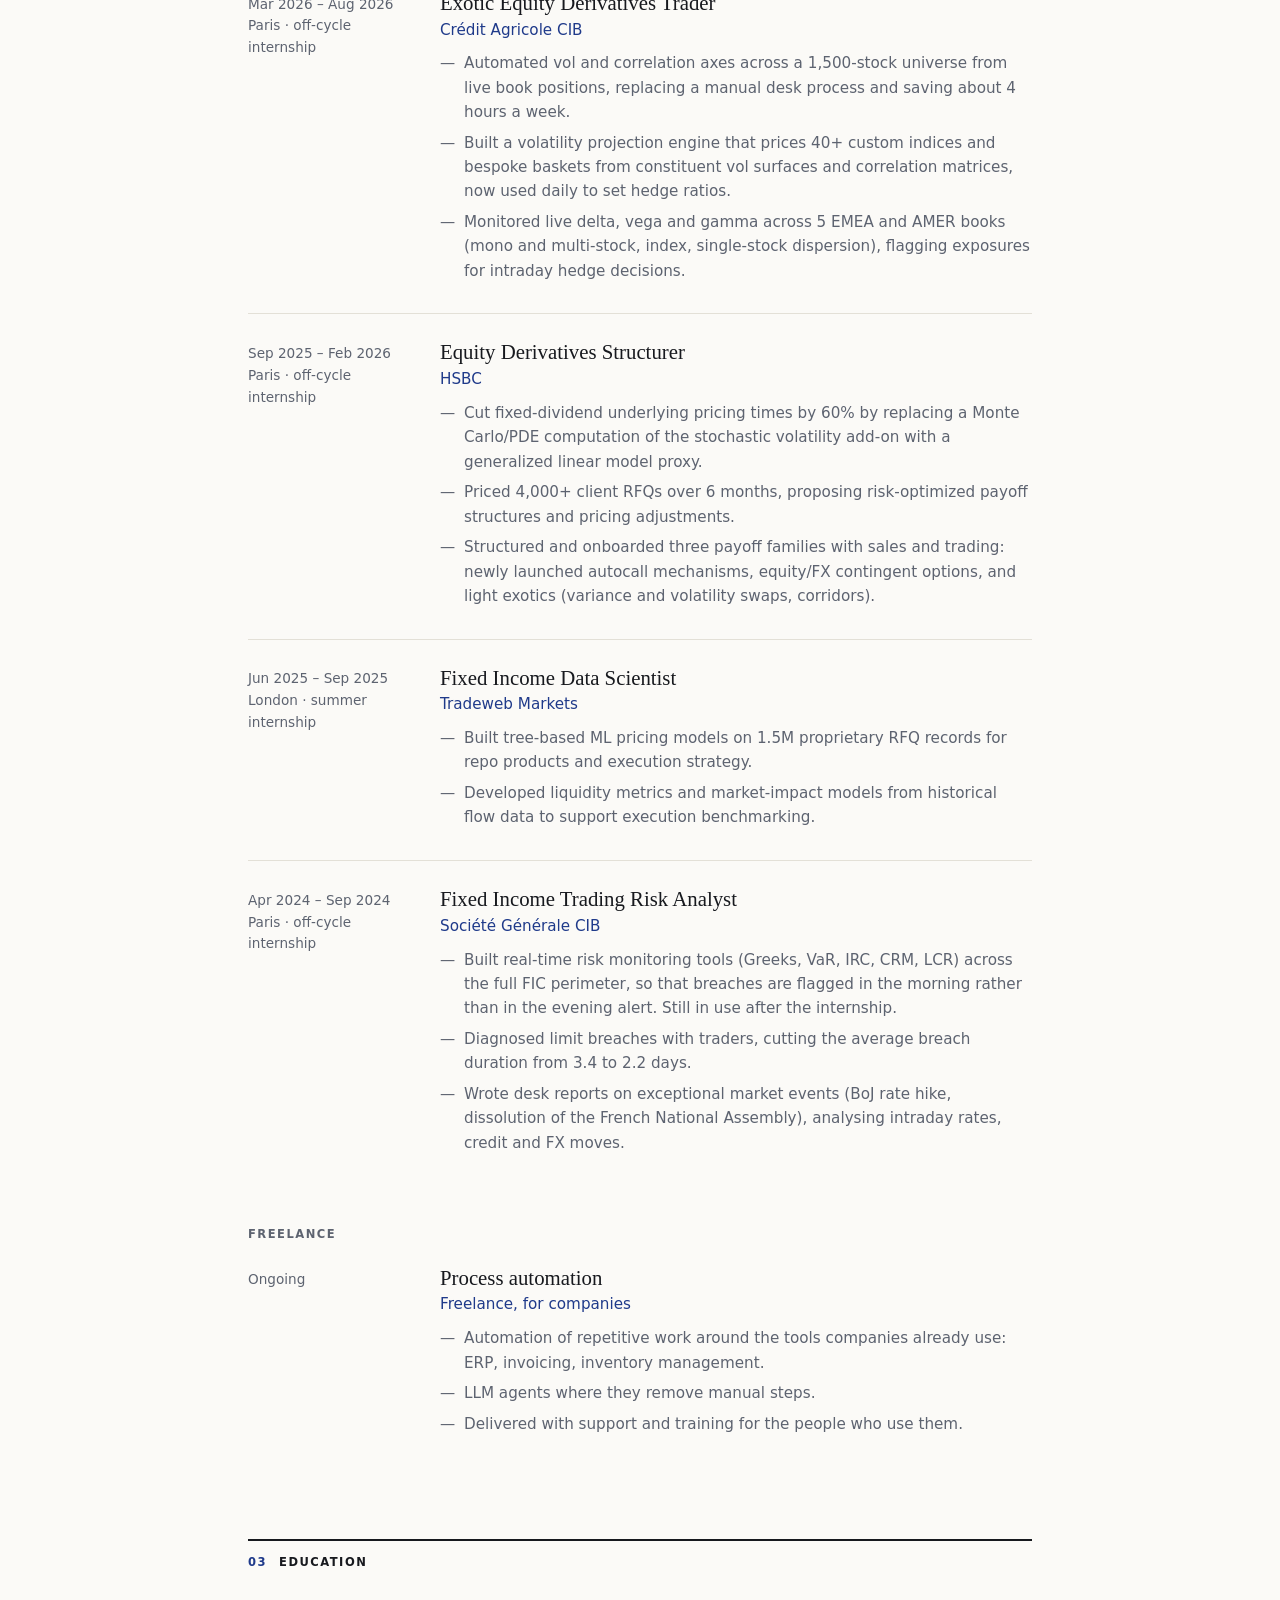
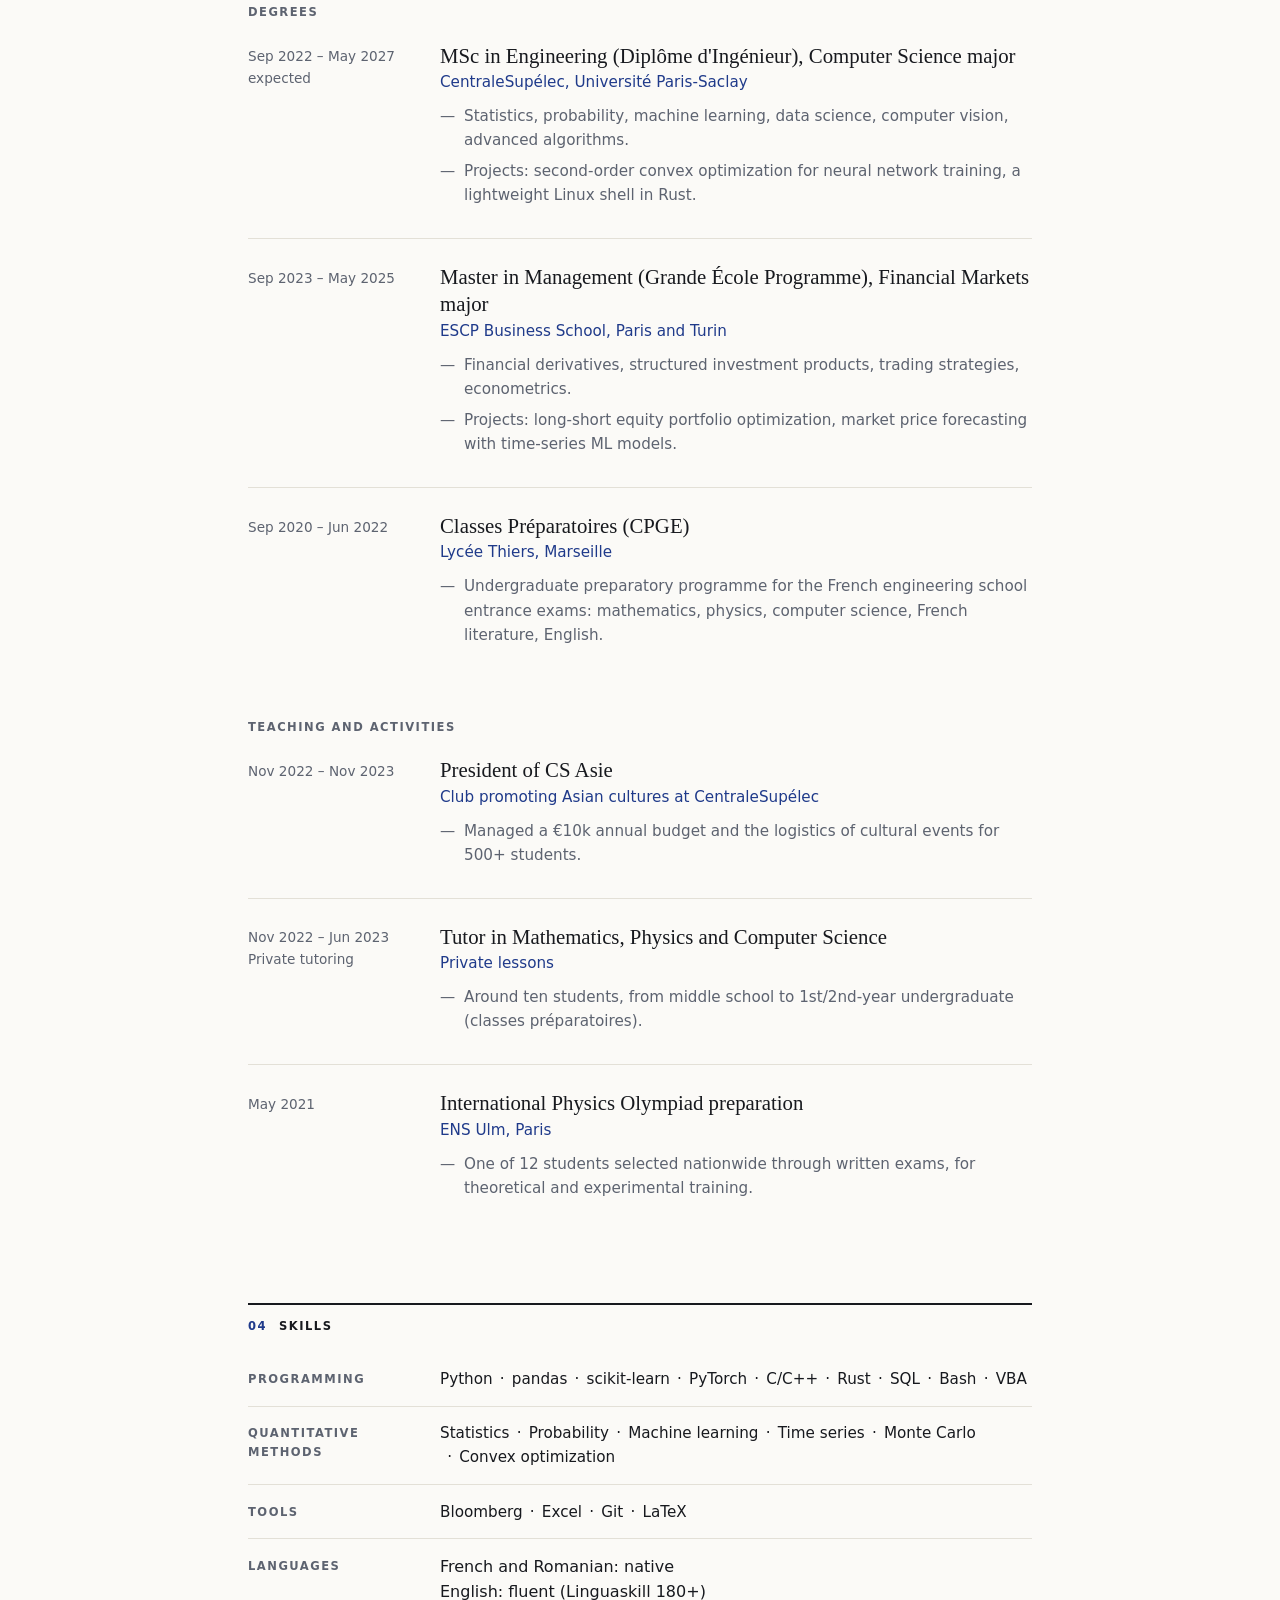
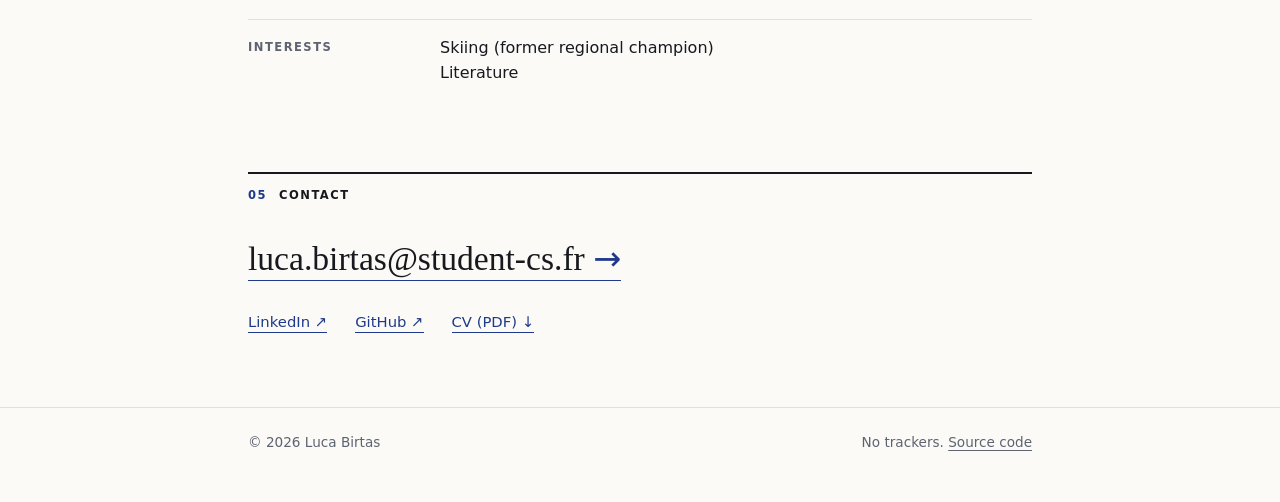
==== commit dcd38559: "Projects first, plainer wording, clickable preview of the pricing demo - Order: projects right after" ====
--- a/index.html
+++ b/index.html
@@ -55,9 +55,8 @@
       <a class="brand" href="#top" aria-label="Luca Birtas, back to top">Luca Birtas</a>
       <nav class="site-nav" aria-label="Main navigation">
         <ul>
-          <li><a href="#experience">Experience</a></li>
           <li><a href="#projects">Projects</a></li>
-          <li><a href="#education">Education</a></li>
+          <li><a href="#cv">CV</a></li>
           <li><a href="#contact">Contact</a></li>
         </ul>
       </nav>
@@ -74,206 +73,86 @@
       <div class="container">
         <p class="status">Seeking a 6-month end-of-studies internship or a permanent position, from 24 April 2027.</p>
         <h1 id="title">Luca Birtas</h1>
-
-        <dl class="facts" aria-label="At a glance">
-          <div>
-            <dt>Education</dt>
-            <dd>CentraleSupélec, computer science major<br>ESCP, financial markets major</dd>
-          </div>
-          <div>
-            <dt>Internships</dt>
-            <dd>Crédit Agricole CIB, HSBC, Tradeweb, Société Générale CIB</dd>
-          </div>
-          <div>
-            <dt>Languages</dt>
-            <dd>French, Romanian, fluent English</dd>
-          </div>
-          <div>
-            <dt>Code</dt>
-            <dd><a href="https://github.com/Luca-CS">6 public projects on GitHub</a></dd>
-          </div>
-        </dl>
-
+        <p class="lede">Engineering student at CentraleSupélec, master’s in financial markets at ESCP.</p>
         <div class="actions">
-          <a class="btn" href="#experience">See my experience</a>
-          <a class="textlink" href="/cv.pdf" download="Luca_Birtas_CV.pdf">Download my CV</a>
-          <a class="textlink" href="#contact">Get in touch</a>
-        </div>
-      </div>
-    </section>
-
-    <section class="section" id="experience" aria-labelledby="title-experience">
-      <div class="container">
-        <div class="section-head">
-          <h2 id="title-experience"><span class="num" aria-hidden="true">01</span>Experience</h2>
-          <p>Four internships across financial markets, machine learning and data, in Paris and London.</p>
-        </div>
-
-        <h3 class="subhead">Internships</h3>
-        <ol class="entries">
-          <li>
-            <div class="meta">
-              <p class="when"><time datetime="2026-03">Mar 2026</time> – <time datetime="2026-08">Aug 2026</time></p>
-              <p class="place">Paris · off-cycle internship</p>
-            </div>
-            <div>
-              <h4>Exotic Equity Derivatives Trader</h4>
-              <p class="where">Crédit Agricole CIB</p>
-              <ul>
-                <li>Automated vol and correlation axes across a 1,500-stock universe from live book positions, replacing a manual desk process and saving about 4 hours a week.</li>
-                <li>Built a volatility projection engine that prices 40+ custom indices and bespoke baskets from constituent vol surfaces and correlation matrices, now used daily to set hedge ratios.</li>
-                <li>Monitored live delta, vega and gamma across 5 EMEA and AMER books (mono and multi-stock, index, single-stock dispersion), flagging exposures for intraday hedge decisions.</li>
-              </ul>
-            </div>
-          </li>
-          <li>
-            <div class="meta">
-              <p class="when"><time datetime="2025-09">Sep 2025</time> – <time datetime="2026-02">Feb 2026</time></p>
-              <p class="place">Paris · off-cycle internship</p>
-            </div>
-            <div>
-              <h4>Equity Derivatives Structurer</h4>
-              <p class="where">HSBC</p>
-              <ul>
-                <li>Cut fixed-dividend underlying pricing times by 60% by replacing a Monte Carlo/PDE computation of the stochastic volatility add-on with a generalized linear model proxy.</li>
-                <li>Priced 4,000+ client RFQs over 6 months, proposing risk-optimized payoff structures and pricing adjustments.</li>
-                <li>Structured and onboarded three payoff families with sales and trading: newly launched autocall mechanisms, equity/FX contingent options, and light exotics (variance and volatility swaps, corridors).</li>
-              </ul>
-            </div>
-          </li>
-          <li>
-            <div class="meta">
-              <p class="when"><time datetime="2025-06">Jun 2025</time> – <time datetime="2025-09">Sep 2025</time></p>
-              <p class="place">London · summer internship</p>
-            </div>
-            <div>
-              <h4>Fixed Income Data Scientist</h4>
-              <p class="where">Tradeweb Markets</p>
-              <ul>
-                <li>Built tree-based ML pricing models on 1.5M proprietary RFQ records for repo products and execution strategy.</li>
-                <li>Developed liquidity metrics and market-impact models from historical flow data to support execution benchmarking.</li>
-              </ul>
-            </div>
-          </li>
-          <li>
-            <div class="meta">
-              <p class="when"><time datetime="2024-04">Apr 2024</time> – <time datetime="2024-09">Sep 2024</time></p>
-              <p class="place">Paris · off-cycle internship</p>
-            </div>
-            <div>
-              <h4>Fixed Income Trading Risk Analyst</h4>
-              <p class="where">Société Générale CIB</p>
-              <ul>
-                <li>Built real-time risk monitoring tools (Greeks, VaR, IRC, CRM, LCR) across the full FIC perimeter, surfacing breaches the same morning instead of the legacy evening alert. Still in use after the internship.</li>
-                <li>Diagnosed limit breaches with traders, cutting the average breach duration from 3.4 to 2.2 days.</li>
-                <li>Wrote desk reports on exceptional market events (BoJ rate hike, dissolution of the French National Assembly), analysing intraday rates, credit and FX moves.</li>
-              </ul>
-            </div>
-          </li>
-        </ol>
-
-        <h3 class="subhead">Freelance</h3>
-        <ol class="entries">
-          <li>
-            <div class="meta">
-              <p class="when">Ongoing</p>
-            </div>
-            <div>
-              <h4>Process Automation</h4>
-              <p class="where">For companies</p>
-              <ul>
-                <li>Workflow automation around the tools companies already run: ERP, invoicing software, inventory management.</li>
-                <li>Agentic AI to take repetitive steps off these workflows.</li>
-                <li>Solutions delivered ready to use, with support and training for the teams that use them.</li>
-              </ul>
-            </div>
-          </li>
-        </ol>
+          <a class="btn" href="#cv">See my CV <span aria-hidden="true">↓</span></a>
+        </div>
       </div>
     </section>
 
     <section class="section" id="projects" aria-labelledby="title-projects">
       <div class="container">
         <div class="section-head">
-          <h2 id="title-projects"><span class="num" aria-hidden="true">02</span>Projects</h2>
-          <p>Six open-source projects outside my internships: quantitative finance, Python tooling and LLM integration. Each repository has a README covering the method, the results and the limitations.</p>
+          <h2 id="title-projects"><span class="num" aria-hidden="true">01</span>Projects</h2>
+          <p>Personal projects, all open source. Each README describes the method, the results and the limitations.</p>
         </div>
 
         <div class="projects">
-          <article class="card">
+          <article class="card card-wide">
             <p class="card-kind">Quantitative finance</p>
-            <h3>Option pricing lab: exotics under four models</h3>
+            <h3>Option pricing lab</h3>
             <p class="repo">option-pricing-lab</p>
-            <p>A tested Python library that prices European, American, Asian and barrier options under Black-Scholes, Heston, Dupire local volatility and a stochastic-local-volatility model whose leverage function is calibrated by the particle method, all fitted to an SPX option snapshot.</p>
+            <figure class="card-demo">
+              <a class="card-preview" href="https://luca-cs.github.io/option-pricing-lab/?product=american&amp;type=put">
+                <img class="only-light" src="assets/demo/option-pricing-lab-light.webp" width="880" height="629" loading="lazy" decoding="async"
+                     alt="Open the interactive pricing desk: an American put with its Greeks, simulated paths with the early-exercise boundary, and the Monte Carlo estimate converging to the tree price">
+                <img class="only-dark" src="assets/demo/option-pricing-lab-dark.webp" width="880" height="629" loading="lazy" decoding="async"
+                     alt="Open the interactive pricing desk: an American put with its Greeks, simulated paths with the early-exercise boundary, and the Monte Carlo estimate converging to the tree price">
+                <span class="card-preview-badge" aria-hidden="true">Interactive demo ↗</span>
+              </a>
+              <figcaption>Runs in the browser: change the product or a parameter and the price, Greeks and Monte Carlo update.</figcaption>
+            </figure>
+            <p>Python library that prices European, American, Asian and barrier options under Black-Scholes, Heston, Dupire local volatility and stochastic local volatility (SLV), calibrated to SPX options.</p>
             <ul class="points">
-              <li>Local volatility and SLV reprice the SPX surface to within 10 bp of implied volatility across nine maturities, from two weeks to two years.</li>
-              <li>Model risk made visible: with the vanillas held fixed, a one-year up-and-out call is worth 1.9% of spot under Black-Scholes and 3.5 to 4.7% under the smile models.</li>
-              <li>76 tests, each pricer checked against an independent reference: closed forms, a binomial tree, Reiner-Rubinstein barriers.</li>
-              <li>In-browser pricing desk: price and Greeks, animated Monte Carlo, early-exercise boundary.</li>
+              <li>Local volatility and SLV reprice the SPX surface within 10 bp of implied volatility, across nine maturities from two weeks to two years.</li>
+              <li>With the same vanilla prices, a one-year up-and-out call is worth 1.9% of spot under Black-Scholes and 3.5% to 4.7% under the other three models.</li>
+              <li>76 tests compare each pricer with an independent reference: closed forms, a binomial tree, Reiner-Rubinstein for barriers.</li>
             </ul>
             <div class="card-foot">
               <ul class="tags" aria-label="Technologies">
                 <li>Python</li><li>Monte Carlo</li><li>Heston</li><li>SLV</li><li>JavaScript</li>
               </ul>
               <span class="card-links">
-                <a class="card-link" href="https://luca-cs.github.io/option-pricing-lab/">Try the demo<span class="visually-hidden">: option pricing desk</span> ↗</a>
-                <a class="card-link" href="https://github.com/Luca-CS/option-pricing-lab">View code<span class="visually-hidden"> for option-pricing-lab</span> ↗</a>
+                <a class="card-link" href="https://luca-cs.github.io/option-pricing-lab/">Demo<span class="visually-hidden">: option pricing desk</span> ↗</a>
+                <a class="card-link" href="https://github.com/Luca-CS/option-pricing-lab">Code<span class="visually-hidden"> for option-pricing-lab</span> ↗</a>
               </span>
             </div>
           </article>
 
           <article class="card">
             <p class="card-kind">Quantitative finance</p>
-            <h3>Time-series momentum: overfitting or robust signal?</h3>
+            <h3>Time-series momentum study</h3>
             <p class="repo">timeseries-momentum-study</p>
-            <p>A momentum strategy studied on 10 assets with daily prices from 2000 to 2025. The protocol is built against overfitting: tests on the training period only, Holm-Bonferroni correction, backtest on the test period only.</p>
+            <p>Momentum and mean-reversion signals tested on 10 assets, with daily prices from 2000 to 2025. Signals are selected on the training period only, with a Holm-Bonferroni correction, then backtested on the test period.</p>
             <ul class="points">
-              <li>Negative result, reported as such: 9-12 month momentum does not hold out of sample.</li>
-              <li>The 2-month contrarian signal reaches a Sharpe ratio of +0.11 over 2018-2025, against +0.07 for the equal-weight benchmark.</li>
-              <li>An HMM regime extension was tested and rejected: the regimes found are not usable.</li>
+              <li>9- to 12-month momentum does not hold out of sample.</li>
+              <li>A 2-month contrarian signal has a Sharpe ratio of 0.11 over 2018-2025, against 0.07 for an equal-weight portfolio.</li>
+              <li>A regime-switching extension (HMM) was tested and dropped: it did not find usable regimes.</li>
             </ul>
             <div class="card-foot">
               <ul class="tags" aria-label="Technologies">
                 <li>Python</li><li>Jupyter</li><li>Backtest</li><li>HMM</li>
               </ul>
-              <a class="card-link" href="https://github.com/Luca-CS/timeseries-momentum-study">View code<span class="visually-hidden"> for timeseries-momentum-study</span> ↗</a>
+              <a class="card-link" href="https://github.com/Luca-CS/timeseries-momentum-study">Code<span class="visually-hidden"> for timeseries-momentum-study</span> ↗</a>
             </div>
           </article>
 
           <article class="card">
             <p class="card-kind">LLM · MCP</p>
-            <h3>outlook-bridge</h3>
+            <h3>Outlook bridge</h3>
             <p class="repo">outlook-bridge</p>
-            <p>A read-only MCP server that gives Claude access to desktop Outlook through COM. No Microsoft Graph and no app registration, so it also works on corporate or school accounts that forbid them.</p>
+            <p>Read-only MCP server that lets Claude read desktop Outlook (mail and calendar) through COM. It needs neither Microsoft Graph nor an app registration, so it also works on accounts where these are blocked.</p>
             <ul class="points">
-              <li>Read-only enforced by a test that rejects any call able to change a mailbox.</li>
-              <li>Mail content labelled as untrusted, against prompt injection.</li>
-              <li>350+ tests; the logic is tested without Outlook against a fake gateway.</li>
-              <li>I wrote the specification and the safety rules, then built it in phases with Claude Code.</li>
+              <li>A test fails if the code contains any call that could modify a mailbox.</li>
+              <li>Mail content is marked as untrusted, to limit prompt injection.</li>
+              <li>Over 350 tests, run against a fake Outlook.</li>
+              <li>Built with Claude Code from a specification and safety rules I wrote.</li>
             </ul>
             <div class="card-foot">
               <ul class="tags" aria-label="Technologies">
                 <li>Python</li><li>MCP</li><li>pywin32</li><li>pytest</li>
               </ul>
-              <a class="card-link" href="https://github.com/Luca-CS/outlook-bridge">View code<span class="visually-hidden"> for outlook-bridge</span> ↗</a>
-            </div>
-          </article>
-
-          <article class="card">
-            <p class="card-kind">AI · School project</p>
-            <h3>EmotionLLM</h3>
-            <p class="repo">EmotionLLM</p>
-            <p>Speak into the microphone: a CNN detects the emotion in your voice, and Llama 3 8B replies in a matching tone, reassuring when you sound frustrated, calm when you sound angry.</p>
-            <ul class="points">
-              <li>CNN on MFCC features, trained on IEMOCAP, six emotions.</li>
-              <li>Llama 3 8B running locally with Transformers.</li>
-              <li>CentraleSupélec ST7 project, March 2025.</li>
-            </ul>
-            <div class="card-foot">
-              <ul class="tags" aria-label="Technologies">
-                <li>Python</li><li>PyTorch</li><li>Transformers</li>
-              </ul>
-              <a class="card-link" href="https://github.com/Luca-CS/EmotionLLM">View code<span class="visually-hidden"> for EmotionLLM</span> ↗</a>
+              <a class="card-link" href="https://github.com/Luca-CS/outlook-bridge">Code<span class="visually-hidden"> for outlook-bridge</span> ↗</a>
             </div>
           </article>
 
@@ -284,23 +163,23 @@
             <figure class="card-demo">
               <video autoplay muted loop playsinline preload="metadata" width="1280" height="760"
                      poster="assets/demo/disk-manager-poster.jpg"
-                     aria-label="Screen recording of Disk Manager in simulation mode on a folder of fake files: scan, treemap, duplicates, cleanup ranked by risk">
+                     aria-label="Screen recording of Disk Manager in simulation mode on a folder of test files: scan, treemap, duplicates, cleanup sorted by risk">
                 <source src="assets/demo/disk-manager-demo.webm" type="video/webm">
                 <source src="assets/demo/disk-manager-demo.mp4" type="video/mp4">
               </video>
-              <figcaption>Recorded in simulation mode on a folder of fake files. Nothing is deleted.</figcaption>
+              <figcaption>Simulation mode on a folder of test files; nothing is deleted.</figcaption>
             </figure>
-            <p>A fully local storage manager for Windows: treemap, duplicate finder, cache cleanup ranked by risk level, and disk usage history.</p>
+            <p>Local storage manager for Windows: treemap, duplicate finder, cache cleanup sorted by risk, disk usage history.</p>
             <ul class="points">
-              <li>No dependencies: Python standard library and a web interface without a build step.</li>
-              <li>No network calls: server bound to 127.0.0.1, strict CSP, a random token on each launch.</li>
-              <li>Guarded deletions: recycle bin by default, allow-listed caches, protection against junctions and symbolic links.</li>
+              <li>No dependencies: Python standard library and a web interface with no build step.</li>
+              <li>No network access: the server listens on 127.0.0.1 only, with a strict CSP and a new token at each launch.</li>
+              <li>Deletions go to the recycle bin by default and only touch allow-listed caches, with protection against junctions and symbolic links.</li>
             </ul>
             <div class="card-foot">
               <ul class="tags" aria-label="Technologies">
                 <li>Python</li><li>JavaScript</li><li>Windows</li>
               </ul>
-              <a class="card-link" href="https://github.com/Luca-CS/disk_manager">View code<span class="visually-hidden"> for disk_manager</span> ↗</a>
+              <a class="card-link" href="https://github.com/Luca-CS/disk_manager">Code<span class="visually-hidden"> for disk_manager</span> ↗</a>
             </div>
           </article>
 
@@ -311,26 +190,134 @@
             <figure class="card-demo">
               <video autoplay muted loop playsinline preload="metadata" width="1280" height="1000"
                      poster="assets/demo/wikimasters-tagger-poster.jpg"
-                     aria-label="Screen recording of the WikiMasters Tagger panel on a fake collection page: analysis, tag suggestions, highlighted cards, report">
+                     aria-label="Screen recording of the WikiMasters Tagger panel on a mock collection page: analysis, tag suggestions, highlighted cards, report">
                 <source src="assets/demo/wikimasters-tagger-demo.webm" type="video/webm">
                 <source src="assets/demo/wikimasters-tagger-demo.mp4" type="video/mp4">
               </video>
-              <figcaption>Recorded on a fake collection page (36 invented cards), not on the real site. The real extension is running.</figcaption>
+              <figcaption>Recorded on a mock collection page with invented cards.</figcaption>
             </figure>
-            <p>A Chrome extension (Manifest V3) and a Python CLI that suggest tags for a WikiMasters card collection, from rules and Wikidata.</p>
+            <p>Chrome extension (Manifest V3) and Python command-line tool that suggest tags for a WikiMasters card collection, from rules and Wikidata.</p>
             <ul class="points">
-              <li>Rule reliability report, compared with the tags set by hand.</li>
-              <li>Cards to tag highlighted directly on the site.</li>
-              <li>In-browser test bench for the rules.</li>
+              <li>Report on how well the rules match the tags set by hand.</li>
+              <li>Highlights the cards to tag on the collection page.</li>
+              <li>Browser test bench for the rules.</li>
             </ul>
             <div class="card-foot">
               <ul class="tags" aria-label="Technologies">
                 <li>JavaScript</li><li>Python</li><li>Wikidata</li>
               </ul>
-              <a class="card-link" href="https://github.com/Luca-CS/wikimasters-tagger">View code<span class="visually-hidden"> for wikimasters-tagger</span> ↗</a>
+              <a class="card-link" href="https://github.com/Luca-CS/wikimasters-tagger">Code<span class="visually-hidden"> for wikimasters-tagger</span> ↗</a>
             </div>
           </article>
-        </div>
+
+          <article class="card">
+            <p class="card-kind">Machine learning · School project</p>
+            <h3>EmotionLLM</h3>
+            <p class="repo">EmotionLLM</p>
+            <p>Detects the emotion in a voice recording (six classes, trained on IEMOCAP) and passes it to Llama 3 8B, which adapts the tone of its reply.</p>
+            <ul class="points">
+              <li>Emotion classifier on MFCC features, in PyTorch.</li>
+              <li>Llama 3 8B run locally with Hugging Face Transformers.</li>
+              <li>CentraleSupélec project (ST7), March 2025.</li>
+            </ul>
+            <div class="card-foot">
+              <ul class="tags" aria-label="Technologies">
+                <li>Python</li><li>PyTorch</li><li>Transformers</li>
+              </ul>
+              <a class="card-link" href="https://github.com/Luca-CS/EmotionLLM">Code<span class="visually-hidden"> for EmotionLLM</span> ↗</a>
+            </div>
+          </article>
+        </div>
+      </div>
+    </section>
+
+    <section class="section" id="cv" aria-labelledby="title-experience">
+      <div class="container">
+        <div class="section-head">
+          <h2 id="title-experience"><span class="num" aria-hidden="true">02</span>Experience</h2>
+          <p>Four internships in financial markets, machine learning and data, in Paris and London. <a class="textlink" href="/cv.pdf" download="Luca_Birtas_CV.pdf">CV as PDF</a></p>
+        </div>
+
+        <h3 class="subhead">Internships</h3>
+        <ol class="entries">
+          <li>
+            <div class="meta">
+              <p class="when"><time datetime="2026-03">Mar 2026</time> – <time datetime="2026-08">Aug 2026</time></p>
+              <p class="place">Paris · off-cycle internship</p>
+            </div>
+            <div>
+              <h4>Exotic Equity Derivatives Trader</h4>
+              <p class="where">Crédit Agricole CIB</p>
+              <ul>
+                <li>Automated vol and correlation axes across a 1,500-stock universe from live book positions, replacing a manual desk process and saving about 4 hours a week.</li>
+                <li>Built a volatility projection engine that prices 40+ custom indices and bespoke baskets from constituent vol surfaces and correlation matrices, now used daily to set hedge ratios.</li>
+                <li>Monitored live delta, vega and gamma across 5 EMEA and AMER books (mono and multi-stock, index, single-stock dispersion), flagging exposures for intraday hedge decisions.</li>
+              </ul>
+            </div>
+          </li>
+          <li>
+            <div class="meta">
+              <p class="when"><time datetime="2025-09">Sep 2025</time> – <time datetime="2026-02">Feb 2026</time></p>
+              <p class="place">Paris · off-cycle internship</p>
+            </div>
+            <div>
+              <h4>Equity Derivatives Structurer</h4>
+              <p class="where">HSBC</p>
+              <ul>
+                <li>Cut fixed-dividend underlying pricing times by 60% by replacing a Monte Carlo/PDE computation of the stochastic volatility add-on with a generalized linear model proxy.</li>
+                <li>Priced 4,000+ client RFQs over 6 months, proposing risk-optimized payoff structures and pricing adjustments.</li>
+                <li>Structured and onboarded three payoff families with sales and trading: newly launched autocall mechanisms, equity/FX contingent options, and light exotics (variance and volatility swaps, corridors).</li>
+              </ul>
+            </div>
+          </li>
+          <li>
+            <div class="meta">
+              <p class="when"><time datetime="2025-06">Jun 2025</time> – <time datetime="2025-09">Sep 2025</time></p>
+              <p class="place">London · summer internship</p>
+            </div>
+            <div>
+              <h4>Fixed Income Data Scientist</h4>
+              <p class="where">Tradeweb Markets</p>
+              <ul>
+                <li>Built tree-based ML pricing models on 1.5M proprietary RFQ records for repo products and execution strategy.</li>
+                <li>Developed liquidity metrics and market-impact models from historical flow data to support execution benchmarking.</li>
+              </ul>
+            </div>
+          </li>
+          <li>
+            <div class="meta">
+              <p class="when"><time datetime="2024-04">Apr 2024</time> – <time datetime="2024-09">Sep 2024</time></p>
+              <p class="place">Paris · off-cycle internship</p>
+            </div>
+            <div>
+              <h4>Fixed Income Trading Risk Analyst</h4>
+              <p class="where">Société Générale CIB</p>
+              <ul>
+                <li>Built real-time risk monitoring tools (Greeks, VaR, IRC, CRM, LCR) across the full FIC perimeter, so that breaches are flagged in the morning rather than in the evening alert. Still in use after the internship.</li>
+                <li>Diagnosed limit breaches with traders, cutting the average breach duration from 3.4 to 2.2 days.</li>
+                <li>Wrote desk reports on exceptional market events (BoJ rate hike, dissolution of the French National Assembly), analysing intraday rates, credit and FX moves.</li>
+              </ul>
+            </div>
+          </li>
+        </ol>
+
+        <h3 class="subhead">Freelance</h3>
+        <ol class="entries">
+          <li>
+            <div class="meta">
+              <p class="when">Ongoing</p>
+            </div>
+            <div>
+              <h4>Process automation</h4>
+              <p class="where">Freelance, for companies</p>
+              <ul>
+                <li>Automation of repetitive work around the tools companies already use: ERP, invoicing, inventory management.</li>
+                <li>LLM agents where they remove manual steps.</li>
+                <li>Delivered with support and training for the people who use them.</li>
+              </ul>
+            </div>
+          </li>
+        </ol>
       </div>
     </section>
 
@@ -393,7 +380,7 @@
               <h4>President of CS Asie</h4>
               <p class="where">Club promoting Asian cultures at CentraleSupélec</p>
               <ul>
-                <li>Managed a €10k annual budget and event logistics, delivering cultural events for 500+ students.</li>
+                <li>Managed a €10k annual budget and the logistics of cultural events for 500+ students.</li>
               </ul>
             </div>
           </li>
@@ -418,7 +405,7 @@
               <h4>International Physics Olympiad preparation</h4>
               <p class="where">ENS Ulm, Paris</p>
               <ul>
-                <li>Experimental and theoretical preparation. 12 students selected nationwide through written examinations.</li>
+                <li>One of 12 students selected nationwide through written exams, for theoretical and experimental training.</li>
               </ul>
             </div>
           </li>
@@ -479,7 +466,6 @@
       <div class="container">
         <div class="section-head">
           <h2 id="title-contact"><span class="num" aria-hidden="true">05</span>Contact</h2>
-          <p>An opportunity, a question about a project? The easiest way is to email me.</p>
         </div>
 
         <!-- Address encoded as HTML entities: readable for visitors, harder for spam bots. -->
@@ -500,7 +486,7 @@
   <footer class="site-footer">
     <div class="container">
       <p>© 2026 Luca Birtas</p>
-      <p>Handmade in HTML and CSS, no trackers. <a href="https://github.com/Luca-CS/Luca-CS.github.io">Source code</a></p>
+      <p>No trackers. <a href="https://github.com/Luca-CS/Luca-CS.github.io">Source code</a></p>
     </div>
   </footer>
 
--- a/assets/css/style.css
+++ b/assets/css/style.css
@@ -140,7 +140,6 @@
 
 /* Petites capitales espacées : étiquettes, titres de section */
 .label,
-.facts dt,
 .section h2,
 .subhead,
 .card .card-kind,
@@ -288,7 +287,7 @@
 }
 
 .hero h1 {
-  margin-bottom: 2rem;
+  margin-bottom: 1rem;
   font-family: var(--serif);
   font-size: clamp(3rem, 12vw, 4.75rem);
   font-weight: 400;
@@ -296,28 +295,11 @@
   letter-spacing: -0.015em;
 }
 
-.facts {
-  display: grid;
-  gap: 1rem 2.5rem;
-  margin: 0 0 2.25rem;
-  padding-top: 1.25rem;
+.lede {
+  margin-bottom: 2rem;
+  padding-top: 1rem;
   border-top: 1px solid var(--text);
-}
-
-@media (min-width: 36rem) {
-  .facts {
-    grid-template-columns: repeat(2, minmax(0, 1fr));
-  }
-}
-
-.facts dt {
-  margin-bottom: 0.2rem;
-  color: var(--muted);
-}
-
-.facts dd {
-  margin: 0;
-  font-size: 0.95rem;
+  font-size: 1.05rem;
 }
 
 .actions {
@@ -382,6 +364,10 @@
   color: var(--muted);
 }
 
+.section-head .textlink {
+  white-space: nowrap;
+}
+
 .subhead {
   margin: 2.5rem 0 1.25rem;
   color: var(--muted);
@@ -496,9 +482,32 @@
 }
 
 @media (min-width: 48rem) {
-  .card:nth-child(2) {
+  .card:first-child:not(.card-wide) + .card {
     padding-top: 0;
     border-top: 0;
+  }
+
+  /* Projet mis en avant : sur toute la largeur, la démo à gauche et le texte à droite */
+  .card-wide {
+    display: grid;
+    grid-column: 1 / -1;
+    grid-template-columns: minmax(0, 1.2fr) minmax(0, 1fr);
+    grid-template-rows: repeat(5, auto) 1fr;
+    column-gap: 2.5rem;
+  }
+
+  .card-wide > * {
+    grid-column: 2;
+  }
+
+  .card-wide > .card-demo {
+    grid-row: 1 / -1;
+    grid-column: 1;
+    margin: 0;
+  }
+
+  .card-wide .card-foot {
+    align-self: end;
   }
 }
 
@@ -586,6 +595,80 @@
   margin-top: 0.4rem;
   color: var(--muted);
   font-size: 0.8rem;
+}
+
+/* Démo jouable : capture cliquable de la même taille que les vidéos, avec une étiquette discrète */
+.card-preview {
+  position: relative;
+  display: block;
+  overflow: hidden;
+  border: 1px solid var(--line);
+  border-radius: 3px;
+  background: var(--line);
+}
+
+.card-preview img {
+  display: block;
+  width: 100%;
+  height: auto;
+  transition: opacity 0.2s ease;
+}
+
+.card-preview-badge {
+  position: absolute;
+  right: 0.5rem;
+  bottom: 0.5rem;
+  padding: 0.25rem 0.5rem;
+  border: 1px solid var(--accent);
+  border-radius: 2px;
+  background: var(--bg);
+  color: var(--accent);
+  font-family: var(--sans);
+  font-size: 0.62rem;
+  font-weight: 600;
+  letter-spacing: 0.1em;
+  text-transform: uppercase;
+  transition: background 0.2s ease, color 0.2s ease;
+}
+
+.card-preview:hover,
+.card-preview:focus-visible {
+  border-color: var(--accent);
+  text-decoration: none;
+}
+
+.card-preview:hover img,
+.card-preview:focus-visible img {
+  opacity: 0.85;
+}
+
+.card-preview:hover .card-preview-badge,
+.card-preview:focus-visible .card-preview-badge {
+  background: var(--accent);
+  color: var(--bg);
+}
+
+/* Capture claire ou sombre selon le thème, comme les icônes du bouton */
+.only-dark {
+  display: none !important;
+}
+
+:root[data-theme="dark"] .only-light {
+  display: none !important;
+}
+
+:root[data-theme="dark"] .only-dark {
+  display: block !important;
+}
+
+@media (prefers-color-scheme: dark) {
+  :root:not([data-theme="light"]) .only-light {
+    display: none !important;
+  }
+
+  :root:not([data-theme="light"]) .only-dark {
+    display: block !important;
+  }
 }
 
 /* ---------- Compétences ---------- */
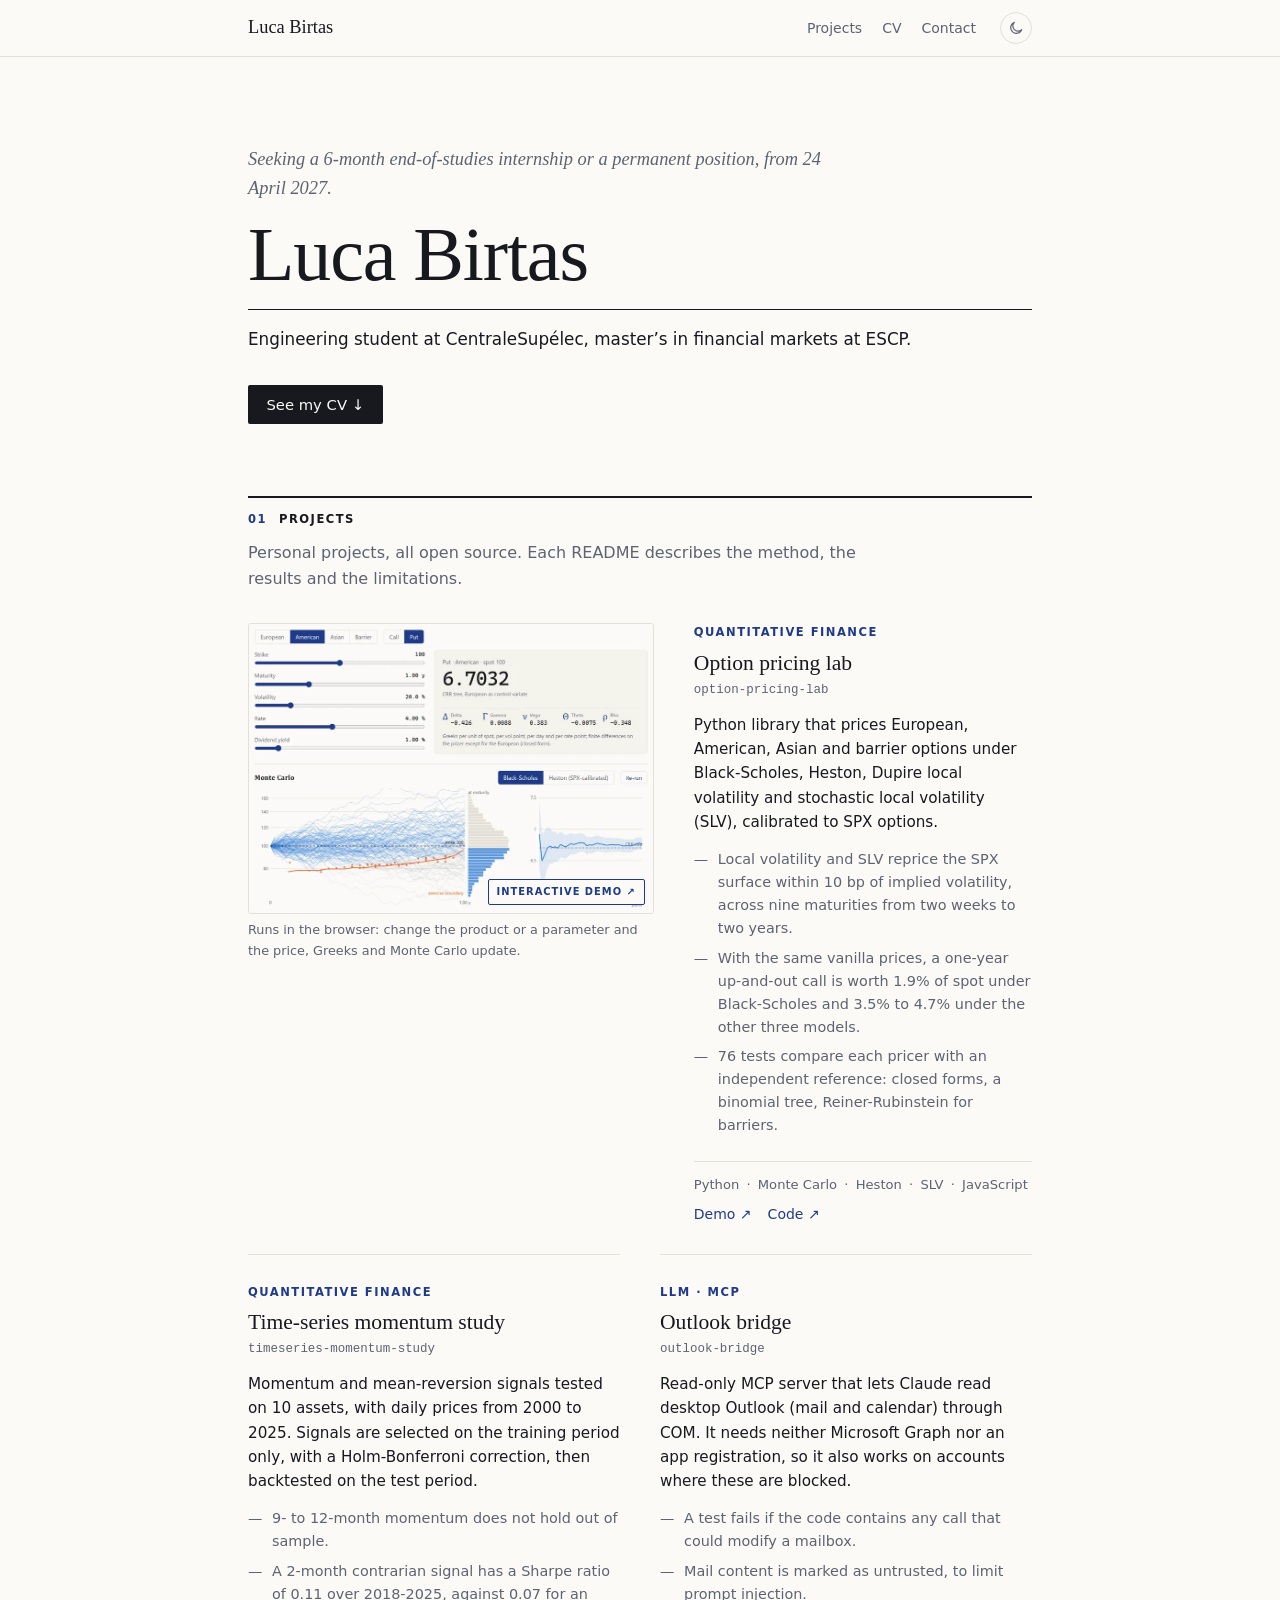
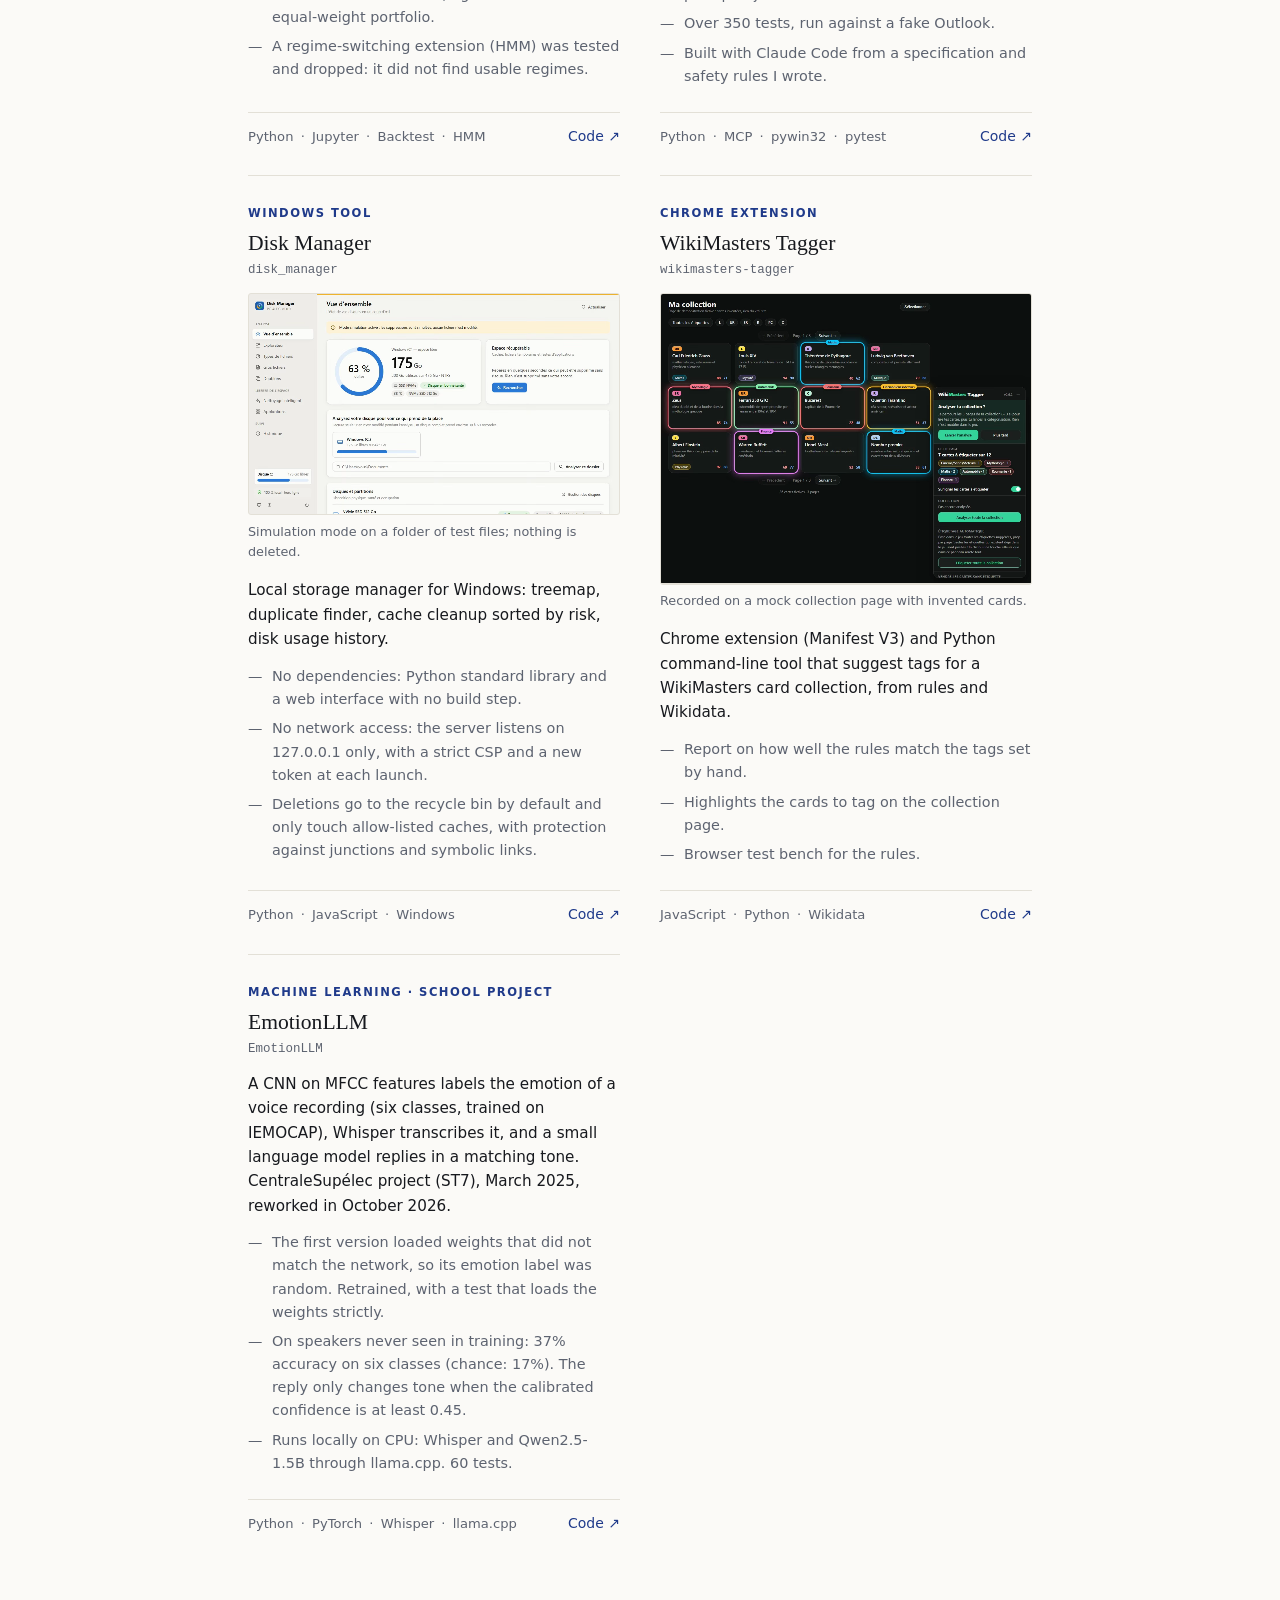
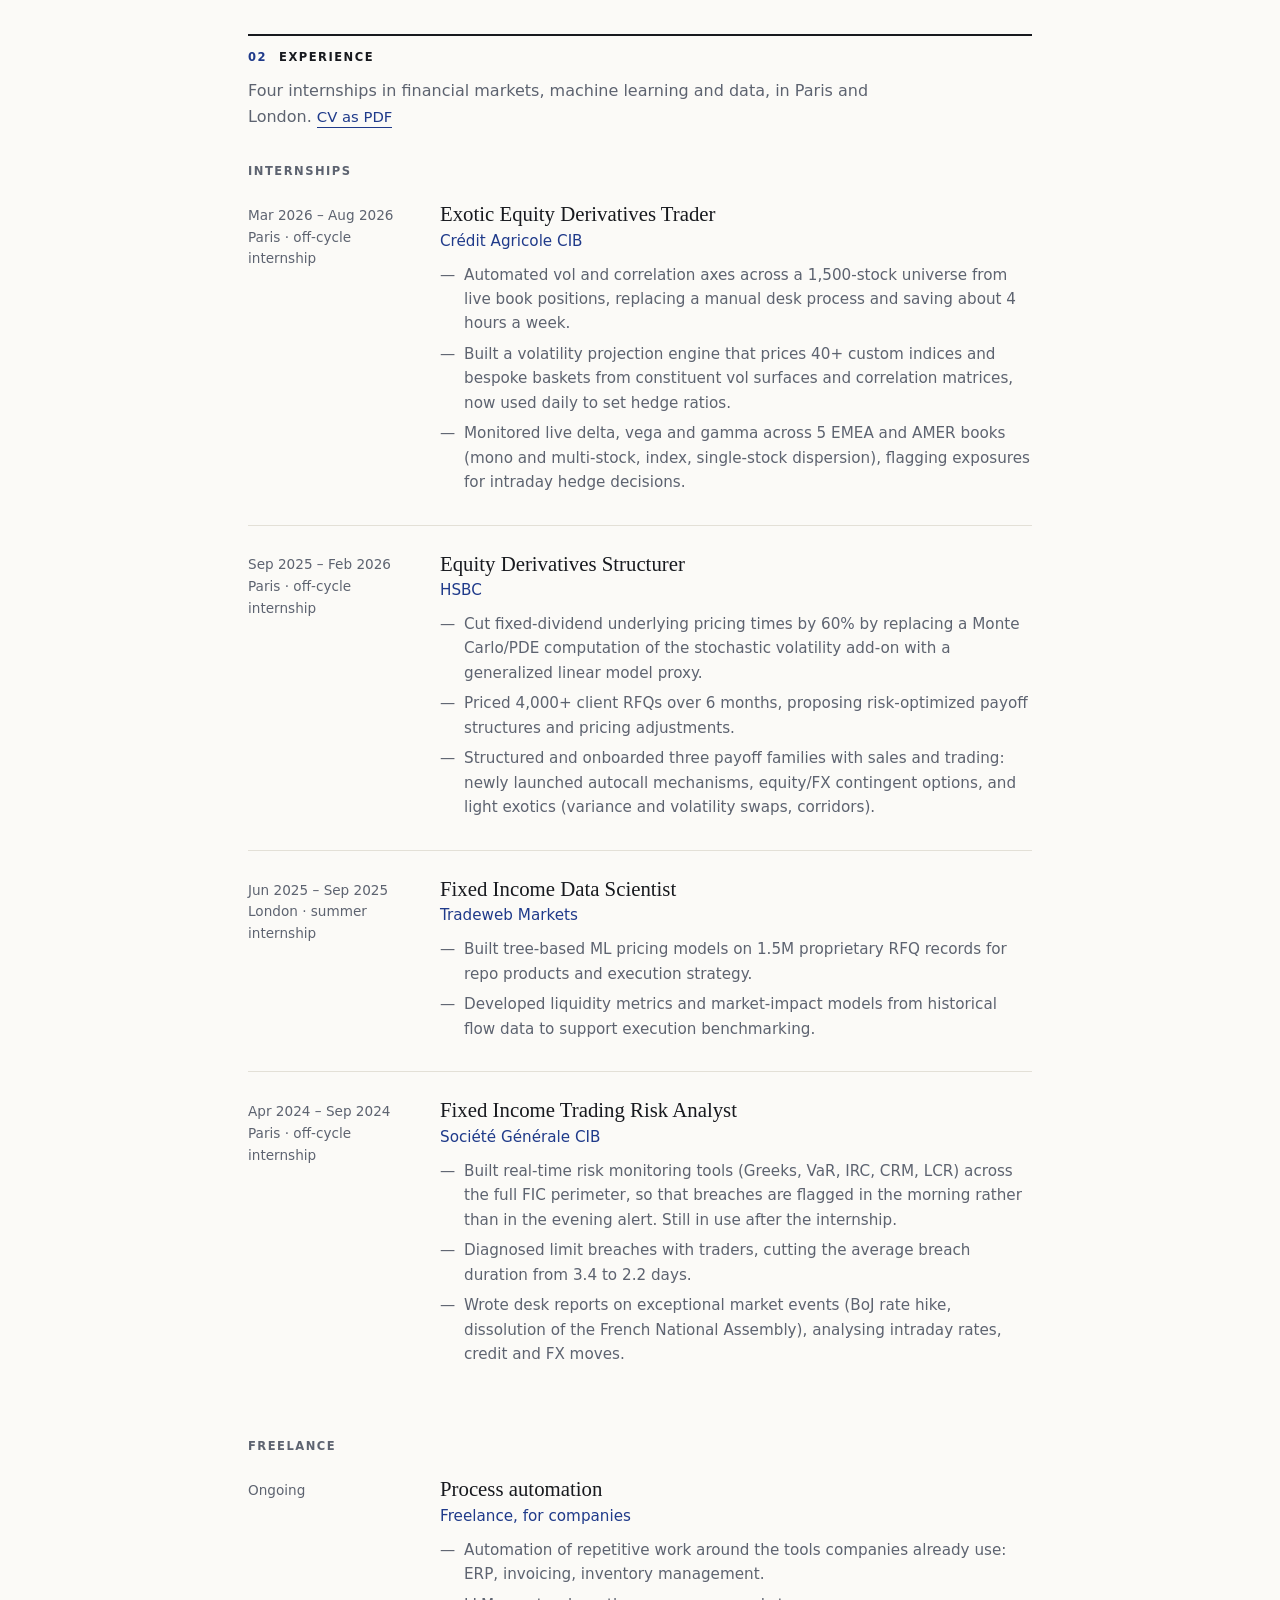
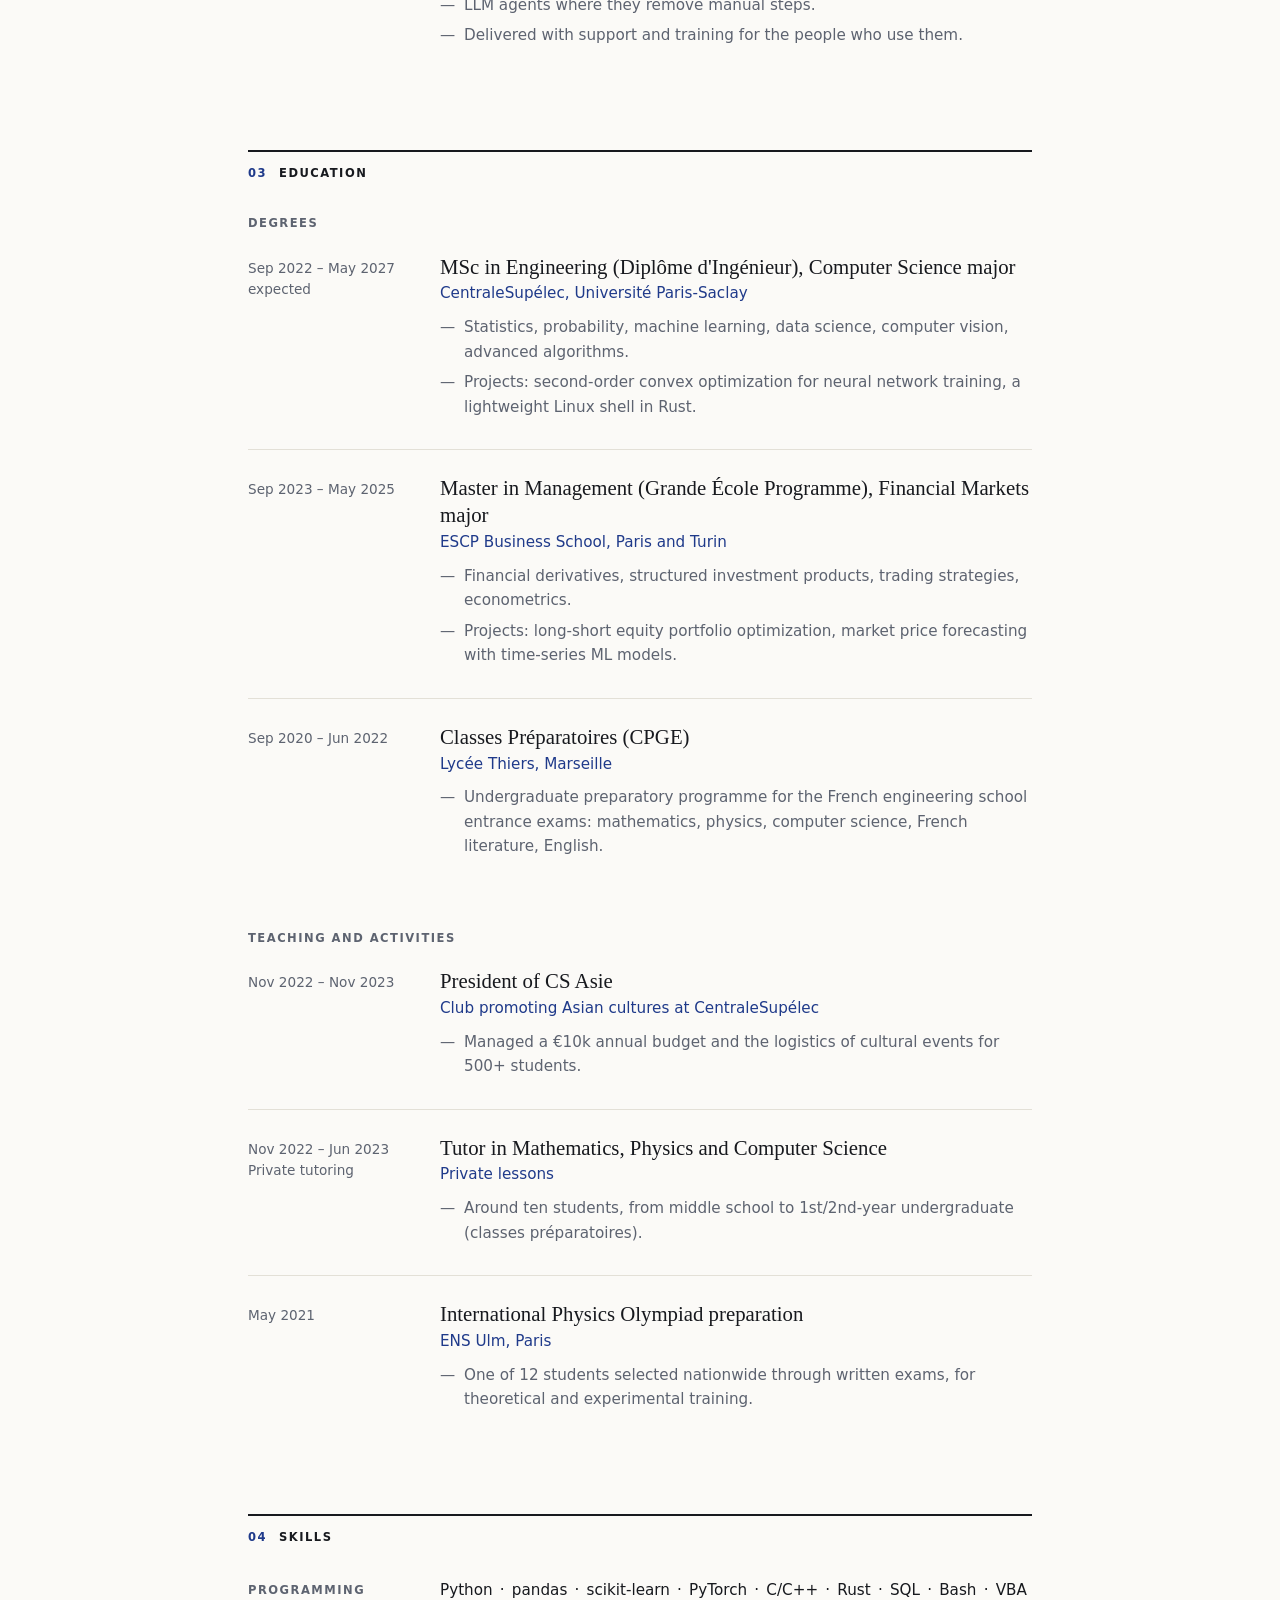
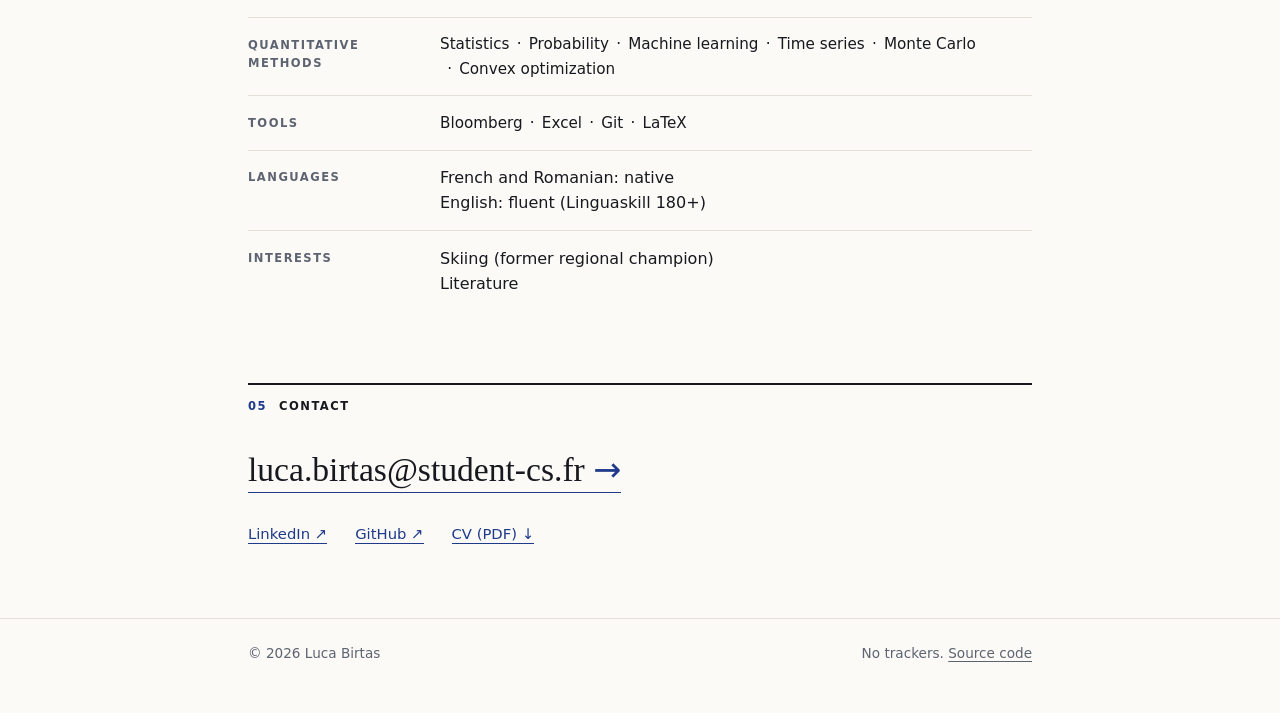
==== commit 35c9be94: "EmotionLLM card: reworked pipeline, measured accuracy on unseen speakers The first version loaded mi" ====
--- a/index.html
+++ b/index.html
@@ -214,15 +214,15 @@
             <p class="card-kind">Machine learning · School project</p>
             <h3>EmotionLLM</h3>
             <p class="repo">EmotionLLM</p>
-            <p>Detects the emotion in a voice recording (six classes, trained on IEMOCAP) and passes it to Llama 3 8B, which adapts the tone of its reply.</p>
+            <p>A CNN on MFCC features labels the emotion of a voice recording (six classes, trained on IEMOCAP), Whisper transcribes it, and a small language model replies in a matching tone. CentraleSupélec project (ST7), March 2025, reworked in October 2026.</p>
             <ul class="points">
-              <li>Emotion classifier on MFCC features, in PyTorch.</li>
-              <li>Llama 3 8B run locally with Hugging Face Transformers.</li>
-              <li>CentraleSupélec project (ST7), March 2025.</li>
+              <li>The first version loaded weights that did not match the network, so its emotion label was random. Retrained, with a test that loads the weights strictly.</li>
+              <li>On speakers never seen in training: 37% accuracy on six classes (chance: 17%). The reply only changes tone when the calibrated confidence is at least 0.45.</li>
+              <li>Runs locally on CPU: Whisper and Qwen2.5-1.5B through llama.cpp. 60 tests.</li>
             </ul>
             <div class="card-foot">
               <ul class="tags" aria-label="Technologies">
-                <li>Python</li><li>PyTorch</li><li>Transformers</li>
+                <li>Python</li><li>PyTorch</li><li>Whisper</li><li>llama.cpp</li>
               </ul>
               <a class="card-link" href="https://github.com/Luca-CS/EmotionLLM">Code<span class="visually-hidden"> for EmotionLLM</span> ↗</a>
             </div>
